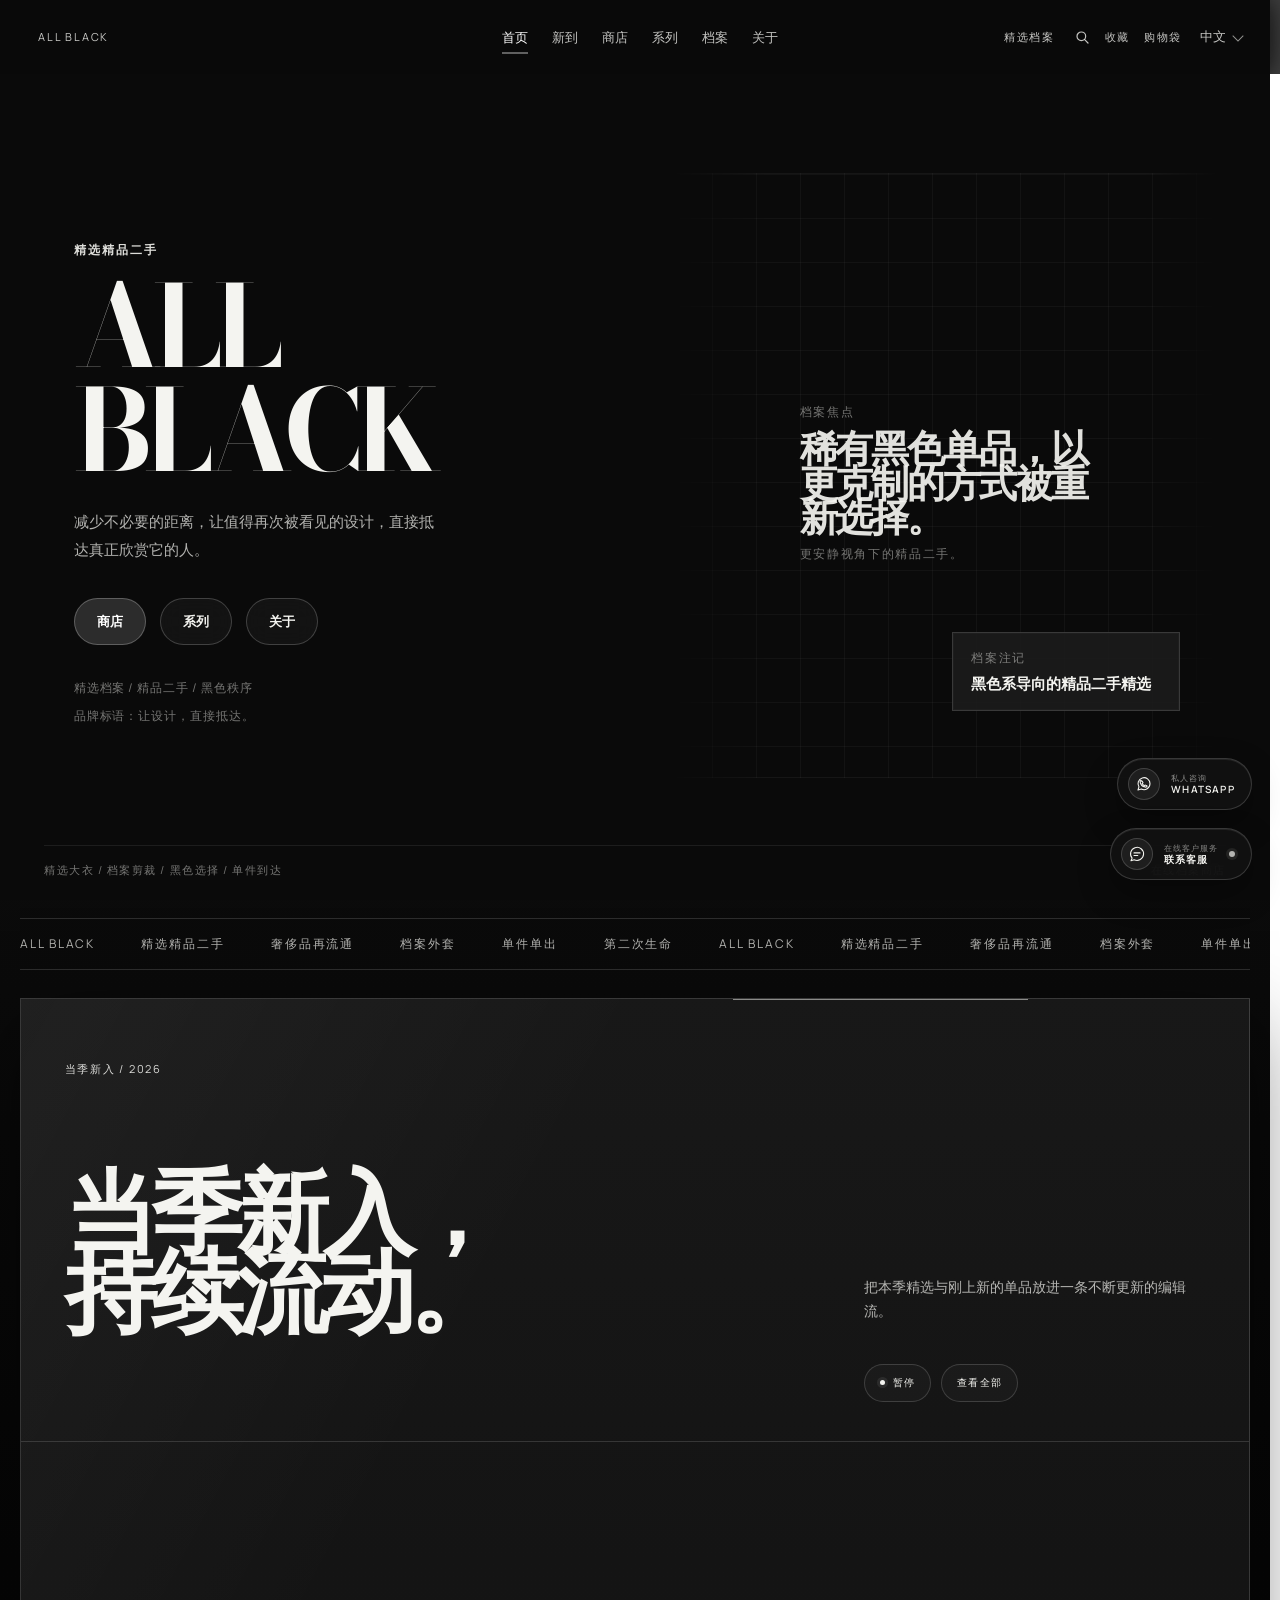
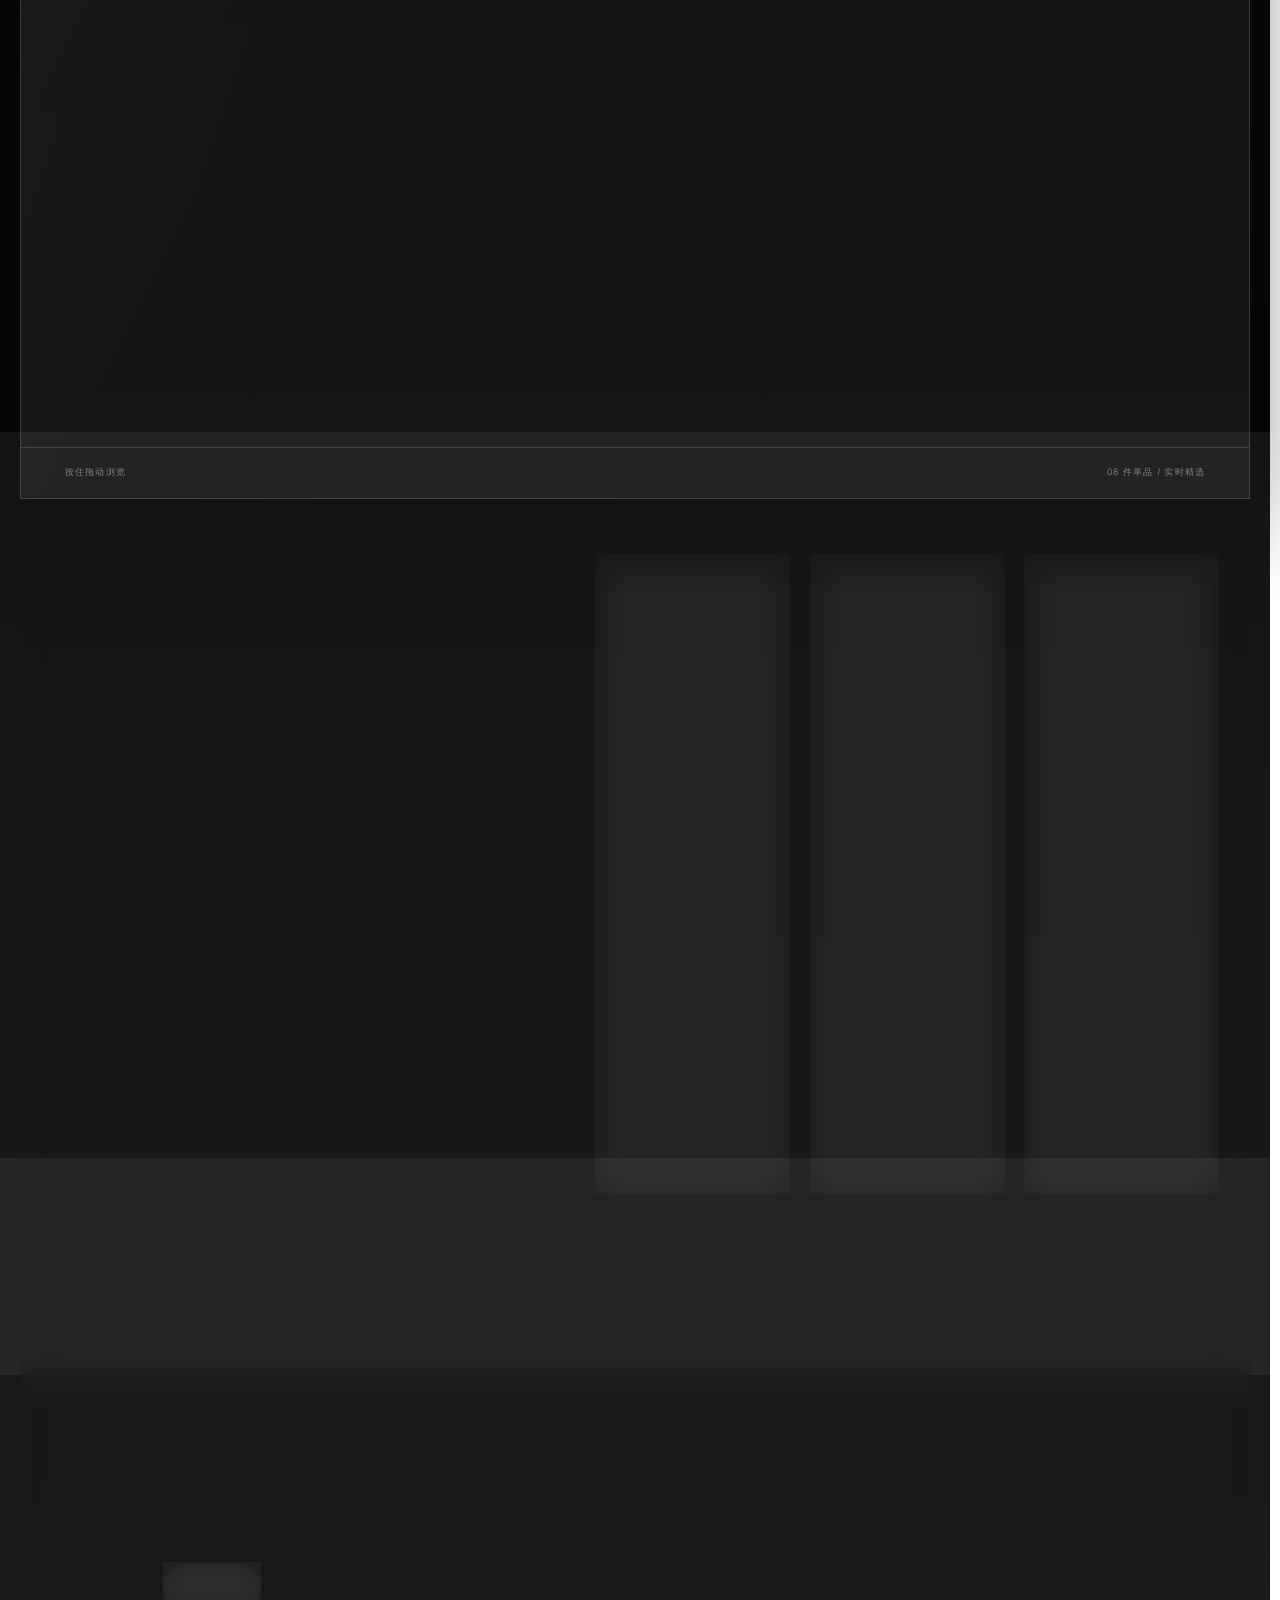
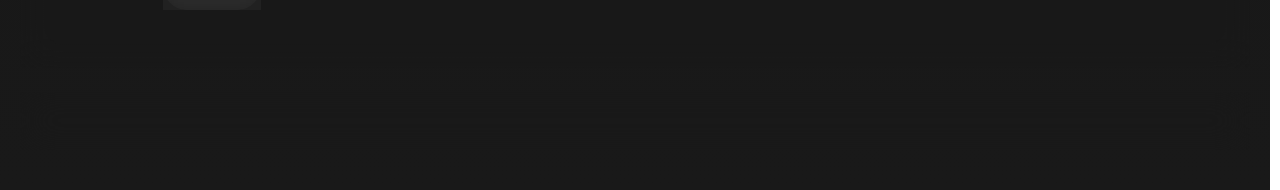
==== index.html @ 2b4e4ae4 "Add product arrivals carousel and customer support" ====
<!DOCTYPE html>
<html lang="zh-CN">
<head>
  <meta charset="UTF-8">
  <meta name="viewport" content="width=device-width, initial-scale=1.0">
  <title>all black</title>
  <script>
    try {
      if (sessionStorage.getItem("home-entry-transition") === "1") {
        document.documentElement.classList.add("home-transition-armed");
      }
    } catch (error) {
      // Ignore storage access issues and load the page normally.
    }
  </script>
  <link rel="preconnect" href="https://fonts.googleapis.com">
  <link rel="preconnect" href="https://fonts.gstatic.com" crossorigin>
  <link href="https://fonts.googleapis.com/css2?family=Bodoni+Moda:opsz,wght@6..96,500;6..96,700;6..96,800&family=Manrope:wght@300;400;500;600;700;800&display=swap" rel="stylesheet">
  <link rel="stylesheet" href="styles.css?v=20260904-arrivals-v23">
</head>
<body data-page="home">
  <div class="page-shell">
    <main>
      <section class="hero" data-motion-hero>
        <header class="topbar hero-topbar" data-mobile-header>
      <a class="brand-mark" href="index.html" aria-label="ALL BLACK home">ALL BLACK</a>
          <div class="mobile-header-actions">
            <button class="header-tool-button search-trigger mobile-search-trigger" type="button" data-search-trigger aria-label="Search">
              <svg viewBox="0 0 24 24" aria-hidden="true">
                <circle cx="11" cy="11" r="6.5"></circle>
                <path d="M16 16L21 21"></path>
              </svg>
            </button>
            <button class="mobile-menu-button" type="button" data-mobile-menu-button aria-expanded="false" aria-label="Open menu">
              <span></span>
              <span></span>
              <span></span>
            </button>
          </div>
          <div class="header-menu-shell" data-mobile-menu-panel>
          <nav class="nav" aria-label="Primary">
            <div class="nav-item">
              <a class="nav-link is-active" href="index.html">Home</a>
            </div>
            <div class="nav-item">
              <a class="nav-link" href="shop.html#new-in">New In</a>
            </div>
            <div class="nav-item nav-dropdown">
              <a class="nav-link" href="shop.html">Shop</a>
              <div class="nav-menu" role="menu" aria-label="Shop categories">
            <a class="nav-link" href="shop.html?category=outerwear" role="menuitem">Outerwear</a>
            <a class="nav-link" href="shop.html?category=set" role="menuitem">Set</a>
            <a class="nav-link" href="shop.html?category=layering" role="menuitem">Layering</a>
            <a class="nav-link" href="shop.html?category=eyewear" role="menuitem">Eyewear</a>
            <a class="nav-link" href="shop.html?category=tshirt" role="menuitem">T-Shirt</a>
            <a class="nav-link" href="shop.html?category=shoes" role="menuitem">Shoes</a>
            <a class="nav-link" href="shop.html?category=jewelry" role="menuitem" data-category-nav="jewelry">Jewelry</a>
            <a class="nav-link" href="shop.html?delivery=ready" role="menuitem">Ready to ship</a>
              </div>
            </div>
            <div class="nav-item">
              <a class="nav-link" href="collection.html">Collection</a>
            </div>
            <div class="nav-item">
              <a class="nav-link" href="archive.html">Archive</a>
            </div>
            <div class="nav-item">
              <a class="nav-link" href="about.html">About</a>
            </div>
          </nav>
          <div class="header-side-right">
            <div class="meta">Curated Archive</div>
            <div class="header-tools" aria-label="Utility">
              <button class="header-tool-button search-trigger" type="button" data-search-trigger aria-label="Search">
                <svg viewBox="0 0 24 24" aria-hidden="true">
                  <circle cx="11" cy="11" r="6.5"></circle>
                  <path d="M16 16L21 21"></path>
                </svg>
              </button>
              <a href="shop.html#saved">Saved</a>
              <a href="shop.html#bag">Bag</a>
            </div>
            <div class="language-picker nav-dropdown" data-language-picker>
              <button class="nav-link language-trigger" type="button" aria-haspopup="true" aria-expanded="false" aria-label="Change language" data-language-trigger>
                <span data-language-current>中文</span>
              </button>
              <div class="nav-menu language-menu" role="menu" aria-label="Language selector">
                <button class="language-option" type="button" data-language-option data-lang="en" data-lang-tag="en" data-lang-label="English" role="menuitemradio" aria-checked="false">English</button>
                <button class="language-option" type="button" data-language-option data-lang="zh" data-lang-tag="zh-CN" data-lang-label="中文" role="menuitemradio" aria-checked="false">中文</button>
                <button class="language-option" type="button" data-language-option data-lang="de" data-lang-tag="de" data-lang-label="Deutsch" role="menuitemradio" aria-checked="false">Deutsch</button>
                <button class="language-option" type="button" data-language-option data-lang="it" data-lang-tag="it" data-lang-label="Italiano" role="menuitemradio" aria-checked="false">Italiano</button>
                <button class="language-option" type="button" data-language-option data-lang="fr" data-lang-tag="fr" data-lang-label="Français" role="menuitemradio" aria-checked="false">Français</button>
                <button class="language-option" type="button" data-language-option data-lang="ja" data-lang-tag="ja" data-lang-label="日本語" role="menuitemradio" aria-checked="false">日本語</button>
                <button class="language-option" type="button" data-language-option data-lang="es" data-lang-tag="es" data-lang-label="Español" role="menuitemradio" aria-checked="false">Español</button>
                <button class="language-option" type="button" data-language-option data-lang="ru" data-lang-tag="ru" data-lang-label="Русский" role="menuitemradio" aria-checked="false">Русский</button>
                <button class="language-option" type="button" data-language-option data-lang="ko" data-lang-tag="ko" data-lang-label="한국어" role="menuitemradio" aria-checked="false">한국어</button>
              </div>
            </div>
          </div>
          </div>
        </header>

        <div class="hero-grid">
          <div class="hero-copy">
            <p class="eyebrow">Curated secondhand selection</p>
            <h1 class="editorial-title">All<br>Black</h1>
            <p class="intro">
              减少不必要的距离，让值得再次被看见的设计，直接抵达真正欣赏它的人。
            </p>
            <div class="hero-actions">
              <a class="button button-primary" href="shop.html">Shop</a>
              <a class="button button-secondary" href="collection.html">Collection</a>
              <a class="button button-secondary" href="about.html">About</a>
            </div>
            <div class="hero-notes">
              <span>Curated archive / secondhand luxury / monochrome order</span>
              <span>品牌标语：让设计，直接抵达。</span>
            </div>
          </div>

          <div class="hero-stage">
            <div class="hero-grid-lines" aria-hidden="true"></div>
            <div class="hero-stage-copy">
              <p>Archive focus</p>
              <h2 class="editorial-title">Rare black pieces, selected with restraint.</h2>
              <span>Luxury secondhand with a quieter point of view.</span>
            </div>
          </div>
        </div>

        <div class="hero-stamp">
          <span>Archive note</span>
          <strong>精品二手黑色系服装 / curated luxury resale</strong>
        </div>

        <div class="hero-footer">
          <span>Curated coats / archive tailoring / monochrome selection / one-off arrivals</span>
          <span>Online archive store</span>
        </div>
      </section>

      <section class="ticker" aria-label="brand statements">
        <div class="ticker-track">
          <span>ALL BLACK</span>
          <span>CURATED SECONDHAND</span>
          <span>LUXURY RESALE</span>
          <span>ARCHIVE OUTERWEAR</span>
          <span>ONE-OFF PIECES</span>
          <span>SELECTED FOR A SECOND LIFE</span>
          <span>ALL BLACK</span>
          <span>CURATED SECONDHAND</span>
          <span>LUXURY RESALE</span>
          <span>ARCHIVE OUTERWEAR</span>
          <span>ONE-OFF PIECES</span>
          <span>SELECTED FOR A SECOND LIFE</span>
        </div>
      </section>

      <section class="arrivals-showcase" id="collection-home" data-arrivals-showcase data-reveal>
        <header class="arrivals-head">
          <div class="arrivals-heading">
            <p class="section-kicker" data-arrivals-kicker>Current arrivals / 2026</p>
            <h2 class="editorial-title" data-arrivals-title>当季新入，持续流动。</h2>
          </div>
          <div class="arrivals-intro">
            <p data-arrivals-copy>把本季精选与刚上新的单品放进一条不断更新的编辑流。</p>
            <div class="arrivals-controls">
              <button type="button" data-arrivals-toggle aria-pressed="false">暂停</button>
              <a href="shop.html#new-in" data-arrivals-view>查看全部</a>
            </div>
          </div>
        </header>

        <div class="arrivals-viewport" data-arrivals-viewport aria-label="当季与新品轮播">
          <div class="arrivals-track" data-arrivals-track></div>
        </div>

        <footer class="arrivals-foot">
          <span data-arrivals-drag>按住拖动浏览</span>
          <span data-arrivals-status>08 件单品 / 实时精选</span>
        </footer>
      </section>

      <section class="lookbook" id="shop" data-reveal>
        <div class="lookbook-copy">
          <p class="section-kicker">Featured products</p>
          <h2>主打单品把展示感转成浏览和购买路径，但仍然保留精品二手网站的克制感。</h2>
          <p>
            这里展示的是当前值得优先浏览的 archive pieces，用户可以直接进入商店或查看单品详情。
          </p>
        </div>

        <div class="product-grid">
          <article class="product-card">
            <img src="assets/editorial-model.jpg" alt="Scarlet Edition trench">
            <div class="product-card-copy">
              <p>Outerwear</p>
              <h3 class="editorial-title">Archive Leather Trench</h3>
              <span class="product-price">EUR 680</span>
              <a class="inline-link" href="product.html">Open product</a>
            </div>
          </article>
          <article class="product-card">
            <img src="assets/poster-reference.jpg" alt="Noir Shift modular coat">
            <div class="product-card-copy">
              <p>Designer coat</p>
              <h3 class="editorial-title">Structured Wool Coat</h3>
              <span class="product-price">EUR 520</span>
              <a class="inline-link" href="shop.html">Open shop</a>
            </div>
          </article>
          <article class="product-card">
            <img src="assets/hero-reference.jpg" alt="Noir Shift sharp studio set">
            <div class="product-card-copy">
              <p>Rare set</p>
              <h3 class="editorial-title">Black Studio Set</h3>
              <span class="product-price">EUR 430</span>
              <a class="inline-link" href="shop.html">See all items</a>
            </div>
          </article>
        </div>
      </section>

      <section class="story-band" id="about-home" data-reveal>
        <div class="story-copy">
          <p class="section-kicker">Brand slogan</p>
          <h2 class="editorial-title">Design, without the distance.</h2>
          <p>
            All Black 始于设计师买手店，也始终坚持同一个选择：减少不必要的中间环节，让好设计更直接地抵达真正欣赏它的人。
            今天，我们的视野从服装延伸至珠宝、配饰与日常物件，但核心从未改变——让作品本身成为价值。
          </p>
          <div class="section-actions">
            <a class="button button-primary" href="about.html">Read About</a>
            <a class="button button-secondary" href="shop.html">Enter Shop</a>
          </div>
        </div>
        <div class="story-stats">
          <div>
            <strong>01</strong>
            <span>首页负责建立精品二手 archive 的视觉氛围</span>
          </div>
          <div>
            <strong>02</strong>
            <span>系列页负责展示策展逻辑和重点风格方向</span>
          </div>
          <div>
            <strong>03</strong>
            <span>Shop 和 Product 页面负责承接浏览与购买</span>
          </div>
        </div>
      </section>
    </main>

    <footer class="footer" id="contact">
      <p>ALL BLACK</p>
      <div>
        <a href="mailto:archive@allblack.store">archive@allblack.store</a>
        <span>Online curated secondhand archive</span>
      </div>
    </footer>
    <div class="search-overlay" data-search-overlay hidden>
      <button class="search-overlay-backdrop" type="button" data-search-close aria-hidden="true" tabindex="-1"></button>
      <div class="search-panel" role="dialog" aria-modal="true" aria-labelledby="search-title">
        <div class="search-panel-head">
          <p class="section-kicker" id="search-title" data-search-title>Search archive</p>
          <button class="search-close" type="button" data-search-close aria-label="Close search">Close</button>
        </div>
        <label class="search-input-wrap">
          <svg viewBox="0 0 24 24" aria-hidden="true">
            <circle cx="11" cy="11" r="6.5"></circle>
            <path d="M16 16L21 21"></path>
          </svg>
          <input class="search-input" type="search" data-search-input autocomplete="off" placeholder="Search by item or category">
        </label>
        <div class="search-tags" data-search-shortcuts></div>
        <div class="search-results" data-search-results></div>
      </div>
    </div>
  </div>
  <script src="products.js?v=20260904-jewelry-v15"></script>
  <script src="translations.js?v=20260904-jewelry-v14"></script>
  <script src="main.js?v=20260904-arrivals-v23"></script>
  <script src="support-chat.js?v=20260904-support-v18"></script>
</body>
</html>
---- styles.css ----
:root {
  --bg: #080808;
  --panel: rgba(255, 255, 255, 0.06);
  --panel-strong: rgba(255, 255, 255, 0.12);
  --line: rgba(255, 255, 255, 0.14);
  --text: #f4f4f0;
  --muted: rgba(244, 244, 240, 0.72);
  --soft: rgba(244, 244, 240, 0.46);
  --accent: #f4f4f0;
  --accent-soft: rgba(255, 255, 255, 0.12);
  --shadow: 0 30px 80px rgba(0, 0, 0, 0.55);
  --header-height: 74px;
  --header-padding-x: clamp(22px, 3vw, 42px);
  --display-serif: "Bodoni Moda", "Bodoni MT", "Didot", serif;
  --editorial-display: "Bodoni Moda", "Bodoni MT", "Didot", serif;
}

* {
  box-sizing: border-box;
}

html {
  scroll-behavior: smooth;
  scrollbar-gutter: stable;
  scrollbar-width: thin;
  scrollbar-color: rgba(255, 255, 255, 0.28) rgba(255, 255, 255, 0.04);
}

body {
  margin: 0;
  min-height: 100vh;
  background:
    linear-gradient(180deg, #111 0%, #060606 46%, #0b0b0b 100%);
  color: var(--text);
  font-family: "Manrope", sans-serif;
  overflow-x: hidden;
}

html::-webkit-scrollbar {
  width: 8px;
}

html::-webkit-scrollbar-track {
  background: rgba(255, 255, 255, 0.04);
}

html::-webkit-scrollbar-thumb {
  background:
    linear-gradient(180deg, rgba(255, 255, 255, 0.22), rgba(255, 255, 255, 0.14));
  border: 1px solid rgba(255, 255, 255, 0.06);
  border-radius: 999px;
}

html::-webkit-scrollbar-thumb:hover {
  background:
    linear-gradient(180deg, rgba(255, 255, 255, 0.34), rgba(255, 255, 255, 0.2));
}

body::before {
  content: "";
  position: fixed;
  inset: 0;
  pointer-events: none;
  background-image:
    linear-gradient(rgba(255, 255, 255, 0.025) 1px, transparent 1px),
    linear-gradient(90deg, rgba(255, 255, 255, 0.02) 1px, transparent 1px);
  background-size: 100% 5px, 5px 100%;
  opacity: 0.18;
  mix-blend-mode: soft-light;
}

body::after {
  content: "";
  position: fixed;
  inset: 0;
  pointer-events: none;
  background: #050505;
  opacity: 0;
  transition: opacity 320ms ease;
  z-index: 120;
}

body.is-transitioning-home {
  overflow: hidden;
}

body.is-search-open {
  overflow: hidden;
}

body.is-mobile-menu-open {
  overflow: hidden;
}

body.is-quick-view-open {
  overflow: hidden;
}

body.is-gallery-zoom-open {
  overflow: hidden;
}

body.is-transitioning-home::after {
  opacity: 1;
}

body.is-mobile-menu-open::after {
  opacity: 0.58;
}

.page-shell {
  width: 100%;
  margin: 0 auto;
  padding: 0 0 40px;
}

.header-menu-shell {
  display: contents;
}

.mobile-header-actions {
  display: none;
}

.topbar,
.subpage-topbar,
.footer {
  display: flex;
  align-items: center;
  justify-content: space-between;
  gap: 24px;
}

.topbar,
.subpage-topbar {
  position: fixed;
  top: 0;
  left: 0;
  right: 0;
  min-height: var(--header-height);
  padding-left: var(--header-padding-x);
  padding-right: var(--header-padding-x);
  box-sizing: border-box;
  border-bottom: 1px solid transparent;
  z-index: 40;
  background: rgba(10, 10, 10, 0.78);
  backdrop-filter: blur(14px);
}

.brand-mark,
.meta,
.section-kicker,
.panel-index,
.ticker-track span {
  letter-spacing: 0.16em;
  text-transform: uppercase;
}

.brand-mark,
.meta {
  font-size: 11px;
  color: rgba(244, 244, 240, 0.82);
  width: 168px;
  flex: 0 0 168px;
}

a.brand-mark {
  text-decoration: none;
  transition: color 180ms ease;
}

a.brand-mark:hover {
  color: rgba(244, 244, 240, 1);
}

a.brand-mark:focus-visible {
  border-radius: 1px;
  outline: 1px solid rgba(244, 244, 240, 0.64);
  outline-offset: 6px;
}

.nav {
  display: flex;
  align-items: center;
  gap: 24px;
  position: absolute;
  top: 50%;
  left: 50%;
  transform: translate(-50%, -50%);
  white-space: nowrap;
}

.nav-item {
  position: relative;
  display: flex;
  align-items: center;
  height: 100%;
}

.nav-item > a {
  display: inline-flex;
  align-items: center;
  height: 100%;
}

.nav-link,
.footer a,
.header-tools a,
.header-tool-button {
  color: var(--text);
  text-decoration: none;
}

.nav-link,
.header-tools a,
.header-tool-button {
  position: relative;
  display: inline-flex;
  align-items: center;
  justify-content: center;
  font-size: 13px;
  color: rgba(244, 244, 240, 0.8);
  transition: color 180ms ease, opacity 180ms ease;
}

.nav-link::after,
.header-tools a::after,
.header-tool-button::after {
  content: "";
  position: absolute;
  left: 0;
  bottom: -7px;
  width: 100%;
  height: 1px;
  background: rgba(255, 255, 255, 0.7);
  transform: scaleX(0);
  transform-origin: center;
  transition: transform 180ms ease;
}

.nav-link:hover,
.footer a:hover,
.header-tools a:hover,
.header-tool-button:hover {
  color: #fff;
}

.nav-link:hover::after,
.nav-link.is-active::after,
.header-tools a:hover::after,
.header-tool-button:hover::after,
.header-tool-button.is-active::after {
  transform: scaleX(1);
}

.nav-link.is-active {
  color: #fff;
}

.meta {
  text-align: right;
}

.header-side-right {
  display: flex;
  align-items: center;
  justify-content: flex-end;
  gap: 18px;
  min-width: 420px;
  flex: 0 0 420px;
}

.header-tools {
  display: flex;
  align-items: center;
  gap: 14px;
}

.header-tools a {
  font-size: 11px;
  letter-spacing: 0.14em;
  text-transform: uppercase;
}

.header-tool-button {
  padding: 0;
  border: 0;
  background: transparent;
  cursor: pointer;
}

.search-trigger {
  width: 18px;
  height: 18px;
}

.mobile-menu-button {
  display: inline-flex;
  position: relative;
  align-items: center;
  justify-content: center;
  width: 28px;
  height: 28px;
  padding: 0;
  border: 0;
  background: transparent;
  color: rgba(244, 244, 240, 0.84);
  cursor: pointer;
}

.mobile-menu-button span {
  position: absolute;
  left: 3px;
  right: 3px;
  display: block;
  height: 1.5px;
  border-radius: 999px;
  background: currentColor;
  transition: transform 180ms ease, opacity 180ms ease;
}

.mobile-menu-button span:nth-child(1) {
  top: 8px;
}

.mobile-menu-button span:nth-child(2) {
  top: 13px;
}

.mobile-menu-button span:nth-child(3) {
  top: 18px;
}

.is-mobile-menu-open .mobile-menu-button span:nth-child(1) {
  transform: translateY(5px) rotate(45deg);
}

.is-mobile-menu-open .mobile-menu-button span:nth-child(2) {
  opacity: 0;
}

.is-mobile-menu-open .mobile-menu-button span:nth-child(3) {
  transform: translateY(-5px) rotate(-45deg);
}

.search-trigger::after {
  bottom: -9px;
}

.search-trigger svg {
  width: 16px;
  height: 16px;
  fill: none;
  stroke: currentColor;
  stroke-width: 1.8;
  stroke-linecap: round;
  stroke-linejoin: round;
}

.language-picker {
  position: relative;
  display: flex;
  align-items: center;
}

.language-trigger {
  border: 0;
  background: transparent;
  padding: 0;
  cursor: pointer;
  font: inherit;
  font-size: 13px;
  letter-spacing: normal;
  text-transform: none;
}

.language-trigger span {
  display: inline-flex;
  align-items: center;
  gap: 8px;
}

.language-trigger span::after {
  content: "";
  width: 7px;
  height: 7px;
  border-right: 1px solid currentColor;
  border-bottom: 1px solid currentColor;
  transform: translateY(-1px) rotate(45deg);
  opacity: 0.72;
  transition: transform 180ms ease, opacity 180ms ease;
}

.language-picker.is-open .language-trigger span::after,
.language-picker:hover .language-trigger span::after {
  transform: translateY(1px) rotate(225deg);
  opacity: 1;
}

.language-menu {
  left: auto;
  right: 0;
  min-width: 172px;
  transform: translate(0, 8px);
}

.language-picker:hover .language-menu,
.language-picker:focus-within .language-menu,
.language-picker.is-open .language-menu {
  opacity: 1;
  pointer-events: auto;
  transform: translate(0, 0);
}

.language-option {
  width: 100%;
  border: 0;
  background: transparent;
  padding: 0;
  color: rgba(244, 244, 240, 0.78);
  font: inherit;
  font-size: 12px;
  letter-spacing: 0.08em;
  line-height: 1.3;
  text-align: left;
  text-transform: uppercase;
  cursor: pointer;
  transition: color 180ms ease, opacity 180ms ease;
}

.language-option:hover,
.language-option:focus-visible,
.language-option.is-active {
  color: #fff;
  outline: none;
}

.search-overlay[hidden] {
  display: none;
}

.search-overlay {
  position: fixed;
  inset: 0;
  z-index: 150;
}

.search-overlay-backdrop {
  position: absolute;
  inset: 0;
  border: 0;
  background: rgba(4, 4, 4, 0.82);
  backdrop-filter: blur(10px);
  cursor: pointer;
}

.search-panel {
  position: relative;
  width: min(760px, calc(100% - 32px));
  margin: max(88px, 12vh) auto 0;
  padding: 26px;
  border: 1px solid rgba(255, 255, 255, 0.1);
  background: rgba(14, 14, 14, 0.96);
  box-shadow: 0 28px 80px rgba(0, 0, 0, 0.45);
}

.search-panel-head {
  display: flex;
  align-items: center;
  justify-content: space-between;
  gap: 20px;
}

.search-panel-head .section-kicker {
  margin: 0;
}

.search-close {
  border: 0;
  background: transparent;
  color: rgba(244, 244, 240, 0.72);
  font-size: 11px;
  letter-spacing: 0.16em;
  text-transform: uppercase;
  cursor: pointer;
  transition: color 180ms ease;
}

.search-close:hover {
  color: #fff;
}

.search-input-wrap {
  display: grid;
  grid-template-columns: 20px 1fr;
  align-items: center;
  gap: 14px;
  margin-top: 18px;
  padding: 16px 18px;
  border: 1px solid rgba(255, 255, 255, 0.12);
  background: rgba(255, 255, 255, 0.03);
}

.search-input-wrap svg {
  width: 18px;
  height: 18px;
  fill: none;
  stroke: rgba(244, 244, 240, 0.72);
  stroke-width: 1.8;
  stroke-linecap: round;
  stroke-linejoin: round;
}

.search-input {
  width: 100%;
  border: 0;
  outline: 0;
  background: transparent;
  color: #f4f4f0;
  font: inherit;
  font-size: 18px;
}

.search-input::placeholder {
  color: rgba(244, 244, 240, 0.42);
}

.search-tags {
  display: flex;
  flex-wrap: wrap;
  gap: 10px;
  margin-top: 18px;
}

.search-tag {
  padding: 8px 12px;
  border: 1px solid rgba(255, 255, 255, 0.1);
  background: rgba(255, 255, 255, 0.03);
  color: rgba(244, 244, 240, 0.78);
  font: inherit;
  font-size: 11px;
  letter-spacing: 0.12em;
  text-transform: uppercase;
  cursor: pointer;
  transition: border-color 180ms ease, color 180ms ease, background 180ms ease;
}

.search-tag:hover {
  color: #fff;
  border-color: rgba(255, 255, 255, 0.22);
  background: rgba(255, 255, 255, 0.07);
}

.search-results {
  display: grid;
  gap: 12px;
  margin-top: 20px;
}

.search-result {
  display: grid;
  gap: 6px;
  padding: 16px 18px;
  border: 1px solid rgba(255, 255, 255, 0.08);
  background: rgba(255, 255, 255, 0.02);
  color: inherit;
  text-decoration: none;
  transition: border-color 180ms ease, background 180ms ease, transform 180ms ease;
}

.search-result:hover {
  border-color: rgba(255, 255, 255, 0.18);
  background: rgba(255, 255, 255, 0.05);
  transform: translateY(-1px);
}

.search-result-type,
.search-empty {
  font-size: 11px;
  letter-spacing: 0.14em;
  text-transform: uppercase;
  color: rgba(244, 244, 240, 0.55);
}

.search-result-title {
  font-size: 22px;
  line-height: 0.95;
}

.search-result-meta {
  color: rgba(244, 244, 240, 0.7);
  font-size: 14px;
  line-height: 1.6;
}

.nav-menu {
  position: absolute;
  top: calc(100% + 6px);
  left: 50%;
  display: grid;
  gap: 10px;
  min-width: 190px;
  padding: 14px 16px;
  border: 1px solid rgba(255, 255, 255, 0.1);
  background: rgba(12, 12, 12, 0.94);
  backdrop-filter: blur(18px);
  box-shadow: 0 24px 48px rgba(0, 0, 0, 0.35);
  opacity: 0;
  pointer-events: none;
  transform: translate(-50%, 8px);
  transition: opacity 180ms ease, transform 180ms ease;
}

.nav-dropdown::after {
  content: "";
  position: absolute;
  top: 100%;
  left: -10px;
  right: -10px;
  height: 16px;
}

.nav-menu a {
  font-size: 12px;
  letter-spacing: 0.08em;
  text-transform: uppercase;
}

.nav-menu a::after {
  bottom: -3px;
}

.nav-dropdown:hover .nav-menu,
.nav-dropdown:focus-within .nav-menu {
  opacity: 1;
  pointer-events: auto;
  transform: translate(-50%, 0);
}

.hero {
  position: relative;
  width: 100%;
  min-height: 100svh;
  margin-left: 0;
  margin-bottom: 18px;
  overflow: hidden;
  background: #0a0a0a;
  --hero-progress: 0;
  --hero-shift: 0px;
}

.hero-grid {
  position: relative;
  z-index: 2;
  display: grid;
  grid-template-columns: minmax(320px, 0.78fr) minmax(380px, 1.22fr);
  align-items: center;
  gap: clamp(32px, 5vw, 84px);
  min-height: 100svh;
  padding: calc(var(--header-height) + 34px) clamp(22px, 4vw, 48px) 42px;
}

.hero-copy {
  position: relative;
  z-index: 4;
  max-width: 460px;
  padding-left: clamp(10px, 2vw, 26px);
  transform: translateY(calc(var(--hero-shift) * -0.22));
}

.eyebrow {
  margin: 0 0 16px;
  color: rgba(244, 244, 240, 0.9);
  font-size: 12px;
  font-weight: 700;
  letter-spacing: 0.18em;
  text-transform: uppercase;
}

.hero h1,
.section-heading h2,
.lookbook-copy h2,
.story-copy h2,
.image-card-copy h3 {
  margin: 0;
  font-family: var(--display-serif);
  font-weight: 400;
  line-height: 0.92;
  letter-spacing: -0.035em;
  text-rendering: optimizeLegibility;
  -webkit-font-smoothing: antialiased;
}

.editorial-title {
  font-family: var(--editorial-display) !important;
  font-weight: 700 !important;
  font-optical-sizing: auto;
  line-height: 0.88;
  letter-spacing: -0.04em;
  text-rendering: optimizeLegibility;
  -webkit-font-smoothing: antialiased;
}

.hero h1 {
  font-size: clamp(4rem, 8.8vw, 8rem);
  letter-spacing: -0.075em;
  text-transform: uppercase;
  text-wrap: balance;
}

.hero h2 {
  margin: 22px 0 0;
  max-width: 280px;
  font-size: 17px;
  font-weight: 500;
  line-height: 1.35;
  color: var(--muted);
}

.intro {
  max-width: 360px;
  margin: 26px 0 0;
  color: var(--muted);
  font-size: 15px;
  line-height: 1.85;
}

.hero-actions {
  display: flex;
  flex-wrap: wrap;
  gap: 14px;
  margin-top: 34px;
}

.hero-notes {
  display: grid;
  gap: 10px;
  margin-top: 34px;
}

.hero-notes span {
  color: var(--soft);
  font-size: 12px;
  letter-spacing: 0.08em;
  text-transform: uppercase;
}

.button {
  display: inline-flex;
  align-items: center;
  justify-content: center;
  padding: 13px 22px;
  border: 1px solid rgba(255, 255, 255, 0.2);
  border-radius: 999px;
  text-decoration: none;
  color: var(--text);
  font-size: 13px;
  font-weight: 600;
  transition: transform 180ms ease, background 180ms ease, border-color 180ms ease, color 180ms ease;
}

.button:hover {
  transform: translateY(-2px);
  border-color: rgba(255, 255, 255, 0.34);
  color: #fff;
}

.button-primary {
  background: rgba(255, 255, 255, 0.14);
  border-color: rgba(255, 255, 255, 0.24);
  color: #fff;
}

.button-primary:hover {
  background: rgba(255, 255, 255, 0.24);
  color: #fff;
}

.button-secondary {
  background: rgba(255, 255, 255, 0.04);
  backdrop-filter: blur(12px);
}

.hero-stage {
  position: relative;
  min-height: min(82vh, 920px);
  display: flex;
  align-items: center;
  justify-content: center;
  transform: translateY(calc(var(--hero-shift) * 0.08));
}

.hero-grid-lines,
.hero-footer {
  position: absolute;
}

.hero-grid-lines {
  inset: 8% 0 10% 18%;
  pointer-events: none;
  border: 1px solid rgba(255, 255, 255, 0.1);
  background:
    linear-gradient(rgba(255, 255, 255, 0.075) 1px, transparent 1px),
    linear-gradient(90deg, rgba(255, 255, 255, 0.075) 1px, transparent 1px);
  background-size: 100% 44px, 44px 100%;
  opacity: 0.5;
  mask-image: linear-gradient(90deg, transparent 0%, black 18%, black 86%, transparent 100%);
}

.hero-stage-copy {
  position: absolute;
  right: clamp(48px, 8vw, 108px);
  top: 50%;
  z-index: 3;
  display: grid;
  gap: 10px;
  max-width: 320px;
  transform: translateY(-50%);
  text-align: left;
}

.hero-stage-copy p,
.hero-stage-copy span {
  margin: 0;
  color: var(--soft);
  font-size: 12px;
  letter-spacing: 0.14em;
  text-transform: uppercase;
}

.hero-stage-copy h2 {
  margin: 0;
  max-width: 320px;
  font-family: var(--display-serif);
  font-size: clamp(1.9rem, 3vw, 3.2rem);
  font-weight: 400;
  line-height: 0.98;
  color: rgba(244, 244, 240, 0.92);
  letter-spacing: -0.03em;
  text-rendering: optimizeLegibility;
  -webkit-font-smoothing: antialiased;
}

.hero-stage-copy .editorial-title {
  line-height: 0.9;
  letter-spacing: -0.055em;
}

.hero-stamp {
  position: absolute;
  left: auto;
  right: clamp(72px, 7vw, 110px);
  bottom: clamp(164px, 21vh, 220px);
  z-index: 6;
  display: grid;
  gap: 8px;
  min-width: 228px;
  padding: 16px 18px;
  border: 1px solid rgba(255, 255, 255, 0.14);
  background: rgba(28, 28, 28, 0.88);
  box-shadow: inset 0 0 0 1px rgba(255, 255, 255, 0.02);
  transform: translateY(calc(var(--hero-shift) * -0.08));
}

.hero-stamp span {
  color: var(--soft);
  font-size: 12px;
  letter-spacing: 0.14em;
  text-transform: uppercase;
}

.hero-stamp strong {
  font-size: 15px;
  font-weight: 700;
  line-height: 1.25;
}

.hero-footer {
  right: clamp(22px, 4vw, 44px);
  bottom: 22px;
  left: clamp(22px, 4vw, 44px);
  z-index: 4;
  display: flex;
  justify-content: space-between;
  gap: 20px;
  padding-top: 16px;
  border-top: 1px solid rgba(255, 255, 255, 0.08);
  transform: translateY(calc(var(--hero-shift) * -0.1));
}

.hero-footer span {
  color: var(--soft);
  font-size: 11px;
  letter-spacing: 0.14em;
  text-transform: uppercase;
}

html.home-transition-armed body[data-page="home"] .hero-copy,
html.home-transition-armed body[data-page="home"] .hero-stage,
html.home-transition-armed body[data-page="home"] .hero-stamp,
html.home-transition-armed body[data-page="home"] .hero-footer {
  opacity: 0;
  will-change: opacity, transform;
  transition:
    opacity 820ms cubic-bezier(0.2, 0.7, 0.16, 1),
    transform 820ms cubic-bezier(0.2, 0.7, 0.16, 1);
}

html.home-transition-armed body[data-page="home"] .hero-copy {
  transform: translateY(12px);
  transition-delay: 30ms;
}

html.home-transition-armed body[data-page="home"] .hero-stage {
  transform: translateY(20px);
  transition-delay: 220ms;
}

html.home-transition-armed body[data-page="home"] .hero-stamp {
  transform: translateY(18px);
  transition-delay: 320ms;
}

html.home-transition-armed body[data-page="home"] .hero-footer {
  transform: translateY(18px);
  transition-delay: 390ms;
}

html.home-transition-armed body[data-page="home"].is-home-entered .hero-copy,
html.home-transition-armed body[data-page="home"].is-home-entered .hero-stage,
html.home-transition-armed body[data-page="home"].is-home-entered .hero-stamp,
html.home-transition-armed body[data-page="home"].is-home-entered .hero-footer {
  opacity: 1;
  transform: translateY(0);
}

html.home-transition-armed body[data-page="home"] .hero-copy > .eyebrow,
html.home-transition-armed body[data-page="home"] .hero-copy > .intro,
html.home-transition-armed body[data-page="home"] .hero-copy > .hero-actions,
html.home-transition-armed body[data-page="home"] .hero-copy > .hero-notes {
  opacity: 0;
  transform: translateY(16px);
  will-change: opacity, transform;
  transition:
    opacity 700ms cubic-bezier(0.2, 0.7, 0.16, 1),
    transform 700ms cubic-bezier(0.2, 0.7, 0.16, 1);
}

html.home-transition-armed body[data-page="home"] .hero-copy > h1 {
  opacity: 0;
  transform: translateY(30px);
  filter: blur(10px);
  will-change: opacity, transform, filter;
  transition:
    opacity 980ms cubic-bezier(0.16, 0.84, 0.2, 1),
    transform 980ms cubic-bezier(0.16, 0.84, 0.2, 1),
    filter 980ms cubic-bezier(0.16, 0.84, 0.2, 1);
  transition-delay: 340ms;
}

html.home-transition-armed body[data-page="home"] .hero-copy > .eyebrow {
  transition-delay: 80ms;
}

html.home-transition-armed body[data-page="home"] .hero-copy > .intro {
  transition-delay: 150ms;
}

html.home-transition-armed body[data-page="home"] .hero-copy > .hero-actions {
  transition-delay: 220ms;
}

html.home-transition-armed body[data-page="home"] .hero-copy > .hero-notes {
  transition-delay: 280ms;
}

html.home-transition-armed body[data-page="home"].is-home-entered .hero-copy > .eyebrow,
html.home-transition-armed body[data-page="home"].is-home-entered .hero-copy > .intro,
html.home-transition-armed body[data-page="home"].is-home-entered .hero-copy > .hero-actions,
html.home-transition-armed body[data-page="home"].is-home-entered .hero-copy > .hero-notes,
html.home-transition-armed body[data-page="home"].is-home-entered .hero-copy > h1 {
  opacity: 1;
  transform: translateY(0);
  filter: blur(0);
}

.ticker {
  overflow: hidden;
  width: min(1440px, calc(100% - 40px));
  margin: 18px auto 0;
  border-top: 1px solid var(--line);
  border-bottom: 1px solid var(--line);
}

.ticker-track {
  display: flex;
  gap: 46px;
  width: max-content;
  padding: 16px 0;
  animation: ticker 24s linear infinite;
}

.ticker-track span {
  font-size: 12px;
  color: var(--muted);
}

.feature-card,
.lookbook,
.story-band,
.footer {
  border: 1px solid var(--line);
  background: var(--panel);
  backdrop-filter: blur(18px);
  box-shadow: var(--shadow);
}

[data-reveal] {
  opacity: 0;
  transform: translateY(28px);
  transition: opacity 520ms ease, transform 520ms ease;
}

[data-reveal].is-visible {
  opacity: 1;
  transform: translateY(0);
}

.section-grid {
  display: grid;
  grid-template-columns: 1.15fr 0.85fr;
  gap: 24px;
  width: min(1440px, calc(100% - 40px));
  margin: 28px auto 0;
}

.arrivals-showcase {
  position: relative;
  isolation: isolate;
  overflow: hidden;
  width: min(1440px, calc(100% - 40px));
  margin: 28px auto 0;
  border: 1px solid var(--line);
  background:
    linear-gradient(118deg, rgba(255, 255, 255, 0.035), transparent 35%),
    var(--panel);
  box-shadow: var(--shadow);
}

.arrivals-showcase::before {
  content: "";
  position: absolute;
  z-index: -1;
  top: 0;
  right: 18%;
  width: 24%;
  height: 1px;
  background: rgba(244, 244, 240, 0.52);
}

.arrivals-head {
  display: grid;
  grid-template-columns: minmax(0, 1.35fr) minmax(300px, 0.65fr);
  gap: clamp(38px, 7vw, 110px);
  align-items: end;
  padding: clamp(28px, 4vw, 54px) clamp(22px, 3.4vw, 48px) 34px;
  border-bottom: 1px solid var(--line);
}

.arrivals-heading .section-kicker {
  margin-bottom: 18px;
}

.arrivals-heading h2 {
  max-width: 820px;
  font-size: clamp(3.5rem, 7.2vw, 7.7rem);
  line-height: 0.86;
  letter-spacing: -0.065em;
  text-wrap: balance;
}

.arrivals-intro {
  display: grid;
  gap: 26px;
  padding-bottom: 5px;
}

.arrivals-intro > p {
  max-width: 430px;
  color: var(--muted);
  font-size: 14px;
  line-height: 1.75;
}

.arrivals-controls {
  display: flex;
  flex-wrap: wrap;
  gap: 10px;
}

.arrivals-controls button,
.arrivals-controls a {
  display: inline-flex;
  align-items: center;
  justify-content: center;
  min-height: 38px;
  padding: 9px 15px;
  border: 1px solid rgba(255, 255, 255, 0.16);
  border-radius: 999px;
  background: rgba(255, 255, 255, 0.025);
  color: var(--text);
  font: inherit;
  font-size: 10px;
  letter-spacing: 0.12em;
  text-decoration: none;
  text-transform: uppercase;
  cursor: pointer;
  transition: border-color 180ms ease, background-color 180ms ease;
}

.arrivals-controls button::before {
  content: "";
  width: 5px;
  height: 5px;
  margin-right: 8px;
  border-radius: 50%;
  background: var(--text);
  box-shadow: 0 0 0 3px rgba(255, 255, 255, 0.08);
  animation: arrivals-pulse 1.8s ease-in-out infinite;
}

.arrivals-showcase.is-paused .arrivals-controls button::before {
  opacity: 0.42;
  animation: none;
}

.arrivals-controls button:hover,
.arrivals-controls a:hover,
.arrivals-controls button:focus-visible,
.arrivals-controls a:focus-visible {
  border-color: rgba(255, 255, 255, 0.42);
  background: rgba(255, 255, 255, 0.07);
}

.arrivals-viewport {
  overflow-x: auto;
  overflow-y: hidden;
  width: 100%;
  cursor: grab;
  scrollbar-width: none;
  overscroll-behavior-inline: contain;
  touch-action: pan-y;
  -webkit-mask-image: linear-gradient(90deg, transparent, #000 14px, #000 calc(100% - 14px), transparent);
  mask-image: linear-gradient(90deg, transparent, #000 14px, #000 calc(100% - 14px), transparent);
}

.arrivals-viewport::-webkit-scrollbar {
  display: none;
}

.arrivals-viewport.is-dragging {
  cursor: grabbing;
}

.arrivals-track {
  display: flex;
  width: max-content;
  padding: 26px 0 30px;
}

.arrivals-sequence {
  display: flex;
  flex: none;
  gap: 14px;
  align-items: flex-start;
  padding-left: 14px;
}

.arrival-card {
  display: block;
  flex: none;
  width: clamp(300px, 24vw, 370px);
  color: var(--text);
  text-decoration: none;
  -webkit-user-drag: none;
}

.arrival-card-media {
  position: relative;
  overflow: hidden;
  margin: 0;
  aspect-ratio: 4 / 5;
  border: 1px solid rgba(255, 255, 255, 0.11);
  background: #d8d8d5;
}

.arrival-card-media::after {
  content: "";
  position: absolute;
  inset: 0;
  border: 1px solid transparent;
  box-shadow: inset 0 0 0 1px rgba(0, 0, 0, 0.14);
  pointer-events: none;
  transition: border-color 220ms ease;
}

.arrival-card img {
  display: block;
  width: 100%;
  height: 100%;
  object-fit: cover;
  filter: grayscale(1) contrast(1.04) brightness(0.9);
  transform: scale(1.002);
  transition: filter 520ms ease, transform 720ms cubic-bezier(0.2, 0.7, 0.2, 1);
  user-select: none;
}

.arrival-card-index {
  position: absolute;
  top: 13px;
  left: 13px;
  padding: 6px 8px;
  border: 1px solid rgba(255, 255, 255, 0.22);
  background: rgba(7, 7, 7, 0.7);
  color: rgba(255, 255, 255, 0.86);
  font-size: 9px;
  letter-spacing: 0.16em;
  backdrop-filter: blur(10px);
}

.arrival-card-copy {
  display: grid;
  grid-template-columns: minmax(0, 1fr) auto;
  gap: 8px 18px;
  align-items: end;
  padding: 16px 2px 0;
}

.arrival-card-copy p {
  grid-column: 1 / -1;
  color: var(--soft);
  font-size: 9px;
  letter-spacing: 0.14em;
  text-transform: uppercase;
}

.arrival-card-copy h3 {
  display: -webkit-box;
  overflow: hidden;
  min-height: 1.96em;
  font-size: clamp(1.45rem, 2.15vw, 2.15rem);
  line-height: 0.98;
  -webkit-box-orient: vertical;
  -webkit-line-clamp: 2;
}

.arrival-card-copy > span {
  color: rgba(244, 244, 240, 0.66);
  font-size: 10px;
  letter-spacing: 0.08em;
  white-space: nowrap;
}

.arrival-card:hover img,
.arrival-card:focus-visible img {
  filter: grayscale(0.35) contrast(1.02) brightness(0.98);
  transform: scale(1.035);
}

.arrival-card:hover .arrival-card-media::after,
.arrival-card:focus-visible .arrival-card-media::after {
  border-color: rgba(255, 255, 255, 0.34);
}

.arrival-card:focus-visible {
  outline: 1px solid rgba(255, 255, 255, 0.5);
  outline-offset: 5px;
}

.arrivals-foot {
  display: flex;
  justify-content: space-between;
  gap: 24px;
  padding: 17px clamp(22px, 3.4vw, 48px) 19px;
  border-top: 1px solid var(--line);
  color: var(--soft);
  font-size: 9px;
  letter-spacing: 0.14em;
  text-transform: uppercase;
}

@keyframes arrivals-pulse {
  0%,
  100% {
    opacity: 0.42;
  }
  50% {
    opacity: 1;
  }
}

.section-actions {
  display: flex;
  flex-wrap: wrap;
  gap: 14px;
  margin-top: 30px;
}

.feature-card {
  padding: 30px;
}

.large-card {
  display: flex;
  flex-direction: column;
  justify-content: space-between;
  min-height: 420px;
}

.section-kicker {
  display: inline-block;
  margin-bottom: 12px;
  color: rgba(244, 244, 240, 0.88);
  font-size: 11px;
}

.section-heading h2,
.lookbook-copy h2,
.story-copy h2 {
  max-width: 700px;
  font-size: clamp(2rem, 4vw, 4rem);
}

.section-copy,
.lookbook-copy p,
.story-copy p,
.feature-list li,
.mini-panel p {
  color: var(--muted);
  font-size: 16px;
  line-height: 1.8;
}

.feature-list {
  display: grid;
  gap: 12px;
  margin: 26px 0 0;
  padding-left: 20px;
}

.image-card {
  display: grid;
  grid-template-rows: minmax(280px, 1fr) auto;
  padding: 0;
}

.image-card img {
  display: block;
  width: 100%;
  min-height: 100%;
  object-fit: cover;
  filter: grayscale(1) contrast(1.05) brightness(0.93);
}

.image-card-copy {
  padding: 24px 26px 28px;
  border-top: 1px solid var(--line);
}

.image-card-copy p {
  margin: 0 0 12px;
  color: var(--soft);
  font-size: 12px;
  letter-spacing: 0.14em;
  text-transform: uppercase;
}

.image-card-copy h3 {
  font-size: clamp(1.4rem, 2.4vw, 2.4rem);
}

.inline-link {
  display: inline-flex;
  align-items: center;
  gap: 8px;
  margin-top: 18px;
  color: var(--text);
  text-decoration: none;
  font-size: 13px;
  letter-spacing: 0.08em;
  text-transform: uppercase;
  opacity: 0.85;
  transition: opacity 180ms ease, transform 180ms ease;
}

.inline-link:hover {
  opacity: 1;
  transform: translateX(3px);
}

.lookbook,
.story-band {
  display: grid;
  gap: 24px;
  width: min(1440px, calc(100% - 40px));
  margin: 24px auto 0;
  padding: 30px;
}

.lookbook {
  grid-template-columns: 1fr 1.2fr;
}

.lookbook-layout {
  display: grid;
  grid-template-columns: repeat(3, 1fr);
  gap: 18px;
}

.product-grid,
.shop-grid {
  display: grid;
  gap: 20px;
}

.product-grid {
  grid-template-columns: repeat(3, 1fr);
}

.shop-grid {
  grid-template-columns: repeat(4, 1fr);
}

.product-card {
  overflow: hidden;
  border: 1px solid var(--line);
  background: var(--panel);
  backdrop-filter: blur(18px);
  box-shadow: var(--shadow);
  transition: transform 180ms ease, border-color 180ms ease;
}

.product-card.is-clickable {
  cursor: pointer;
}

.product-card[hidden] {
  display: none;
}

.product-card:hover {
  transform: translateY(-4px);
  border-color: rgba(255, 255, 255, 0.22);
}

.product-card:focus-visible {
  outline: 1px solid rgba(255, 255, 255, 0.36);
  outline-offset: 2px;
  transform: translateY(-4px);
  border-color: rgba(255, 255, 255, 0.22);
}

.product-card img {
  display: block;
  width: 100%;
  height: 420px;
  object-fit: cover;
  filter: grayscale(1) contrast(1.04) brightness(0.94);
}

.product-card-copy {
  display: grid;
  gap: 10px;
  padding: 20px 22px 24px;
  border-top: 1px solid var(--line);
}

.product-card-actions {
  display: flex;
  flex-wrap: wrap;
  gap: 18px;
  align-items: center;
}

.inline-link-button {
  padding: 0;
  border: 0;
  background: transparent;
  font: inherit;
  cursor: pointer;
}

.product-card-copy p,
.product-card-copy .product-price {
  margin: 0;
  color: var(--soft);
  font-size: 12px;
  letter-spacing: 0.14em;
  text-transform: uppercase;
}

.product-card-copy h3 {
  margin: 0;
  font-family: var(--display-serif);
  font-size: clamp(1.5rem, 2vw, 2rem);
  line-height: 0.98;
  font-weight: 400;
  letter-spacing: -0.028em;
  text-rendering: optimizeLegibility;
  -webkit-font-smoothing: antialiased;
}

.product-card-copy .editorial-title {
  line-height: 0.92;
  letter-spacing: -0.05em;
}

.product-caption {
  color: var(--muted);
  font-size: 14px;
  line-height: 1.6;
}

.mini-panel {
  min-height: 240px;
  padding: 22px;
  border: 1px solid rgba(255, 255, 255, 0.1);
  background:
    linear-gradient(180deg, rgba(255, 255, 255, 0.08), transparent),
    rgba(255, 255, 255, 0.04);
}

.mini-panel.bright {
  background:
    radial-gradient(circle at top, rgba(255, 255, 255, 0.18), transparent 38%),
    rgba(255, 255, 255, 0.08);
}

.panel-index {
  display: inline-block;
  margin-bottom: 56px;
  color: var(--soft);
  font-size: 11px;
}

.mini-panel h3 {
  margin: 0 0 10px;
  font-family: var(--display-serif);
  font-size: 22px;
  font-weight: 400;
  letter-spacing: -0.024em;
  text-transform: uppercase;
}

.story-band {
  grid-template-columns: 1.1fr 0.9fr;
  align-items: start;
}

.story-stats {
  display: grid;
  gap: 14px;
}

.story-stats div {
  display: grid;
  gap: 8px;
  padding: 20px;
  border: 1px solid rgba(255, 255, 255, 0.08);
  background: rgba(255, 255, 255, 0.04);
}

.story-stats strong {
  font-family: var(--display-serif);
  font-size: 24px;
  font-weight: 400;
  color: #fff;
  letter-spacing: -0.025em;
}

.footer {
  width: min(1440px, calc(100% - 40px));
  margin: 24px auto 0;
  padding: 18px 22px;
  font-size: 14px;
}

.footer p,
.footer span {
  margin: 0;
  color: var(--muted);
}

.footer div {
  display: flex;
  align-items: center;
  gap: 20px;
  flex-wrap: wrap;
}

.subpage-main {
  width: min(1440px, calc(100% - 40px));
  margin-left: auto;
  margin-right: auto;
}

.subpage-topbar {
  width: 100%;
  margin-left: 0;
  border-bottom-color: var(--line);
}

.subpage-main {
  display: grid;
  gap: 24px;
  padding-top: 28px;
}

.page-hero,
.collection-card,
.product-layout,
.info-grid > .feature-card {
  border: 1px solid var(--line);
  background: var(--panel);
  backdrop-filter: blur(18px);
  box-shadow: var(--shadow);
}

.page-hero {
  padding: clamp(28px, 4vw, 52px);
}

.page-hero h1 {
  margin: 0;
  font-family: var(--display-serif);
  font-size: clamp(3rem, 6vw, 5.6rem);
  line-height: 0.92;
  font-weight: 400;
  letter-spacing: -0.04em;
  text-rendering: optimizeLegibility;
  -webkit-font-smoothing: antialiased;
}

.page-hero .editorial-title,
.product-copy .editorial-title {
  line-height: 0.86;
  letter-spacing: -0.072em;
}

.page-hero p:last-child {
  max-width: 660px;
  margin: 20px 0 0;
  color: var(--muted);
  font-size: 16px;
  line-height: 1.8;
}

.collection-grid-page {
  display: grid;
  grid-template-columns: 1.1fr 0.9fr 0.9fr;
  gap: 24px;
}

.collection-card {
  overflow: hidden;
}

.collection-card img {
  display: block;
  width: 100%;
  height: 100%;
  min-height: 420px;
  object-fit: cover;
}

.collection-card-large img {
  min-height: 620px;
  object-fit: contain;
  background: linear-gradient(180deg, #141414, #080808);
}

.collection-card-copy {
  padding: 22px;
}

.collection-card-copy p,
.product-price {
  margin: 0 0 10px;
  color: var(--soft);
  font-size: 12px;
  letter-spacing: 0.14em;
  text-transform: uppercase;
}

.collection-card-copy h2 {
  margin: 0;
  font-family: var(--display-serif);
  font-size: clamp(1.6rem, 2.6vw, 2.4rem);
  line-height: 0.98;
  font-weight: 400;
  letter-spacing: -0.03em;
  text-rendering: optimizeLegibility;
  -webkit-font-smoothing: antialiased;
}

.collection-card-copy .editorial-title {
  line-height: 0.9;
  letter-spacing: -0.055em;
}

.info-grid {
  display: grid;
  grid-template-columns: repeat(2, 1fr);
  gap: 24px;
}

.shop-controls {
  display: flex;
  align-items: flex-start;
  justify-content: space-between;
  gap: 20px;
  width: min(1440px, calc(100% - 40px));
  margin: 0 auto;
  padding: 4px 0 2px;
}

.filter-group {
  display: flex;
  align-items: center;
  flex-wrap: wrap;
  gap: 10px;
}

.filter-group-right {
  justify-content: flex-end;
}

.filter-label,
.meta-label {
  color: var(--soft);
  font-size: 11px;
  letter-spacing: 0.16em;
  text-transform: uppercase;
}

.filter-chip {
  display: inline-flex;
  align-items: center;
  justify-content: center;
  padding: 10px 14px;
  border: 1px solid rgba(255, 255, 255, 0.12);
  background: rgba(255, 255, 255, 0.03);
  color: var(--text);
  font: inherit;
  font-size: 12px;
  letter-spacing: 0.06em;
  text-transform: uppercase;
  cursor: pointer;
  transition: background 180ms ease, border-color 180ms ease, color 180ms ease;
}

.filter-chip.active,
.filter-chip:hover {
  background: rgba(255, 255, 255, 0.12);
  border-color: rgba(255, 255, 255, 0.24);
}

.button.active,
.filter-chip.active {
  color: #fff;
}

.product-layout {
  display: grid;
  grid-template-columns: minmax(360px, 0.9fr) minmax(320px, 0.7fr);
  gap: 24px;
  padding: 24px;
}

.product-gallery {
  border: 1px solid rgba(255, 255, 255, 0.08);
  background:
    radial-gradient(circle at top, rgba(255, 255, 255, 0.05), transparent 32%),
    linear-gradient(180deg, #141414, #080808);
  display: grid;
  gap: 16px;
  min-height: 720px;
  padding: 18px;
  box-shadow:
    inset 0 1px 0 rgba(255, 255, 255, 0.03),
    0 24px 54px rgba(0, 0, 0, 0.28);
}

.product-gallery-stage {
  position: relative;
  display: grid;
  place-items: center;
  height: clamp(460px, 58vw, 680px);
  border: 1px solid rgba(255, 255, 255, 0.06);
  background:
    radial-gradient(circle at 50% 12%, rgba(255, 255, 255, 0.06), transparent 34%),
    linear-gradient(180deg, rgba(255, 255, 255, 0.025), rgba(255, 255, 255, 0.01));
  overflow: hidden;
}

.gallery-stage-meta {
  position: absolute;
  top: 18px;
  left: 18px;
  right: 18px;
  display: flex;
  align-items: center;
  justify-content: space-between;
  gap: 16px;
  z-index: 2;
  pointer-events: none;
}

.gallery-stage-kicker,
.gallery-stage-counter {
  color: rgba(255, 255, 255, 0.58);
  font-size: 11px;
  letter-spacing: 0.16em;
  text-transform: uppercase;
}

.gallery-image-shell {
  position: relative;
  width: min(100%, 680px);
  height: calc(100% - 120px);
  min-height: 0;
  overflow: hidden;
  cursor: zoom-in;
}

.gallery-image {
  position: absolute;
  inset: 0;
  width: 100%;
  height: 100%;
  object-fit: contain;
  transition:
    opacity 360ms ease,
    transform 520ms cubic-bezier(0.22, 0.7, 0.16, 1);
  will-change: opacity, transform;
  backface-visibility: hidden;
}

.gallery-image-shell .is-current {
  opacity: 1;
  transform: translate3d(0, 0, 0) scale(1);
}

.gallery-image-shell .is-next {
  opacity: 0;
  transform: translate3d(3.5%, 0, 0) scale(1.008);
}

.gallery-image-shell[data-direction="prev"] .is-next {
  transform: translate3d(-3.5%, 0, 0) scale(1.008);
}

.gallery-image-shell.is-transitioning .is-current {
  opacity: 0;
  transform: translate3d(-2.5%, 0, 0) scale(0.995);
}

.gallery-image-shell[data-direction="prev"].is-transitioning .is-current {
  transform: translate3d(2.5%, 0, 0) scale(0.995);
}

.gallery-image-shell.is-transitioning .is-next {
  opacity: 1;
  transform: translate3d(0, 0, 0) scale(1);
}

.gallery-image-shell.is-resetting .gallery-image {
  transition: none;
}

.gallery-nav {
  position: absolute;
  top: 50%;
  transform: translateY(-50%);
  width: 56px;
  height: 56px;
  border-radius: 999px;
  border: 1px solid rgba(255, 255, 255, 0.12);
  background:
    linear-gradient(180deg, rgba(255, 255, 255, 0.07), transparent),
    rgba(8, 8, 8, 0.72);
  color: var(--text);
  font-size: 32px;
  line-height: 1;
  cursor: pointer;
  transition:
    background 180ms ease,
    border-color 180ms ease,
    opacity 180ms ease,
    transform 180ms ease;
  z-index: 2;
}

.gallery-nav:hover,
.gallery-nav:focus-visible {
  background: rgba(18, 18, 18, 0.92);
  border-color: rgba(255, 255, 255, 0.26);
  transform: translateY(-50%) scale(1.03);
}

.gallery-nav span {
  display: inline-block;
  transform: translateY(-1px);
}

.gallery-nav-prev {
  left: 18px;
}

.gallery-nav-next {
  right: 18px;
}

.gallery-lightbox[hidden] {
  display: none;
}

.gallery-lightbox {
  position: fixed;
  inset: 0;
  z-index: 170;
}

.gallery-lightbox-backdrop {
  position: absolute;
  inset: 0;
  border: 0;
  background: rgba(3, 3, 3, 0.9);
  backdrop-filter: blur(14px);
  cursor: pointer;
}

.gallery-lightbox-panel {
  position: relative;
  width: min(1200px, calc(100% - 48px));
  margin: 4vh auto;
  padding: 18px;
}

.gallery-lightbox-head {
  display: grid;
  grid-template-columns: 1fr auto auto;
  align-items: center;
  gap: 16px;
  margin-bottom: 12px;
}

.gallery-lightbox-head .section-kicker,
.gallery-lightbox-head .gallery-stage-counter {
  margin: 0;
}

.gallery-lightbox-stage {
  position: relative;
  display: grid;
  place-items: center;
  min-height: calc(100dvh - 140px);
}

.gallery-lightbox-foot {
  display: grid;
  gap: 14px;
  margin-top: 14px;
}

.gallery-lightbox-hint {
  margin: 0;
  color: rgba(255, 255, 255, 0.62);
  font-size: 12px;
  letter-spacing: 0.06em;
  line-height: 1.6;
}

.gallery-lightbox-viewport {
  position: relative;
  display: grid;
  place-items: center;
  width: 100%;
  min-height: calc(100dvh - 180px);
  overflow: hidden;
  cursor: zoom-in;
  touch-action: manipulation;
}

.gallery-lightbox-viewport.is-zoomed {
  cursor: grab;
  touch-action: none;
}

.gallery-lightbox-viewport.is-panning {
  cursor: grabbing;
}

.gallery-lightbox-image {
  max-width: 100%;
  max-height: calc(100dvh - 180px);
  width: auto;
  height: auto;
  display: block;
  object-fit: contain;
  transform-origin: center center;
  transition: transform 160ms ease;
  will-change: transform;
  backface-visibility: hidden;
  user-select: none;
  -webkit-user-drag: none;
  pointer-events: none;
}

.gallery-lightbox-viewport.is-panning .gallery-lightbox-image {
  transition: none;
}

.gallery-lightbox-thumbs {
  display: grid;
  grid-template-columns: repeat(6, minmax(0, 1fr));
  gap: 10px;
}

.gallery-thumb-lightbox {
  opacity: 0.52;
}

.gallery-thumb-lightbox.is-active {
  opacity: 1;
}

.product-gallery-thumbs {
  display: grid;
  grid-template-columns: repeat(3, minmax(0, 1fr));
  gap: 12px;
  padding-top: 2px;
}

.gallery-thumb {
  padding: 0;
  border: 1px solid rgba(255, 255, 255, 0.1);
  background:
    linear-gradient(180deg, rgba(255, 255, 255, 0.035), transparent),
    rgba(255, 255, 255, 0.02);
  cursor: pointer;
  opacity: 0.66;
  transition:
    transform 180ms ease,
    border-color 180ms ease,
    opacity 180ms ease,
    box-shadow 180ms ease;
}

.gallery-thumb:hover,
.gallery-thumb:focus-visible,
.gallery-thumb.is-active {
  border-color: rgba(255, 255, 255, 0.26);
  transform: translateY(-2px);
  opacity: 1;
  box-shadow: 0 12px 20px rgba(0, 0, 0, 0.22);
}

.gallery-thumb img {
  width: 100%;
  height: 132px;
  object-fit: cover;
  filter: grayscale(1) contrast(1.04) brightness(0.94);
}

.product-copy {
  padding: 18px 8px;
}

.product-copy h1 {
  margin: 0;
  font-family: var(--display-serif);
  font-size: clamp(2.6rem, 4.5vw, 4.8rem);
  line-height: 0.94;
  font-weight: 400;
  letter-spacing: -0.04em;
  text-rendering: optimizeLegibility;
  -webkit-font-smoothing: antialiased;
}

.product-meta,
.product-details {
  display: grid;
  gap: 16px;
  margin-top: 26px;
}

.product-meta {
  grid-template-columns: repeat(3, 1fr);
}

.product-meta div,
.product-details div {
  display: grid;
  gap: 8px;
}

.product-meta strong {
  font-size: 15px;
  font-weight: 600;
}

.size-selector {
  display: grid;
  gap: 12px;
  margin-top: 26px;
}

.size-chips {
  display: flex;
  flex-wrap: wrap;
  gap: 10px;
}

.product-actions {
  display: flex;
  flex-wrap: wrap;
  gap: 14px;
  margin-top: 30px;
}

.product-feedback {
  min-height: 24px;
  margin: 18px 0 0;
  color: var(--soft);
  font-size: 13px;
  letter-spacing: 0.04em;
}

.product-details p {
  margin: 0;
  color: var(--muted);
  font-size: 15px;
  line-height: 1.75;
}

.product-specifications {
  margin-top: 28px;
  padding-top: 24px;
  border-top: 1px solid var(--line);
}

.specification-list {
  display: grid;
  grid-template-columns: repeat(2, minmax(0, 1fr));
  margin: 4px 0 0;
  border-top: 1px solid var(--line);
}

.specification-list div {
  display: grid;
  grid-template-columns: minmax(92px, 0.75fr) 1fr;
  gap: 14px;
  padding: 14px 0;
  border-bottom: 1px solid var(--line);
}

.specification-list div:nth-child(odd) {
  padding-right: 20px;
}

.specification-list div:nth-child(even) {
  padding-left: 20px;
  border-left: 1px solid var(--line);
}

.specification-list dt,
.specification-list dd {
  margin: 0;
  font-size: 12px;
  line-height: 1.45;
}

.specification-list dt {
  color: var(--muted);
  letter-spacing: 0.08em;
  text-transform: uppercase;
}

.specification-list dd {
  color: var(--text);
  text-align: right;
}

.service-entry-link {
  margin-top: 22px;
}

.about-origin {
  display: grid;
  grid-template-columns: minmax(150px, 0.38fr) minmax(260px, 0.72fr) minmax(0, 1fr);
  gap: clamp(24px, 5vw, 76px);
  align-items: start;
  padding: clamp(28px, 4vw, 52px);
  border-top: 1px solid var(--line);
  border-bottom: 1px solid var(--line);
}

.about-origin > * {
  margin: 0;
}

.about-origin h2 {
  max-width: 470px;
  font-size: clamp(2.5rem, 4.7vw, 5rem);
  line-height: 0.88;
}

.about-origin > p:last-child {
  max-width: 720px;
  color: var(--muted);
  font-size: 16px;
  line-height: 1.85;
}

@media (min-width: 721px) {
  html[lang="de"] .about-origin,
  html[lang="ru"] .about-origin {
    grid-template-columns: minmax(120px, 0.3fr) minmax(300px, 0.76fr) minmax(420px, 1.2fr);
    gap: clamp(22px, 3.8vw, 58px);
  }

  html[lang="de"] .about-origin h2 {
    font-size: clamp(2.1rem, 3.25vw, 3.9rem);
    line-height: 0.95;
    letter-spacing: -0.05em;
  }

  html[lang="ru"] .about-origin h2 {
    font-size: clamp(2.25rem, 3.65vw, 4.35rem);
    line-height: 0.94;
    letter-spacing: -0.052em;
  }
}

.service-main {
  gap: 28px;
}

.service-assurance {
  display: grid;
  grid-template-columns: minmax(160px, 0.42fr) minmax(0, 1.18fr);
  gap: clamp(28px, 7vw, 110px);
  align-items: start;
  padding: 24px clamp(28px, 4vw, 52px);
  border-top: 1px solid var(--line);
  border-bottom: 1px solid var(--line);
}

.service-assurance p {
  margin: 0;
}

.service-assurance > p:last-child {
  max-width: 820px;
  color: rgba(244, 244, 240, 0.78);
  font-size: clamp(1.05rem, 1.7vw, 1.45rem);
  line-height: 1.65;
}

.service-hero {
  display: grid;
  grid-template-columns: minmax(160px, 0.42fr) minmax(0, 1.18fr);
  column-gap: clamp(28px, 7vw, 110px);
  align-items: end;
}

.service-hero .section-kicker {
  align-self: start;
}

.service-hero h1,
.service-hero p:last-child {
  grid-column: 2;
}

.service-layout {
  display: grid;
  grid-template-columns: minmax(250px, 0.72fr) minmax(0, 1.35fr);
  min-height: 620px;
  border: 1px solid var(--line);
  background: rgba(16, 16, 16, 0.62);
}

.service-rail {
  align-self: start;
  position: sticky;
  top: calc(var(--header-height) + 28px);
  padding: clamp(28px, 4vw, 52px);
}

.service-rail h2 {
  max-width: 520px;
  margin: 0;
  font-size: clamp(2.4rem, 4.6vw, 5rem);
  line-height: 0.88;
}

.service-rail > p:not(.section-kicker) {
  max-width: 470px;
  margin: 26px 0;
  color: var(--muted);
  font-size: 15px;
  line-height: 1.8;
}

.service-policies {
  border-left: 1px solid var(--line);
}

.service-policy {
  display: grid;
  grid-template-columns: 42px minmax(0, 1fr);
  gap: 22px;
  padding: clamp(26px, 4vw, 48px);
  border-bottom: 1px solid var(--line);
}

.service-policy:last-child {
  border-bottom: 0;
}

.service-policy-index {
  color: rgba(244, 244, 240, 0.42);
  font-size: 10px;
  letter-spacing: 0.12em;
}

.service-policy h3,
.service-disclosure summary {
  margin: 0;
  color: var(--text);
  font-family: var(--display-serif);
  font-size: clamp(1.8rem, 3vw, 3rem);
  font-weight: 500;
  line-height: 0.95;
  letter-spacing: -0.045em;
}

.service-policy p {
  max-width: 720px;
  margin: 18px 0 0;
  color: var(--muted);
  font-size: 15px;
  line-height: 1.8;
}

.service-disclosure {
  display: block;
  padding: 0;
}

.service-disclosure summary {
  display: grid;
  grid-template-columns: 42px minmax(0, 1fr) 22px;
  gap: 22px;
  align-items: center;
  padding: clamp(26px, 4vw, 48px);
  cursor: pointer;
  list-style: none;
  transition: background 260ms ease, color 260ms ease;
}

.service-disclosure summary::-webkit-details-marker {
  display: none;
}

.service-disclosure summary::after {
  content: "+";
  justify-self: end;
  font-family: Manrope, sans-serif;
  font-size: 22px;
  font-weight: 300;
  transition: transform 320ms cubic-bezier(0.16, 1, 0.3, 1);
}

.service-disclosure summary:hover,
.service-disclosure summary:focus-visible {
  background: rgba(255, 255, 255, 0.025);
}

.service-disclosure summary:focus-visible {
  outline: 1px solid rgba(255, 255, 255, 0.42);
  outline-offset: -5px;
}

.service-disclosure[open] summary::after {
  transform: rotate(45deg);
}

.service-policy-body {
  padding: 0 clamp(26px, 4vw, 48px) clamp(30px, 4vw, 48px) calc(clamp(26px, 4vw, 48px) + 64px);
  animation: service-answer-in 420ms cubic-bezier(0.16, 1, 0.3, 1) both;
}

.service-policy-body p:first-child {
  margin-top: 0;
}

.service-contact {
  display: grid;
  grid-template-columns: minmax(0, 1fr) auto;
  gap: 32px;
  align-items: end;
  padding: clamp(30px, 5vw, 68px);
  border: 1px solid var(--line);
  background: var(--panel);
}

.service-contact h2 {
  max-width: 760px;
  margin: 0;
  font-size: clamp(3rem, 6vw, 6.8rem);
  line-height: 0.85;
}

.service-contact p:last-child {
  margin: 22px 0 0;
  color: var(--muted);
}

@keyframes service-answer-in {
  from {
    opacity: 0;
    transform: translateY(-8px);
  }
  to {
    opacity: 1;
    transform: translateY(0);
  }
}

.product-switcher {
  display: grid;
  gap: 12px;
  margin-top: 28px;
  padding-top: 22px;
  border-top: 1px solid var(--line);
}

.switcher-link {
  color: var(--text);
  text-decoration: none;
  font-size: 13px;
  letter-spacing: 0.08em;
  text-transform: uppercase;
  opacity: 0.72;
  transition: opacity 180ms ease, transform 180ms ease;
}

.switcher-link:hover,
.switcher-link:focus-visible {
  opacity: 1;
  transform: translateX(4px);
}

.quick-view-overlay[hidden] {
  display: none;
}

.quick-view-overlay {
  position: fixed;
  inset: 0;
  z-index: 165;
}

.quick-view-backdrop {
  position: absolute;
  inset: 0;
  border: 0;
  background: rgba(4, 4, 4, 0.78);
  backdrop-filter: blur(8px);
  cursor: pointer;
}

.quick-view-panel {
  position: relative;
  width: min(980px, calc(100% - 48px));
  margin: 6vh auto;
  padding: 24px;
  border: 1px solid var(--line);
  background: rgba(10, 10, 10, 0.92);
  box-shadow: var(--shadow);
}

.quick-view-head {
  display: flex;
  align-items: center;
  justify-content: space-between;
  gap: 16px;
}

.quick-view-body {
  display: grid;
  grid-template-columns: minmax(280px, 0.92fr) minmax(280px, 0.88fr);
  gap: 24px;
  margin-top: 20px;
}

.quick-view-media img {
  display: block;
  width: 100%;
  height: 100%;
  min-height: 440px;
  object-fit: cover;
  filter: grayscale(1) contrast(1.04) brightness(0.94);
}

.quick-view-copy {
  display: grid;
  align-content: start;
  gap: 14px;
}

.quick-view-copy .product-price,
.quick-view-copy .section-copy,
.quick-view-copy .section-kicker,
.quick-view-copy .editorial-title {
  margin: 0;
}

.quick-view-actions {
  display: flex;
  flex-wrap: wrap;
  gap: 12px;
  margin-top: 8px;
}

.whatsapp-contact {
  position: fixed;
  right: clamp(16px, 2.2vw, 32px);
  bottom: calc(clamp(88px, 7vw, 112px) + env(safe-area-inset-bottom));
  z-index: 115;
  display: inline-flex;
  align-items: center;
  gap: 11px;
  min-height: 52px;
  padding: 9px 16px 9px 10px;
  border: 1px solid rgba(255, 255, 255, 0.17);
  border-radius: 999px;
  background: rgba(18, 18, 18, 0.86);
  color: var(--text);
  box-shadow:
    inset 0 1px 0 rgba(255, 255, 255, 0.08),
    0 14px 34px rgba(0, 0, 0, 0.3);
  backdrop-filter: blur(18px);
  -webkit-backdrop-filter: blur(18px);
  text-decoration: none;
  opacity: 0;
  transform: translateY(10px);
  animation: whatsapp-contact-enter 700ms cubic-bezier(0.16, 1, 0.3, 1) 700ms forwards;
  transition:
    transform 320ms cubic-bezier(0.16, 1, 0.3, 1),
    opacity 240ms ease,
    border-color 240ms ease,
    background 240ms ease;
}

.whatsapp-contact:hover,
.whatsapp-contact:focus-visible {
  border-color: rgba(255, 255, 255, 0.32);
  background: rgba(28, 28, 28, 0.94);
  color: #fff;
  transform: translateY(-3px);
}

.whatsapp-contact:focus-visible {
  outline: 1px solid rgba(255, 255, 255, 0.72);
  outline-offset: 4px;
}

.whatsapp-contact:active {
  transform: translateY(0) scale(0.98);
}

.whatsapp-contact-icon {
  display: grid;
  place-items: center;
  width: 32px;
  height: 32px;
  border: 1px solid rgba(255, 255, 255, 0.16);
  border-radius: 50%;
  background: rgba(255, 255, 255, 0.06);
}

.whatsapp-contact-icon svg {
  width: 18px;
  height: 18px;
  stroke: currentColor;
  stroke-width: 1.45;
  stroke-linecap: round;
  stroke-linejoin: round;
}

.whatsapp-contact-copy {
  display: grid;
  gap: 2px;
}

.whatsapp-contact-copy small,
.whatsapp-contact-copy strong {
  line-height: 1;
  text-transform: uppercase;
}

.whatsapp-contact-copy small {
  color: rgba(244, 244, 240, 0.55);
  font-size: 8px;
  font-weight: 500;
  letter-spacing: 0.13em;
}

.whatsapp-contact-copy strong {
  font-size: 10px;
  font-weight: 600;
  letter-spacing: 0.12em;
}

body.is-mobile-menu-open .whatsapp-contact,
body.is-search-open .whatsapp-contact,
body.is-quick-view-open .whatsapp-contact,
body.is-gallery-zoom-open .whatsapp-contact,
body.is-site-chat-open .whatsapp-contact {
  pointer-events: none;
  opacity: 0;
  transform: translateY(10px);
}

@keyframes whatsapp-contact-enter {
  to {
    opacity: 1;
    transform: translateY(0);
  }
}

.site-chat {
  position: fixed;
  inset: 0;
  z-index: 140;
  pointer-events: none;
}

.site-chat-trigger {
  position: absolute;
  right: clamp(16px, 2.2vw, 32px);
  bottom: calc(20px + env(safe-area-inset-bottom));
  display: inline-grid;
  grid-template-columns: 32px auto 6px;
  align-items: center;
  gap: 11px;
  min-height: 52px;
  padding: 9px 16px 9px 10px;
  border: 1px solid rgba(255, 255, 255, 0.17);
  border-radius: 999px;
  background: rgba(18, 18, 18, 0.86);
  box-shadow: inset 0 1px 0 rgba(255, 255, 255, 0.08), 0 14px 34px rgba(0, 0, 0, 0.3);
  backdrop-filter: blur(18px);
  -webkit-backdrop-filter: blur(18px);
  color: var(--text);
  font: inherit;
  cursor: pointer;
  pointer-events: auto;
  opacity: 0;
  transform: translateY(12px);
  animation: site-chat-enter 700ms cubic-bezier(0.16, 1, 0.3, 1) 860ms forwards;
  transition: border-color 220ms ease, background 220ms ease, transform 320ms cubic-bezier(0.16, 1, 0.3, 1), opacity 220ms ease;
}

.site-chat-trigger:hover,
.site-chat-trigger:focus-visible {
  border-color: rgba(255, 255, 255, 0.32);
  background: rgba(28, 28, 28, 0.94);
  color: #fff;
  transform: translateY(-3px);
}

.site-chat-trigger:focus-visible {
  outline: 1px solid rgba(255, 255, 255, 0.74);
  outline-offset: 4px;
}

.site-chat-trigger:active {
  transform: translateY(0) scale(0.98);
}

.site-chat.is-open .site-chat-trigger {
  pointer-events: none;
  opacity: 0;
  transform: translateY(10px) scale(0.97);
}

.site-chat-trigger-icon {
  display: grid;
  place-items: center;
  width: 32px;
  height: 32px;
  border: 1px solid rgba(255, 255, 255, 0.16);
  border-radius: 50%;
  background: rgba(255, 255, 255, 0.06);
}

.site-chat-trigger-icon svg {
  width: 18px;
  height: 18px;
  stroke: currentColor;
  stroke-width: 1.45;
  stroke-linecap: round;
  stroke-linejoin: round;
}

.site-chat-trigger-copy {
  display: grid;
  gap: 2px;
  text-align: left;
  text-transform: uppercase;
}

.site-chat-trigger-copy small {
  color: rgba(244, 244, 240, 0.5);
  font-size: 8px;
  font-weight: 500;
  letter-spacing: 0.13em;
  line-height: 1;
}

.site-chat-trigger-copy strong {
  font-size: 10px;
  font-weight: 600;
  letter-spacing: 0.12em;
  line-height: 1;
}

.site-chat-presence {
  width: 6px;
  height: 6px;
  border-radius: 50%;
  background: rgba(244, 244, 240, 0.72);
  box-shadow: 0 0 0 3px rgba(244, 244, 240, 0.08);
}

.site-chat-panel {
  position: absolute;
  right: clamp(16px, 2.2vw, 32px);
  bottom: calc(20px + env(safe-area-inset-bottom));
  display: grid;
  grid-template-rows: auto minmax(150px, 1fr) auto auto;
  width: min(430px, calc(100vw - 40px));
  height: min(680px, calc(100dvh - 48px));
  overflow: hidden;
  border: 1px solid rgba(255, 255, 255, 0.16);
  border-radius: 3px;
  background: rgba(10, 10, 10, 0.965);
  box-shadow: inset 0 1px 0 rgba(255, 255, 255, 0.06), 0 28px 90px rgba(0, 0, 0, 0.58);
  backdrop-filter: blur(24px) saturate(0.7);
  pointer-events: none;
  opacity: 0;
  transform: translate3d(0, 20px, 0) scale(0.975);
  transform-origin: right bottom;
  transition: opacity 240ms ease, transform 480ms cubic-bezier(0.16, 1, 0.3, 1);
}

.site-chat.is-open .site-chat-panel {
  pointer-events: auto;
  opacity: 1;
  transform: translate3d(0, 0, 0) scale(1);
}

.site-chat-head {
  display: grid;
  grid-template-columns: minmax(0, 1fr) 38px;
  align-items: start;
  gap: 20px;
  padding: 24px;
  border-bottom: 1px solid rgba(255, 255, 255, 0.11);
  background: linear-gradient(180deg, rgba(255, 255, 255, 0.035), transparent);
}

.site-chat-overline {
  display: block;
  margin-bottom: 12px;
  color: rgba(244, 244, 240, 0.44);
  font-size: 8px;
  font-weight: 600;
  letter-spacing: 0.16em;
}

.site-chat-head h2 {
  margin: 0;
  color: rgba(244, 244, 240, 0.98);
  font-size: 20px;
  font-weight: 500;
  letter-spacing: -0.025em;
}

.site-chat-head p {
  display: flex;
  align-items: center;
  gap: 7px;
  margin: 8px 0 0;
  color: rgba(244, 244, 240, 0.54);
  font-size: 10px;
  letter-spacing: 0.04em;
}

.site-chat-head p span {
  width: 5px;
  height: 5px;
  border-radius: 50%;
  background: #a9b7a0;
}

.site-chat-close {
  position: relative;
  width: 38px;
  height: 38px;
  border: 1px solid rgba(255, 255, 255, 0.13);
  border-radius: 50%;
  background: rgba(255, 255, 255, 0.035);
  color: var(--text);
  cursor: pointer;
  transition: border-color 180ms ease, background 180ms ease, transform 180ms ease;
}

.site-chat-close:hover,
.site-chat-close:focus-visible {
  border-color: rgba(255, 255, 255, 0.3);
  background: rgba(255, 255, 255, 0.08);
  transform: rotate(4deg);
}

.site-chat-close span {
  position: absolute;
  top: 18px;
  left: 11px;
  width: 15px;
  height: 1px;
  background: currentColor;
  transform: rotate(45deg);
}

.site-chat-close span:last-child {
  transform: rotate(-45deg);
}

.site-chat-thread,
.support-desk-messages {
  min-height: 0;
  overflow-y: auto;
  scrollbar-width: thin;
  scrollbar-color: rgba(255, 255, 255, 0.2) transparent;
}

.site-chat-thread {
  display: flex;
  flex-direction: column;
  gap: 16px;
  padding: 24px;
}

.site-chat-welcome {
  display: grid;
  grid-template-columns: 34px minmax(0, 1fr);
  align-items: start;
  gap: 12px;
  max-width: 310px;
  margin: auto 0;
}

.site-chat-welcome > span {
  display: grid;
  place-items: center;
  width: 34px;
  height: 34px;
  border: 1px solid rgba(255, 255, 255, 0.14);
  border-radius: 50%;
  color: rgba(244, 244, 240, 0.76);
  font-size: 8px;
  letter-spacing: 0.08em;
}

.site-chat-welcome p {
  margin: 1px 0 0;
  color: rgba(244, 244, 240, 0.64);
  font-size: 12px;
  line-height: 1.65;
}

.support-message {
  display: flex;
  flex-direction: column;
  align-items: flex-start;
  gap: 6px;
  max-width: 88%;
}

.support-message.is-customer {
  align-self: flex-end;
  align-items: flex-end;
}

.support-message-body {
  display: grid;
  gap: 12px;
  padding: 11px 13px;
  border: 1px solid rgba(255, 255, 255, 0.11);
  background: rgba(255, 255, 255, 0.035);
}

.support-message.is-customer .support-message-body {
  background: rgba(255, 255, 255, 0.105);
}

.support-message-body > p {
  margin: 0;
  color: rgba(244, 244, 240, 0.88);
  font-size: 12px;
  line-height: 1.6;
  white-space: pre-wrap;
  overflow-wrap: anywhere;
}

.support-message time {
  color: rgba(244, 244, 240, 0.34);
  font-size: 8px;
  letter-spacing: 0.08em;
}

.site-chat-reference {
  display: grid;
  gap: 8px;
  padding: 12px 18px;
  border-top: 1px solid rgba(255, 255, 255, 0.1);
  background: rgba(255, 255, 255, 0.018);
}

.site-chat-reference.is-empty {
  display: none;
}

.site-chat-reference > p {
  margin: 0;
  color: rgba(244, 244, 240, 0.43);
  font-size: 8px;
  font-weight: 600;
  letter-spacing: 0.13em;
  text-transform: uppercase;
}

.support-product-card {
  display: grid;
  grid-template-columns: 58px minmax(0, 1fr) auto;
  align-items: center;
  gap: 12px;
  min-width: 0;
  color: inherit;
  text-decoration: none;
}

.support-product-card.is-compact {
  grid-template-columns: 48px minmax(0, 1fr);
  width: min(270px, 100%);
  padding-top: 10px;
  border-top: 1px solid rgba(255, 255, 255, 0.1);
}

.support-product-card img {
  width: 58px;
  height: 66px;
  object-fit: cover;
  filter: grayscale(1) contrast(1.04);
}

.support-product-card.is-compact img {
  width: 48px;
  height: 54px;
}

.support-product-card > div {
  display: grid;
  min-width: 0;
  gap: 4px;
}

.support-product-label,
.support-product-meta {
  color: rgba(244, 244, 240, 0.42);
  font-size: 8px;
  letter-spacing: 0.09em;
  text-transform: uppercase;
}

.support-product-card strong {
  overflow: hidden;
  color: rgba(244, 244, 240, 0.9);
  font-size: 11px;
  font-weight: 600;
  line-height: 1.25;
  text-overflow: ellipsis;
  white-space: nowrap;
}

.support-product-remove {
  align-self: start;
  padding: 0;
  border: 0;
  border-bottom: 1px solid rgba(255, 255, 255, 0.2);
  background: transparent;
  color: rgba(244, 244, 240, 0.48);
  font: inherit;
  font-size: 8px;
  line-height: 1.5;
  cursor: pointer;
}

.support-product-attach {
  justify-self: start;
  padding: 2px 0;
  border: 0;
  border-bottom: 1px solid rgba(255, 255, 255, 0.18);
  background: transparent;
  color: rgba(244, 244, 240, 0.56);
  font: inherit;
  font-size: 9px;
  font-weight: 600;
  letter-spacing: 0.08em;
  text-transform: uppercase;
  cursor: pointer;
  transition: color 180ms ease, border-color 180ms ease;
}

.support-product-attach:hover,
.support-product-attach:focus-visible {
  border-color: rgba(255, 255, 255, 0.5);
  color: rgba(244, 244, 240, 0.9);
}

.site-chat-composer {
  display: grid;
  gap: 8px;
  padding: 16px 18px 18px;
  border-top: 1px solid rgba(255, 255, 255, 0.11);
  background: rgba(6, 6, 6, 0.94);
}

.site-chat-composer > label {
  color: rgba(244, 244, 240, 0.39);
  font-size: 8px;
  font-weight: 600;
  letter-spacing: 0.11em;
  text-transform: uppercase;
}

.site-chat-composer > div {
  display: grid;
  grid-template-columns: minmax(0, 1fr) auto;
  align-items: end;
  gap: 10px;
}

.site-chat-composer textarea {
  width: 100%;
  min-height: 50px;
  max-height: 120px;
  resize: vertical;
  border: 0;
  outline: 0;
  background: transparent;
  color: rgba(244, 244, 240, 0.92);
  font: inherit;
  font-size: 12px;
  line-height: 1.55;
}

.site-chat-composer textarea::placeholder {
  color: rgba(244, 244, 240, 0.28);
}

.site-chat-composer button[type="submit"] {
  display: inline-flex;
  align-items: center;
  gap: 8px;
  min-height: 38px;
  padding: 0 14px;
  border: 1px solid rgba(255, 255, 255, 0.2);
  border-radius: 999px;
  background: rgba(244, 244, 240, 0.92);
  color: #101010;
  font: inherit;
  font-size: 9px;
  font-weight: 700;
  letter-spacing: 0.08em;
  text-transform: uppercase;
  cursor: pointer;
  transition: background 180ms ease, transform 180ms ease;
}

.site-chat-composer button[type="submit"]:hover,
.site-chat-composer button[type="submit"]:focus-visible {
  background: #fff;
  transform: translateY(-1px);
}

.site-chat-composer button[type="submit"]:active {
  transform: translateY(0) scale(0.98);
}

.site-chat-composer button svg {
  width: 14px;
  height: 14px;
  fill: none;
  stroke: currentColor;
  stroke-width: 1.5;
  stroke-linecap: round;
  stroke-linejoin: round;
}

body.is-mobile-menu-open .site-chat,
body.is-search-open .site-chat,
body.is-quick-view-open .site-chat,
body.is-gallery-zoom-open .site-chat {
  pointer-events: none;
  opacity: 0;
}

@keyframes site-chat-enter {
  to {
    opacity: 1;
    transform: translateY(0);
  }
}

.support-desk-body {
  min-width: 1040px;
  overflow: hidden;
  background: #080808;
}

.support-desk-shell {
  display: grid;
  grid-template-rows: 64px minmax(0, 1fr);
  min-height: 100dvh;
}

.support-desk-topbar {
  display: grid;
  grid-template-columns: 1fr auto 1fr;
  align-items: center;
  gap: 24px;
  padding: 0 28px;
  border-bottom: 1px solid rgba(255, 255, 255, 0.11);
  background: rgba(9, 9, 9, 0.96);
}

.support-desk-brand,
.support-desk-mode,
.support-desk-return {
  color: rgba(244, 244, 240, 0.72);
  font-size: 9px;
  font-weight: 600;
  letter-spacing: 0.15em;
  text-decoration: none;
  text-transform: uppercase;
}

.support-desk-mode {
  color: rgba(244, 244, 240, 0.4);
}

.support-desk-return {
  justify-self: end;
  padding-bottom: 4px;
  border-bottom: 1px solid rgba(255, 255, 255, 0.2);
}

.support-desk-layout {
  display: grid;
  grid-template-columns: 360px minmax(0, 1fr);
  min-height: calc(100dvh - 64px);
}

.support-desk-sidebar {
  display: grid;
  grid-template-rows: auto minmax(0, 1fr);
  border-right: 1px solid rgba(255, 255, 255, 0.11);
  background: rgba(255, 255, 255, 0.012);
}

.support-desk-sidebar-head {
  padding: 32px 26px 26px;
  border-bottom: 1px solid rgba(255, 255, 255, 0.1);
}

.support-desk-sidebar-head p,
.support-desk-detail-head p,
.support-desk-empty p {
  margin: 0;
  color: rgba(244, 244, 240, 0.4);
  font-size: 9px;
  letter-spacing: 0.13em;
  text-transform: uppercase;
}

.support-desk-sidebar-head h1 {
  margin: 12px 0 0;
  color: rgba(244, 244, 240, 0.94);
  font-size: 24px;
  font-weight: 500;
  letter-spacing: -0.035em;
}

.support-conversation-list {
  min-height: 0;
  overflow-y: auto;
}

.support-conversation-item {
  position: relative;
  display: grid;
  grid-template-columns: 25px minmax(0, 1fr) 6px;
  align-items: start;
  gap: 12px;
  width: 100%;
  padding: 19px 20px;
  border: 0;
  border-bottom: 1px solid rgba(255, 255, 255, 0.08);
  background: transparent;
  color: inherit;
  font: inherit;
  text-align: left;
  cursor: pointer;
  transition: background 200ms ease;
}

.support-conversation-item:hover,
.support-conversation-item.is-active {
  background: rgba(255, 255, 255, 0.045);
}

.support-conversation-item.is-active::before {
  content: "";
  position: absolute;
  inset: 0 auto 0 0;
  width: 2px;
  background: rgba(244, 244, 240, 0.76);
}

.support-conversation-item > span {
  color: rgba(244, 244, 240, 0.28);
  font-size: 9px;
  letter-spacing: 0.08em;
}

.support-conversation-item > div {
  display: grid;
  min-width: 0;
  gap: 5px;
}

.support-conversation-item strong,
.support-conversation-item p,
.support-conversation-item small {
  overflow: hidden;
  margin: 0;
  text-overflow: ellipsis;
  white-space: nowrap;
}

.support-conversation-item strong {
  color: rgba(244, 244, 240, 0.86);
  font-size: 11px;
  font-weight: 600;
}

.support-conversation-item p {
  color: rgba(244, 244, 240, 0.48);
  font-size: 10px;
}

.support-conversation-item small {
  color: rgba(244, 244, 240, 0.28);
  font-size: 8px;
  letter-spacing: 0.05em;
}

.support-conversation-item > i {
  width: 6px;
  height: 6px;
  margin-top: 3px;
  border-radius: 50%;
  background: #a9b7a0;
}

.support-conversation-item > i.is-resolved {
  background: rgba(244, 244, 240, 0.2);
}

.support-desk-workspace {
  position: relative;
  min-width: 0;
}

.support-desk-empty {
  position: absolute;
  inset: 0;
  display: grid;
  place-content: center;
  justify-items: center;
  gap: 14px;
  background-image: linear-gradient(rgba(255,255,255,0.025) 1px, transparent 1px), linear-gradient(90deg, rgba(255,255,255,0.025) 1px, transparent 1px);
  background-size: 42px 42px;
}

.support-desk-empty[hidden],
.support-desk-detail[hidden] {
  display: none;
}

.support-desk-empty span {
  display: grid;
  place-items: center;
  width: 56px;
  height: 56px;
  border: 1px solid rgba(255, 255, 255, 0.13);
  border-radius: 50%;
  color: rgba(244, 244, 240, 0.5);
  font-family: var(--display-font);
  font-size: 18px;
}

.support-desk-detail {
  display: grid;
  grid-template-rows: 88px minmax(0, 1fr) auto;
  height: calc(100dvh - 64px);
}

.support-desk-detail-head {
  display: grid;
  grid-template-columns: minmax(0, 1fr) auto;
  align-items: center;
  gap: 24px;
  padding: 0 34px;
  border-bottom: 1px solid rgba(255, 255, 255, 0.1);
}

.support-desk-detail-head h2 {
  margin: 8px 0 0;
  color: rgba(244, 244, 240, 0.94);
  font-size: 18px;
  font-weight: 500;
}

.support-desk-status {
  min-width: 90px;
  min-height: 34px;
  border: 1px solid rgba(255, 255, 255, 0.16);
  border-radius: 999px;
  background: rgba(255, 255, 255, 0.04);
  color: rgba(244, 244, 240, 0.66);
  font: inherit;
  font-size: 8px;
  font-weight: 600;
  letter-spacing: 0.1em;
  text-transform: uppercase;
  cursor: pointer;
}

.support-desk-messages {
  display: flex;
  flex-direction: column;
  gap: 20px;
  padding: 36px max(36px, 8vw);
  background: radial-gradient(circle at 70% 20%, rgba(255,255,255,0.025), transparent 34%);
}

.support-desk-messages .support-message {
  width: min(560px, 76%);
}

.support-desk-messages .support-message-body > p {
  font-size: 13px;
}

.support-desk-reply {
  display: grid;
  grid-template-columns: minmax(0, 1fr) auto;
  align-items: end;
  gap: 16px;
  margin: 0 34px 28px;
  padding: 16px 16px 16px 20px;
  border: 1px solid rgba(255, 255, 255, 0.14);
  background: rgba(255, 255, 255, 0.025);
}

.support-desk-reply label {
  display: grid;
  gap: 8px;
  color: rgba(244, 244, 240, 0.38);
  font-size: 8px;
  font-weight: 600;
  letter-spacing: 0.12em;
  text-transform: uppercase;
}

.support-desk-reply textarea {
  width: 100%;
  min-height: 44px;
  max-height: 110px;
  resize: vertical;
  border: 0;
  outline: 0;
  background: transparent;
  color: rgba(244, 244, 240, 0.9);
  font: inherit;
  font-size: 13px;
  line-height: 1.55;
}

.support-desk-reply button {
  min-width: 92px;
  min-height: 40px;
  border: 1px solid rgba(244, 244, 240, 0.86);
  border-radius: 999px;
  background: rgba(244, 244, 240, 0.92);
  color: #101010;
  font: inherit;
  font-size: 9px;
  font-weight: 700;
  letter-spacing: 0.08em;
  text-transform: uppercase;
  cursor: pointer;
}

@media (max-width: 720px) {
  .site-chat {
    display: none;
  }
}

@keyframes ticker {
  from {
    transform: translateX(0);
  }
  to {
    transform: translateX(-50%);
  }
}

@media (max-width: 1120px) {
  .hero-grid,
  .section-grid,
  .lookbook,
  .story-band,
  .collection-grid-page,
  .product-grid,
  .shop-grid,
  .shop-controls,
  .info-grid,
  .product-layout {
    grid-template-columns: 1fr;
  }

  .hero-grid {
    gap: 18px;
    padding-top: 88px;
    padding-bottom: 120px;
  }

  .hero-copy {
    max-width: 560px;
  }

  .hero-stage {
    min-height: 72vh;
  }

  .hero-grid-lines {
    inset: 14% 0 12% 8%;
  }

  .hero-stage-copy {
    right: auto;
    left: 10%;
    top: auto;
    bottom: 18%;
    transform: none;
  }

  .product-gallery {
    min-height: 560px;
  }

  .product-gallery-stage {
    height: clamp(360px, 62vw, 500px);
  }

  .shop-controls,
  .product-meta {
    grid-template-columns: 1fr;
  }

  .shop-controls {
    display: flex;
    flex-direction: column;
    justify-content: flex-start;
  }

  .filter-group-right {
    justify-content: flex-start;
  }
}

@media (max-width: 720px) {
  .hero {
    min-height: auto;
  }

  .hero-topbar,
  .subpage-topbar {
    position: fixed;
    top: 0;
    left: 0;
    right: 0;
    display: grid;
    grid-template-columns: 1fr auto;
    justify-content: stretch;
    align-items: center;
    gap: 12px;
    min-height: 64px;
    padding-top: 14px;
    padding-bottom: 14px;
    z-index: 130;
  }

  .brand-mark {
    width: auto;
    flex: none;
  }

  .mobile-header-actions {
    display: inline-flex;
    align-items: center;
    justify-content: flex-end;
    gap: 16px;
    align-self: center;
  }

  .mobile-header-actions .search-trigger {
    width: 18px;
    height: 18px;
  }

  .is-mobile-menu-open.hero-topbar,
  .is-mobile-menu-open.subpage-topbar {
    z-index: 130;
  }

  .mobile-search-trigger::after,
  .mobile-menu-button::after {
    display: none;
  }

  .header-menu-shell {
    position: fixed;
    top: 64px;
    left: 10px;
    right: 10px;
    z-index: 135;
    display: grid;
    gap: 18px;
    padding: 18px 14px 20px;
    border: 1px solid rgba(255, 255, 255, 0.08);
    background: rgba(10, 10, 10, 0.92);
    backdrop-filter: blur(18px);
    box-shadow: 0 18px 46px rgba(0, 0, 0, 0.42);
    max-height: calc(100dvh - 84px);
    opacity: 0;
    overflow: hidden;
    pointer-events: none;
    visibility: hidden;
    transform: translateY(-12px);
    transition:
      opacity 220ms ease,
      transform 240ms ease,
      visibility 0s linear 240ms;
  }

  .is-mobile-menu-open .header-menu-shell {
    opacity: 1;
    overflow-y: auto;
    pointer-events: auto;
    visibility: visible;
    transform: translateY(0);
    transition:
      opacity 220ms ease,
      transform 240ms ease,
      visibility 0s linear 0s;
  }

  .subpage-main {
    width: calc(100% - 20px);
    padding-top: 92px;
  }

  .nav {
    position: static;
    left: auto;
    top: auto;
    transform: none;
    display: grid;
    grid-template-columns: repeat(2, minmax(0, 1fr));
    align-items: start;
    gap: 10px 18px;
    width: 100%;
    white-space: normal;
  }

  .nav-item {
    min-width: 0;
  }

  .nav-item > .nav-link {
    justify-content: flex-start;
    min-height: 34px;
  }

  .nav-item.nav-dropdown {
    grid-column: 1 / -1;
    display: grid;
    gap: 10px;
  }

  .nav-link,
  .header-tools a,
  .header-tool-button,
  .language-trigger {
    font-size: 12px;
  }

  .header-side-right {
    min-width: 0;
    flex: none;
    width: 100%;
    display: grid;
    grid-template-columns: 1fr;
    justify-content: stretch;
    flex-wrap: wrap;
    gap: 14px;
  }

  .meta {
    width: auto;
    flex: none;
    text-align: left;
    order: 3;
  }

  .header-tools {
    gap: 12px;
    flex-wrap: wrap;
    order: 1;
  }

  .header-tools a {
    font-size: 10px;
    letter-spacing: 0.12em;
  }

  .header-side-right > .header-tools .search-trigger {
    display: none;
  }

  .language-picker {
    align-self: flex-start;
    order: 2;
  }

  .nav-menu {
    position: static;
    min-width: 0;
    padding: 0 0 0 8px;
    border: 0;
    background: transparent;
    box-shadow: none;
    opacity: 0;
    pointer-events: none;
    max-height: 0;
    overflow: hidden;
    transform: translateY(-4px);
    backdrop-filter: none;
    display: none;
    transition:
      max-height 220ms ease,
      opacity 180ms ease,
      transform 180ms ease;
  }

  .nav-dropdown.is-open .nav-menu {
    display: grid;
    max-height: 240px;
    opacity: 1;
    overflow: visible;
    pointer-events: auto;
    transform: translateY(0);
  }

  .language-menu {
    min-width: 0;
    padding-left: 0;
  }

  .hero-grid {
    gap: 22px;
    min-height: auto;
    padding: 96px 16px 126px;
  }

  .hero-copy {
    padding-left: 0;
    max-width: none;
  }

  .hero h1 {
    font-size: clamp(3.2rem, 19vw, 5.2rem);
    line-height: 0.9;
  }

  .hero h2,
  .intro {
    max-width: 100%;
  }

  .intro {
    font-size: 14px;
    line-height: 1.75;
  }

  .hero-stage {
    min-height: 44vh;
    align-items: stretch;
  }

  .hero-grid-lines {
    inset: 10% -4% 12% -2%;
    background-size: 100% 28px, 28px 100%;
    opacity: 0.5;
  }

  .hero-stage-copy {
    left: 18px;
    right: 18px;
    bottom: 18%;
    max-width: 220px;
    gap: 8px;
  }

  .hero-stamp {
    right: 16px;
    left: 16px;
    bottom: 86px;
    min-width: 0;
    width: auto;
    padding: 14px 16px;
  }

  .hero-footer {
    right: 16px;
    bottom: 16px;
    left: 16px;
    flex-direction: column;
    align-items: flex-start;
    padding-top: 12px;
  }

  .ticker,
  .section-grid,
  .arrivals-showcase,
  .lookbook,
  .story-band,
  .footer,
  .subpage-main {
    width: calc(100% - 20px);
  }

  .arrivals-head {
    grid-template-columns: 1fr;
    gap: 24px;
    padding: 26px 20px 24px;
  }

  .arrivals-heading h2 {
    max-width: 540px;
    font-size: clamp(2.8rem, 14vw, 4.4rem);
    line-height: 0.9;
  }

  .arrivals-intro {
    gap: 18px;
  }

  .arrivals-intro > p {
    font-size: 13px;
  }

  .arrivals-viewport {
    -webkit-mask-image: none;
    mask-image: none;
  }

  .arrivals-track {
    padding-top: 18px;
    padding-bottom: 22px;
  }

  .arrivals-sequence {
    gap: 10px;
    padding-left: 10px;
  }

  .arrival-card {
    width: min(78vw, 330px);
  }

  .arrival-card-copy {
    padding-top: 13px;
  }

  .arrival-card-copy h3 {
    font-size: 1.55rem;
  }

  .arrivals-foot {
    padding: 15px 20px 17px;
  }

  .whatsapp-contact {
    right: 14px;
    bottom: calc(14px + env(safe-area-inset-bottom));
    justify-content: center;
    width: 48px;
    min-height: 48px;
    padding: 7px;
  }

  .whatsapp-contact-icon {
    width: 32px;
    height: 32px;
  }

  .whatsapp-contact-copy {
    display: none;
  }

  .subpage-topbar {
    width: 100%;
    margin-left: 0;
  }

  .search-panel {
    width: calc(100% - 20px);
    margin-top: 72px;
    padding: 18px;
    max-height: calc(100dvh - 92px);
    overflow-y: auto;
  }

  .search-panel-head {
    align-items: flex-start;
  }

  .search-input-wrap {
    grid-template-columns: 18px 1fr;
    gap: 10px;
    padding: 14px 14px;
  }

  .search-input {
    font-size: 16px;
  }

  .search-result {
    padding: 14px;
  }

  .search-result-title {
    font-size: 18px;
  }

  .page-hero {
    padding: 22px 18px;
  }

  .page-hero h1 {
    font-size: clamp(2.2rem, 12vw, 3.6rem);
  }

  .info-grid,
  .collection-grid-page,
  .lookbook-layout,
  .product-grid,
  .shop-grid,
  .story-band,
  .lookbook,
  .section-grid {
    grid-template-columns: 1fr;
  }

  .feature-card,
  .lookbook,
  .story-band {
    padding: 20px;
  }

  .image-card-copy,
  .collection-card-copy,
  .product-card-copy {
    padding: 18px;
  }

  .shop-controls {
    width: calc(100% - 20px);
    gap: 14px;
    padding: 0;
  }

  .filter-group {
    gap: 8px;
  }

  .filter-label,
  .meta-label {
    width: 100%;
  }

  .filter-chip {
    min-height: 40px;
    padding: 10px 12px;
    font-size: 11px;
  }

  .product-card img {
    height: 320px;
  }

  .product-layout {
    gap: 18px;
    padding: 18px;
  }

  .product-gallery {
    min-height: 360px;
  }

  .product-gallery-stage {
    height: 300px;
  }

  .gallery-nav {
    width: 42px;
    height: 42px;
    font-size: 24px;
  }

  .gallery-nav-prev {
    left: 10px;
  }

  .gallery-nav-next {
    right: 10px;
  }

  .gallery-lightbox-panel {
    width: calc(100% - 20px);
    margin: 6vh auto;
    padding: 12px;
  }

  .gallery-lightbox-head {
    grid-template-columns: 1fr auto;
    align-items: start;
  }

  .gallery-lightbox-stage {
    min-height: calc(100dvh - 120px);
  }

  .gallery-lightbox-viewport {
    min-height: calc(100dvh - 150px);
  }

  .gallery-lightbox-image {
    max-height: calc(100dvh - 150px);
  }

  .gallery-lightbox-thumbs {
    grid-template-columns: repeat(3, minmax(0, 1fr));
    gap: 8px;
  }

  .gallery-lightbox-hint {
    font-size: 11px;
    letter-spacing: 0.04em;
  }

  .product-gallery-thumbs {
    gap: 10px;
  }

  .gallery-thumb img {
    height: 88px;
  }

  .gallery-stage-meta {
    top: 12px;
    left: 12px;
    right: 12px;
  }

  .product-copy {
    padding: 0;
  }

  .product-copy h1 {
    font-size: clamp(2.2rem, 13vw, 3.8rem);
  }

  .product-meta {
    grid-template-columns: 1fr;
    gap: 14px;
  }

  .product-actions,
  .product-copy .hero-actions,
  .section-actions,
  .hero-actions {
    gap: 10px;
  }

  .product-actions .button,
  .product-copy .hero-actions .button {
    width: 100%;
    min-height: 46px;
  }

  .quick-view-panel {
    width: calc(100% - 20px);
    margin: 10vh auto;
    padding: 18px;
  }

  .quick-view-body {
    grid-template-columns: 1fr;
    gap: 16px;
  }

  .quick-view-media img {
    min-height: 320px;
  }

  .quick-view-actions .button {
    width: 100%;
  }

  .product-card-actions {
    gap: 12px;
  }

  .footer {
    display: flex;
    flex-direction: column;
    align-items: flex-start;
  }
}

@media (max-width: 560px) {
  :root {
    --header-height: 70px;
  }

  .topbar,
  .subpage-topbar {
    min-height: 60px;
    padding-left: 14px;
    padding-right: 14px;
  }

  .header-menu-shell {
    top: 60px;
    left: 8px;
    right: 8px;
    max-height: calc(100dvh - 76px);
  }

  .nav {
    gap: 8px 14px;
  }

  .hero-grid {
    padding: 90px 14px 122px;
  }

  .hero h1 {
    font-size: clamp(3rem, 21vw, 4.8rem);
  }

  .hero-stage-copy {
    max-width: 190px;
  }

  .hero-stage-copy h2 {
    font-size: clamp(1.6rem, 8vw, 2.2rem);
  }

  .hero-stamp strong {
    font-size: 13px;
    line-height: 1.35;
  }

  .ticker-track {
    gap: 28px;
    padding: 14px 0;
  }

  .section-copy,
  .lookbook-copy p,
  .story-copy p,
  .feature-list li,
  .mini-panel p,
  .page-hero p:last-child,
  .product-details p {
    font-size: 14px;
    line-height: 1.7;
  }

  .search-panel {
    width: calc(100% - 12px);
    margin-top: 66px;
    padding: 16px;
  }
}

@media (prefers-reduced-motion: reduce) {
  body::after {
    transition: none;
  }

  [data-reveal] {
    opacity: 1 !important;
    transform: none !important;
    transition: none !important;
  }

  .hero-grid-lines,
  .hero-stamp,
  .hero-stage,
  .hero-copy,
  .hero-footer {
    transform: none !important;
  }

  html.home-transition-armed body[data-page="home"] .hero-copy,
  html.home-transition-armed body[data-page="home"] .hero-stage,
  html.home-transition-armed body[data-page="home"] .hero-stamp,
  html.home-transition-armed body[data-page="home"] .hero-footer {
    opacity: 1;
    transition: none;
  }

  html.home-transition-armed body[data-page="home"] .hero-copy > .eyebrow,
  html.home-transition-armed body[data-page="home"] .hero-copy > .intro,
  html.home-transition-armed body[data-page="home"] .hero-copy > .hero-actions,
  html.home-transition-armed body[data-page="home"] .hero-copy > .hero-notes,
  html.home-transition-armed body[data-page="home"] .hero-copy > h1 {
    opacity: 1;
    transform: none;
    filter: none;
    transition: none;
  }

  .site-chat-trigger,
  .site-chat-panel {
    animation: none;
    transition: none;
  }

  .site-chat-trigger {
    opacity: 1;
    transform: none;
  }

  .whatsapp-contact {
    opacity: 1;
    transform: none;
    animation: none;
    transition: none;
  }

  .service-policy-body {
    animation: none;
  }

  .arrivals-controls button::before,
  .arrival-card img {
    animation: none;
    transition: none;
  }

}

@media (max-width: 720px) {
  .about-origin {
    grid-template-columns: minmax(0, 1fr);
    gap: 18px;
    padding: 28px 18px;
  }

  .about-origin h2 {
    font-size: clamp(2.7rem, 14vw, 4.5rem);
  }

  html[lang="de"] .about-origin h2 {
    font-size: clamp(2.25rem, 11.5vw, 3.25rem);
    line-height: 0.96;
    letter-spacing: -0.048em;
  }

  html[lang="ru"] .about-origin h2 {
    font-size: clamp(2.2rem, 10.8vw, 3.1rem);
    line-height: 0.96;
    letter-spacing: -0.045em;
  }

  .about-origin > p:last-child {
    font-size: 14px;
    line-height: 1.75;
  }

  .service-assurance {
    grid-template-columns: 1fr;
    gap: 8px;
    padding: 22px 18px;
  }

  .service-assurance > p:last-child {
    font-size: 15px;
    line-height: 1.75;
  }

  .service-hero {
    display: block;
  }

  .service-hero h1,
  .service-hero p:last-child {
    grid-column: auto;
  }

  .service-layout {
    grid-template-columns: 1fr;
    min-height: 0;
  }

  .service-rail {
    position: static;
    padding: 26px 20px 30px;
  }

  .service-rail h2 {
    font-size: clamp(2.6rem, 14vw, 4.2rem);
  }

  .service-policies {
    border-top: 1px solid var(--line);
    border-left: 0;
  }

  .service-policy {
    grid-template-columns: 30px minmax(0, 1fr);
    gap: 12px;
    padding: 24px 18px;
  }

  .service-disclosure {
    display: block;
    padding: 0;
  }

  .service-disclosure summary {
    grid-template-columns: 30px minmax(0, 1fr) 18px;
    gap: 12px;
    padding: 24px 18px;
    font-size: clamp(1.7rem, 8vw, 2.4rem);
  }

  .service-policy-body {
    padding: 0 18px 28px 60px;
  }

  .service-contact {
    grid-template-columns: 1fr;
    align-items: start;
    padding: 28px 20px;
  }

  .service-contact h2 {
    font-size: clamp(2.7rem, 14vw, 4.5rem);
  }

  .service-contact .button {
    justify-self: start;
  }

  .specification-list {
    grid-template-columns: 1fr;
  }

  .specification-list div:nth-child(odd),
  .specification-list div:nth-child(even) {
    padding: 13px 0;
    border-left: 0;
  }
}
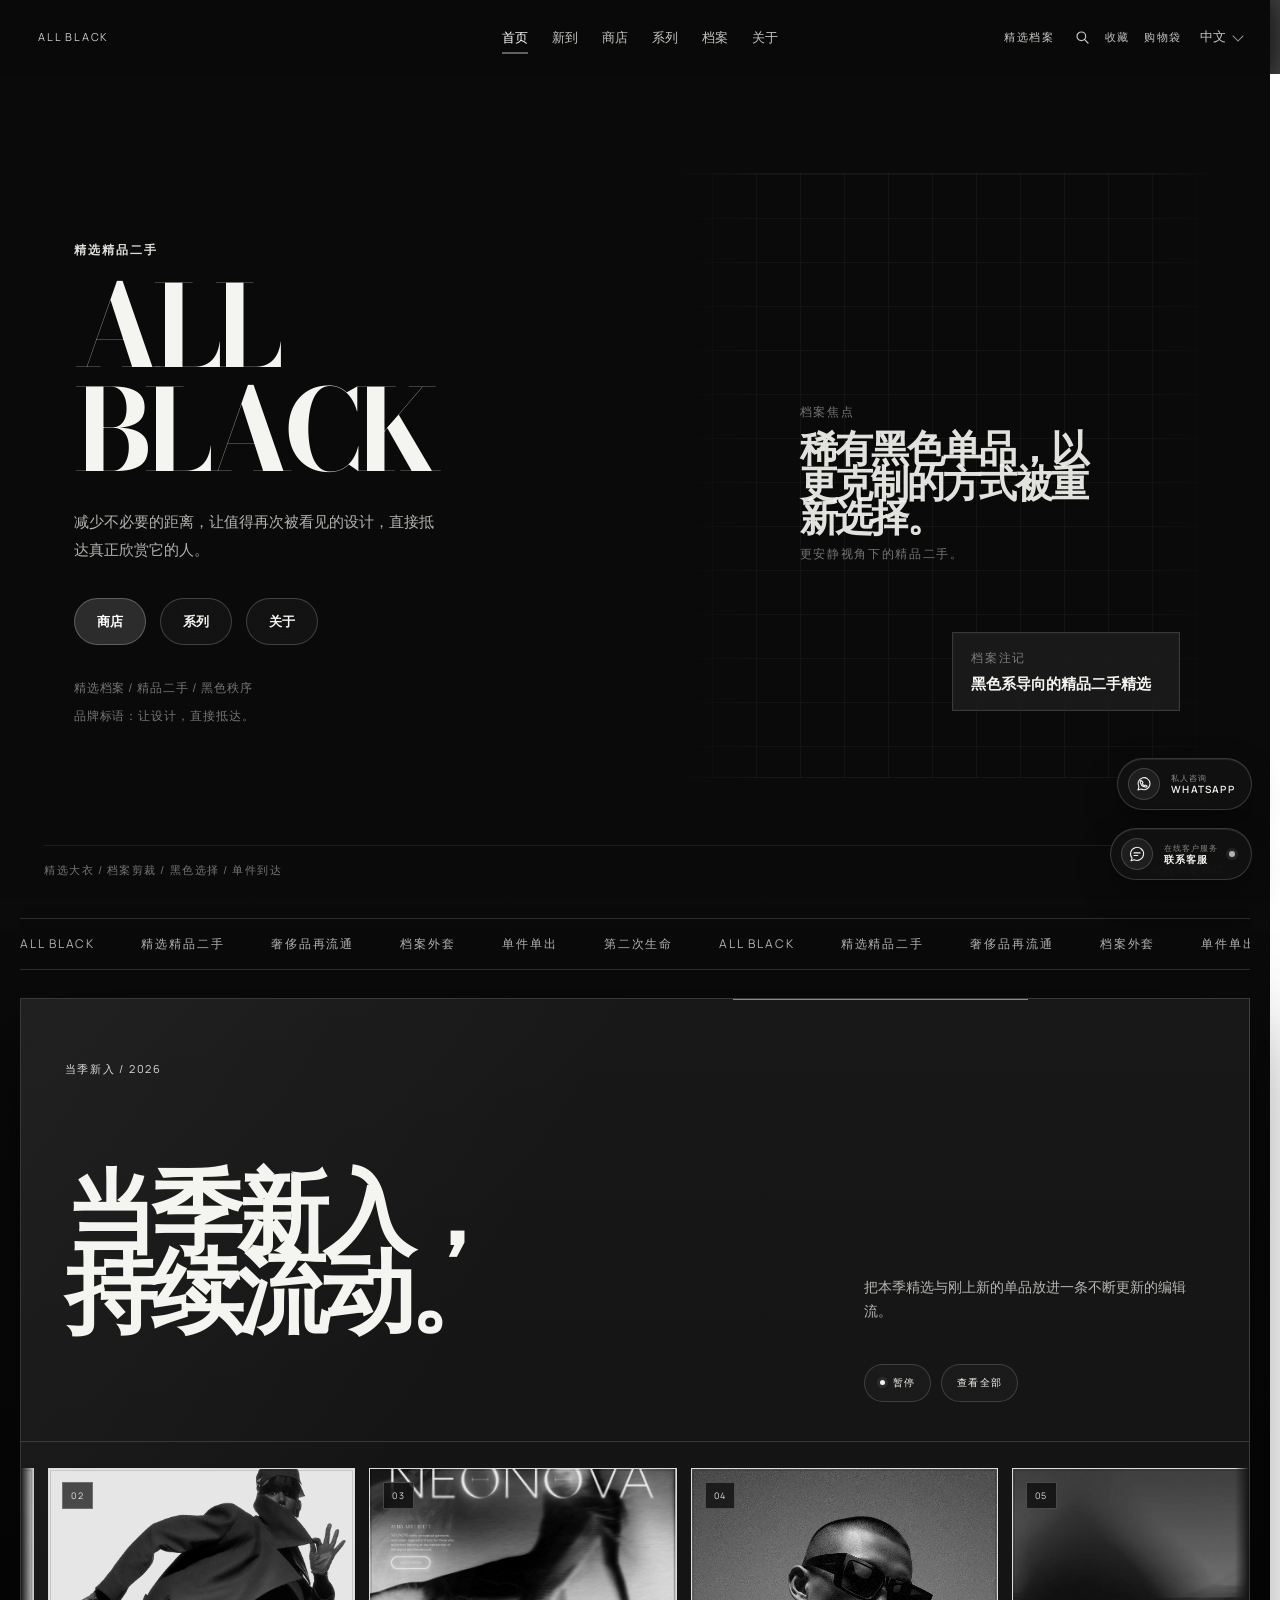
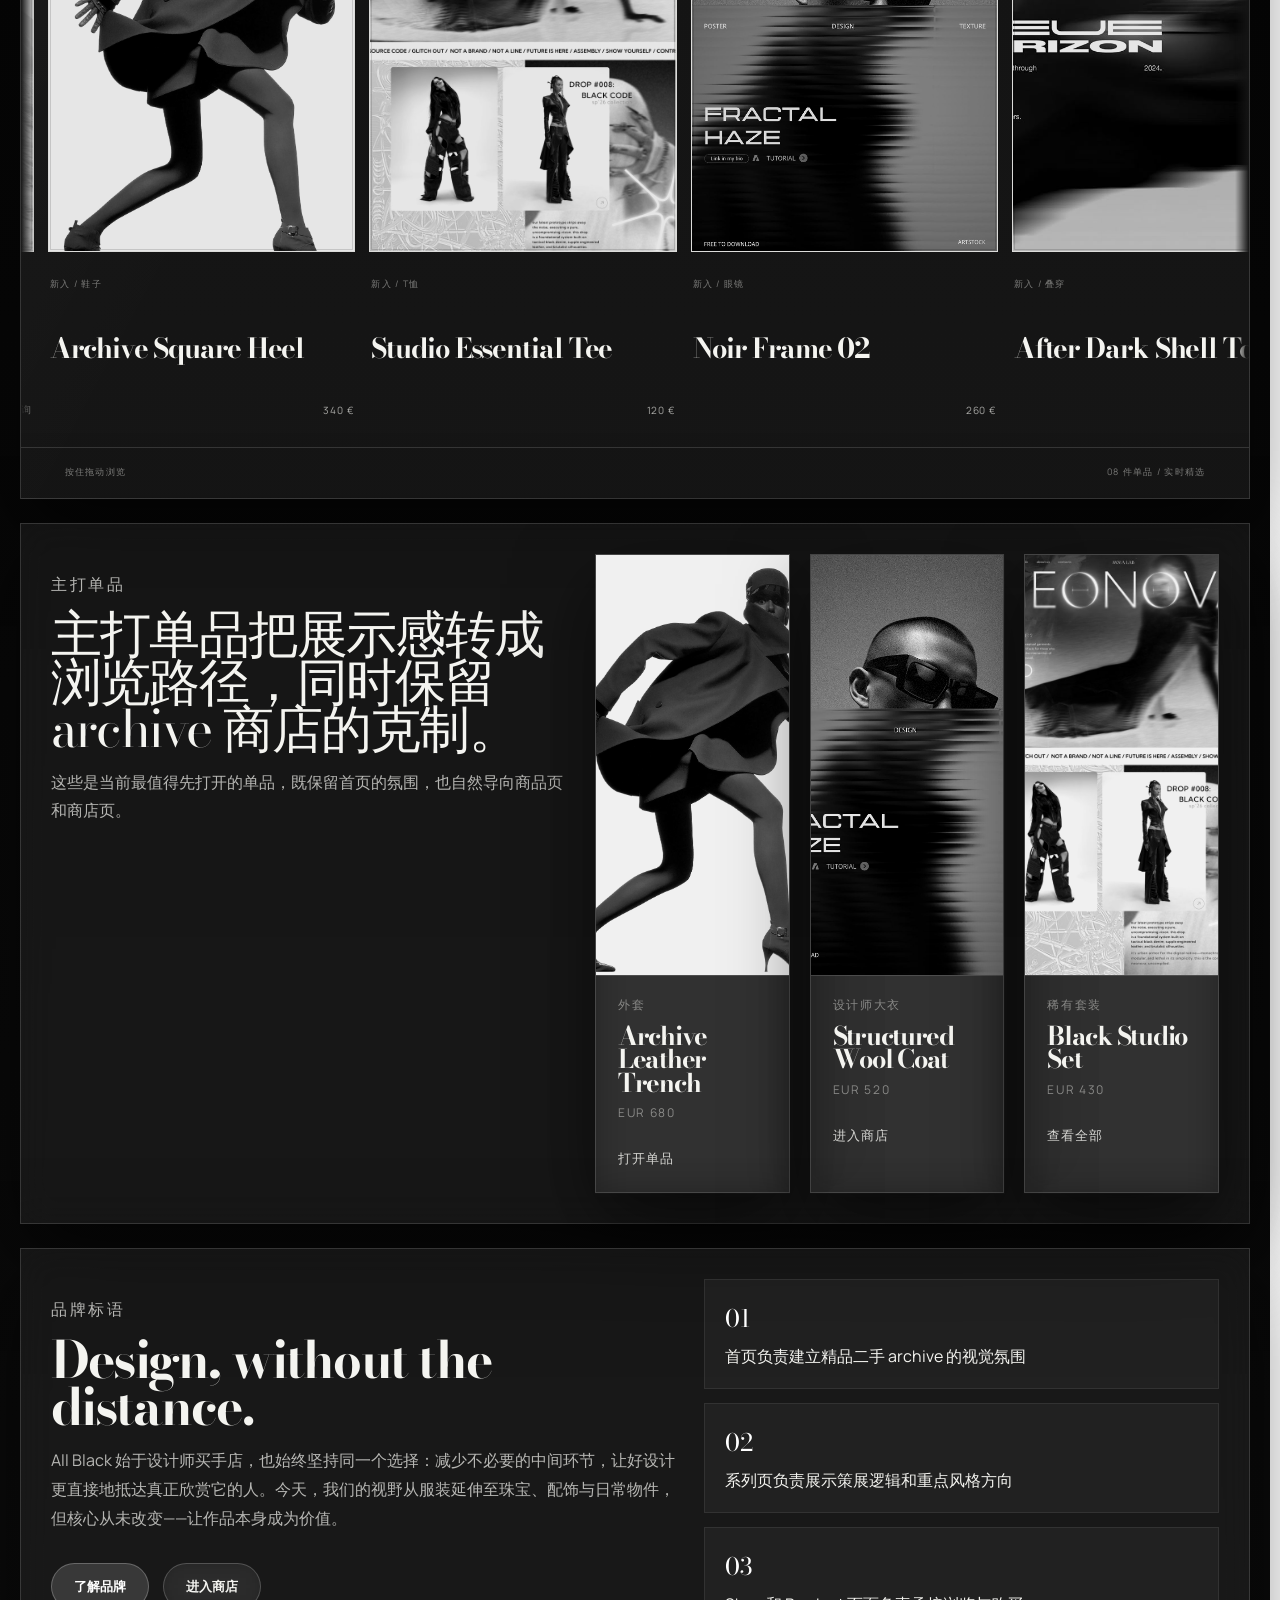
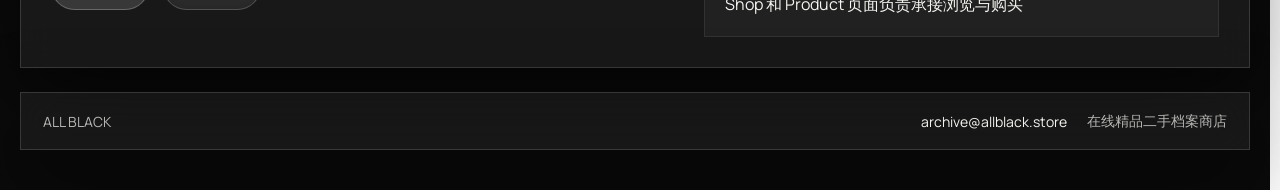
==== commit 168f0034: "Increase homepage arrivals carousel speed" ====
--- a/index.html
+++ b/index.html
@@ -279,7 +279,7 @@
   </div>
   <script src="products.js?v=20260904-jewelry-v15"></script>
   <script src="translations.js?v=20260904-jewelry-v14"></script>
-  <script src="main.js?v=20260904-arrivals-v23"></script>
+  <script src="main.js?v=20260904-arrivals-v24"></script>
   <script src="support-chat.js?v=20260904-support-v18"></script>
 </body>
 </html>
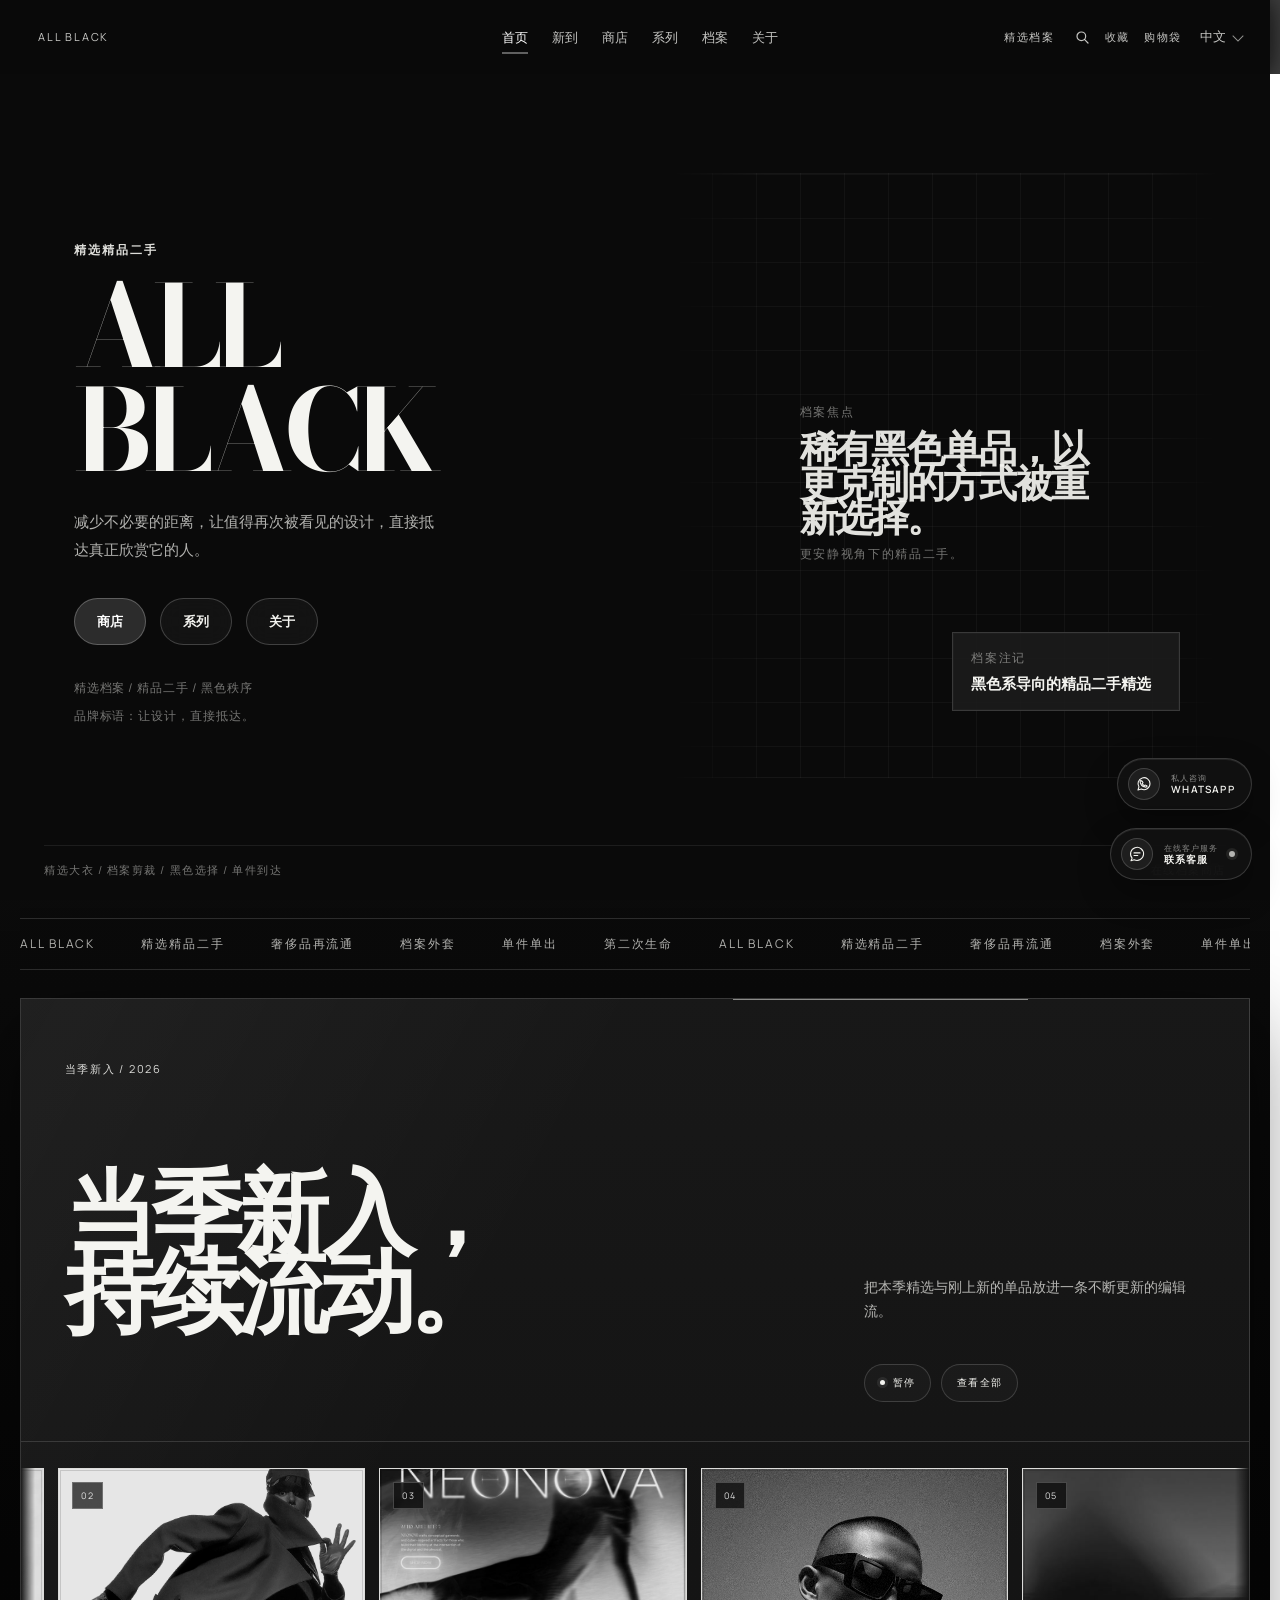
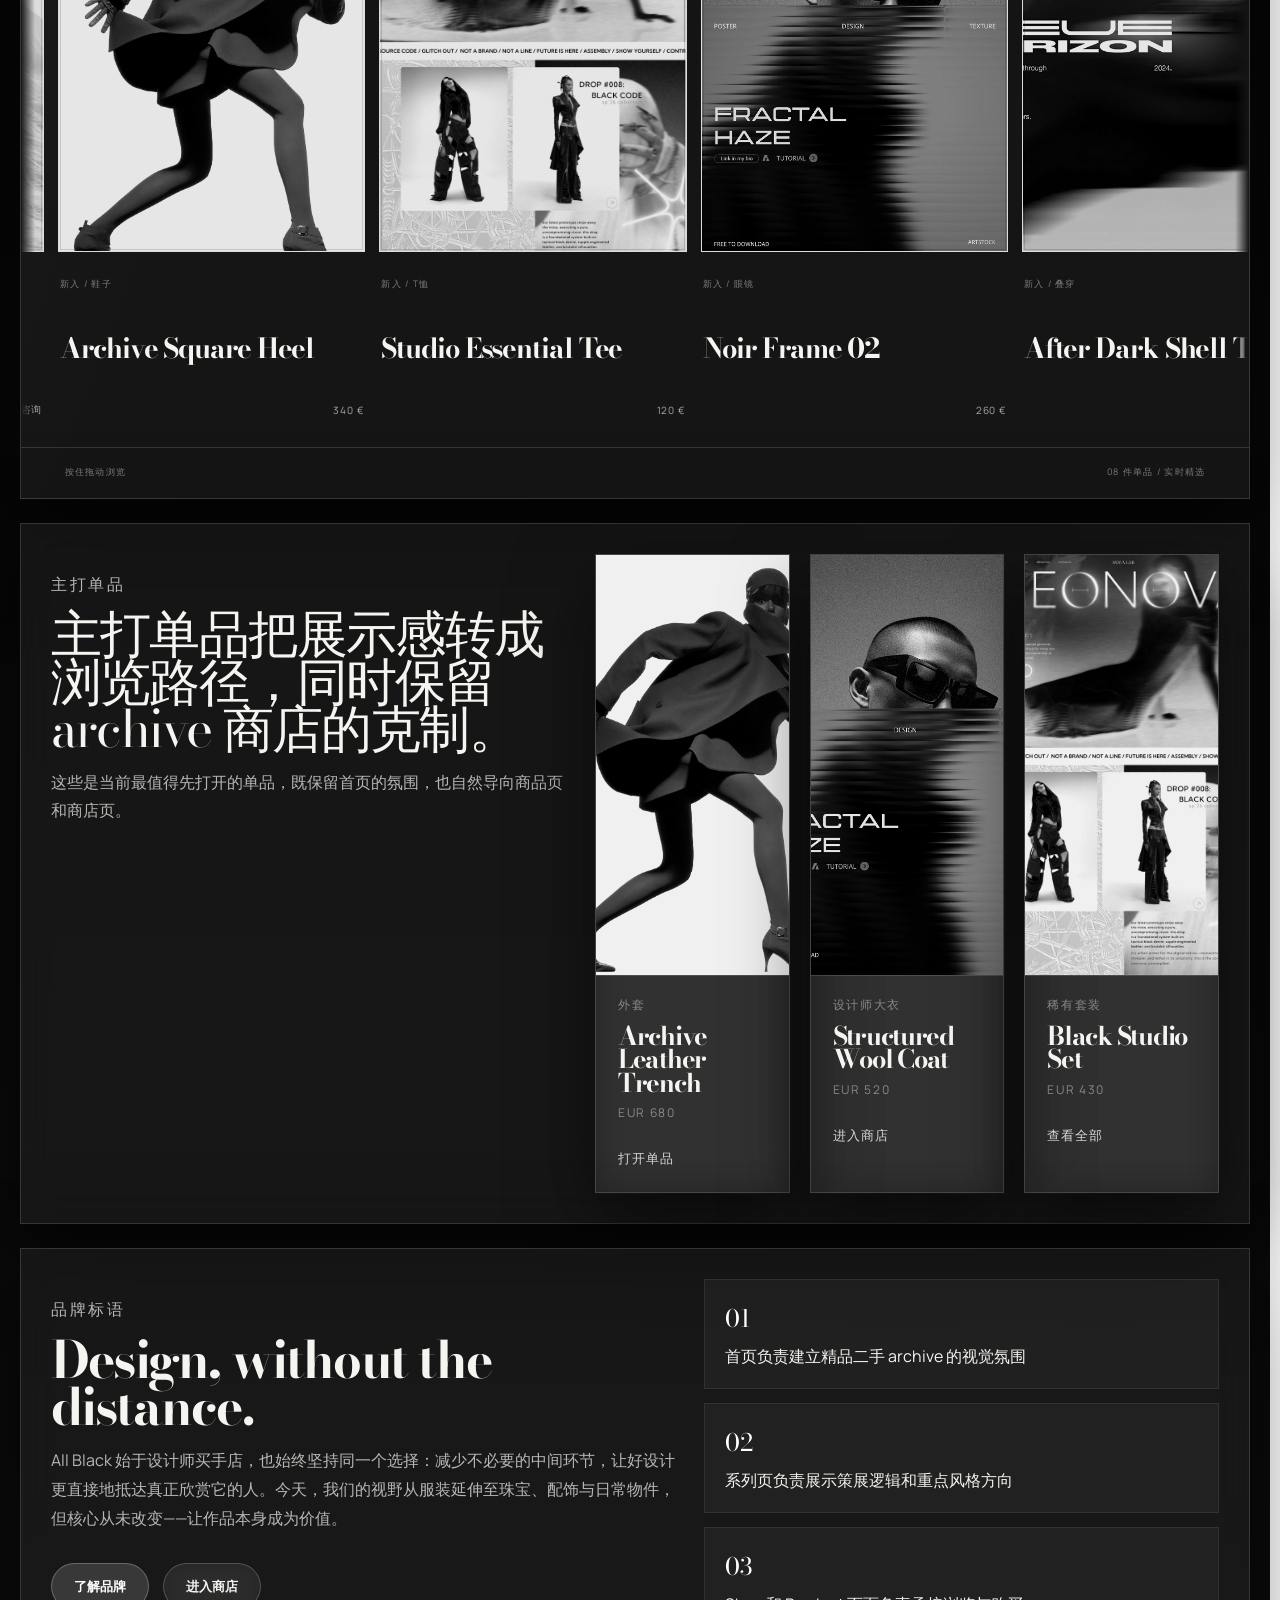
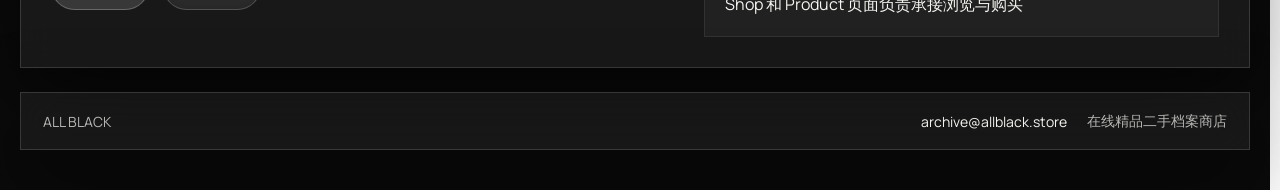
==== commit 368d88ae: "Refine homepage carousel pacing" ====
--- a/index.html
+++ b/index.html
@@ -279,7 +279,7 @@
   </div>
   <script src="products.js?v=20260904-jewelry-v15"></script>
   <script src="translations.js?v=20260904-jewelry-v14"></script>
-  <script src="main.js?v=20260904-arrivals-v24"></script>
+  <script src="main.js?v=20260904-arrivals-v25"></script>
   <script src="support-chat.js?v=20260904-support-v18"></script>
 </body>
 </html>
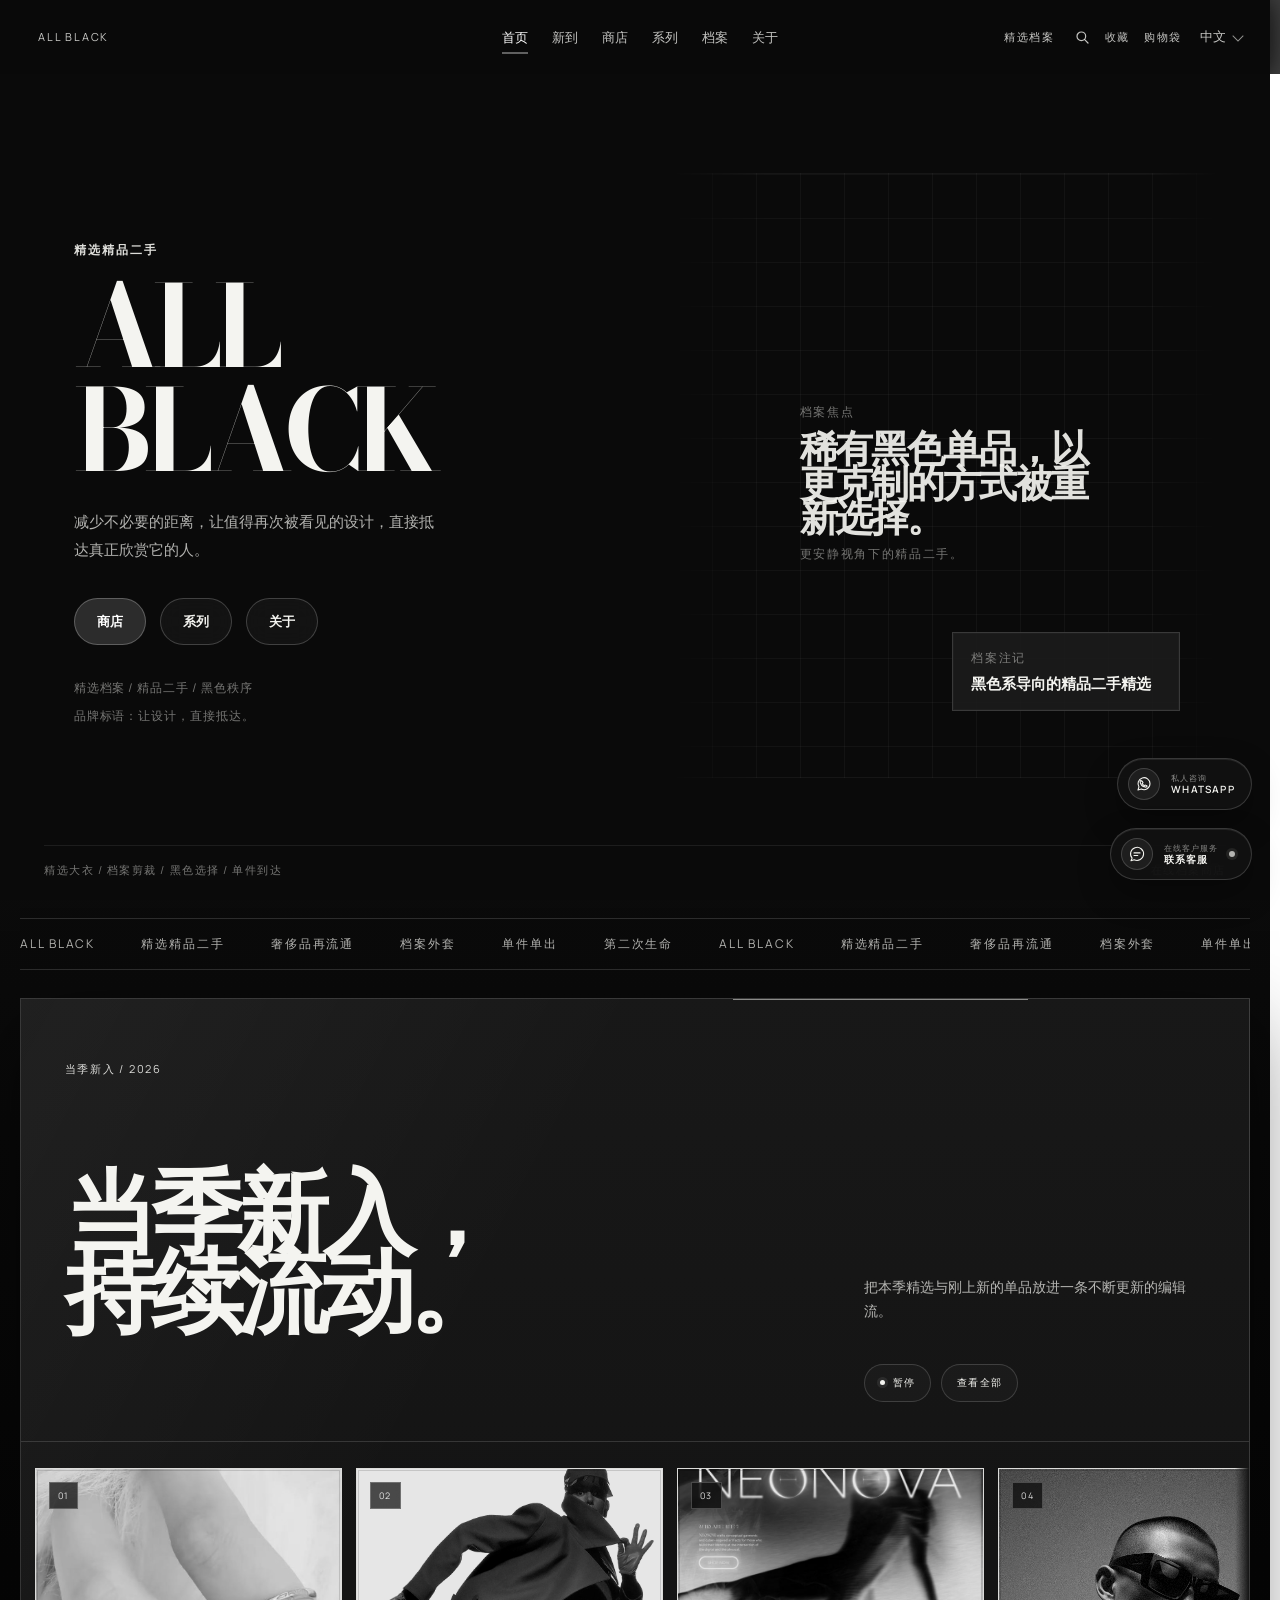
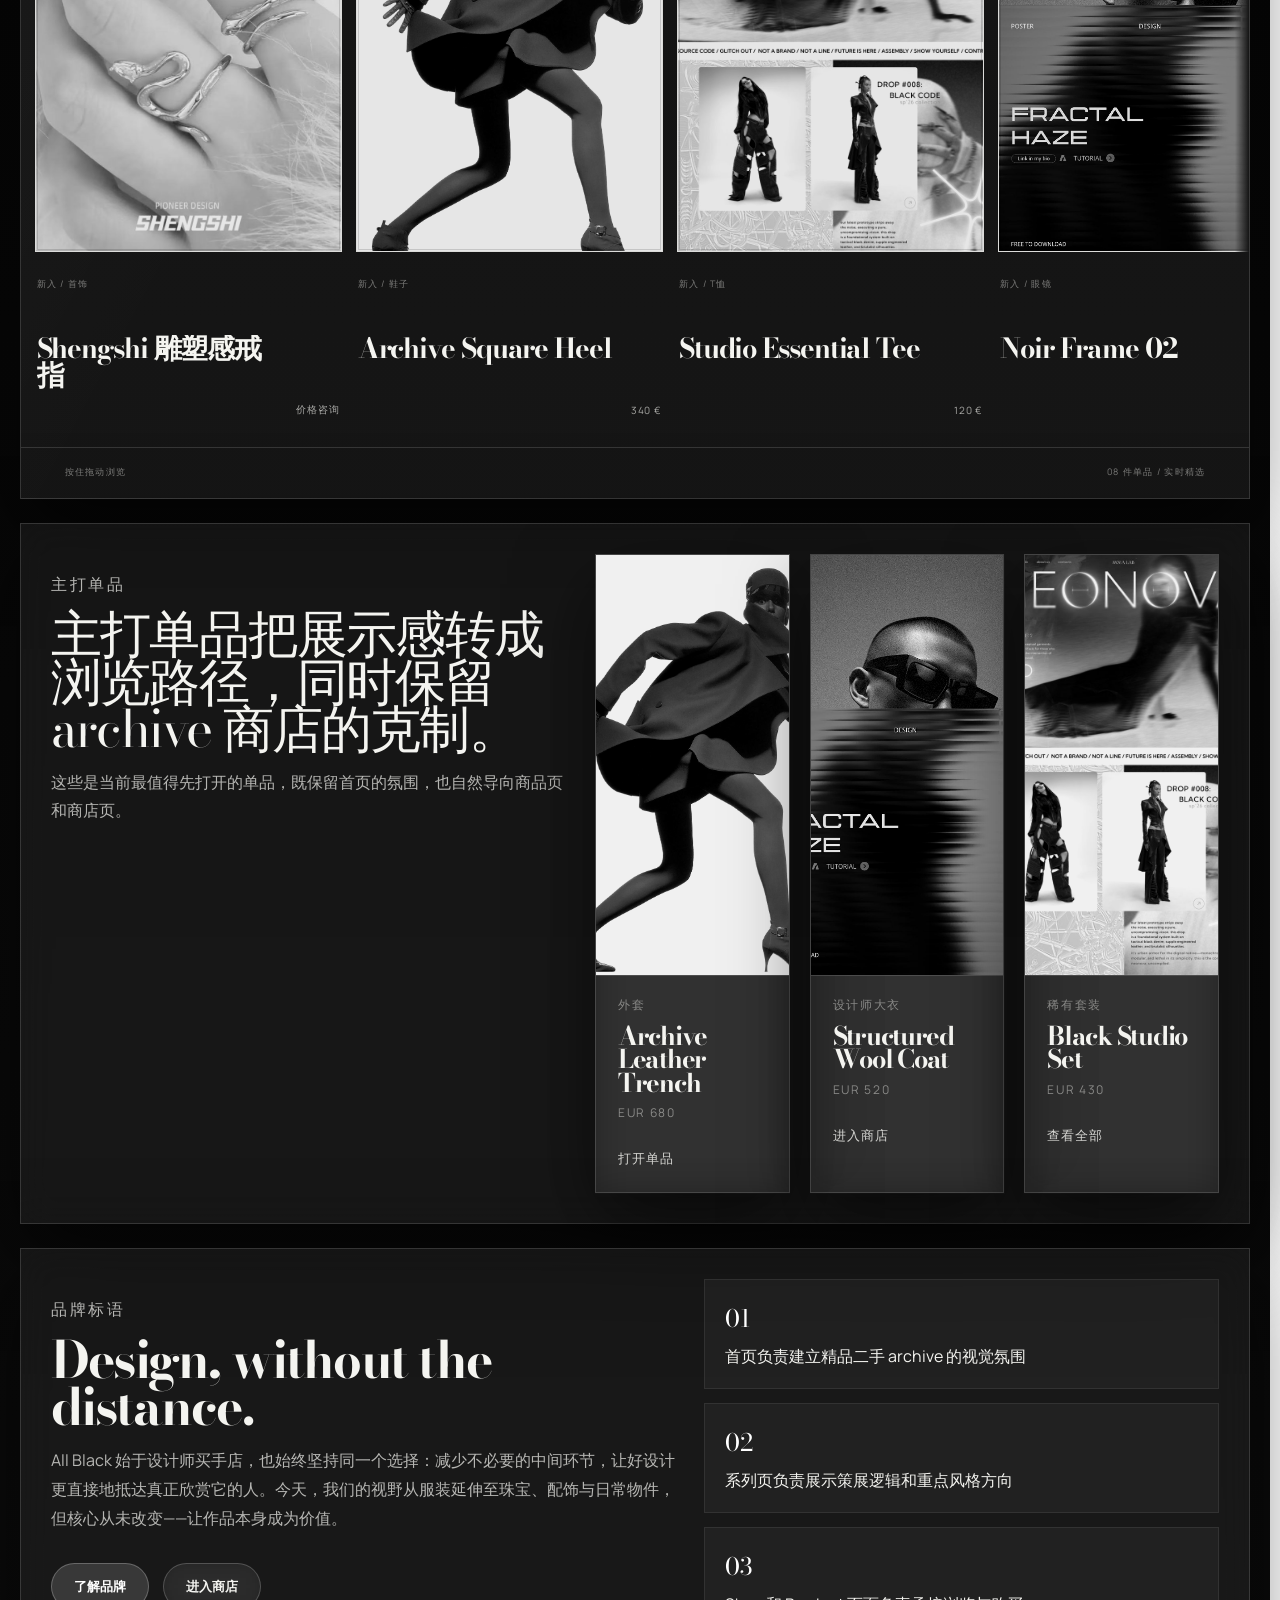
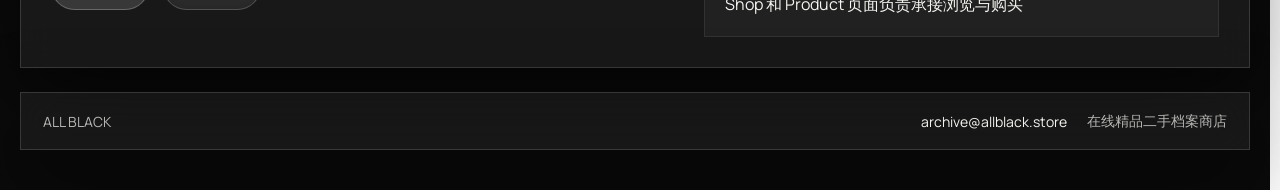
==== commit 2f114a03: "Synchronize product carousel with brand ticker" ====
--- a/index.html
+++ b/index.html
@@ -279,7 +279,7 @@
   </div>
   <script src="products.js?v=20260904-jewelry-v15"></script>
   <script src="translations.js?v=20260904-jewelry-v14"></script>
-  <script src="main.js?v=20260904-arrivals-v25"></script>
+  <script src="main.js?v=20260904-arrivals-v28"></script>
   <script src="support-chat.js?v=20260904-support-v18"></script>
 </body>
 </html>
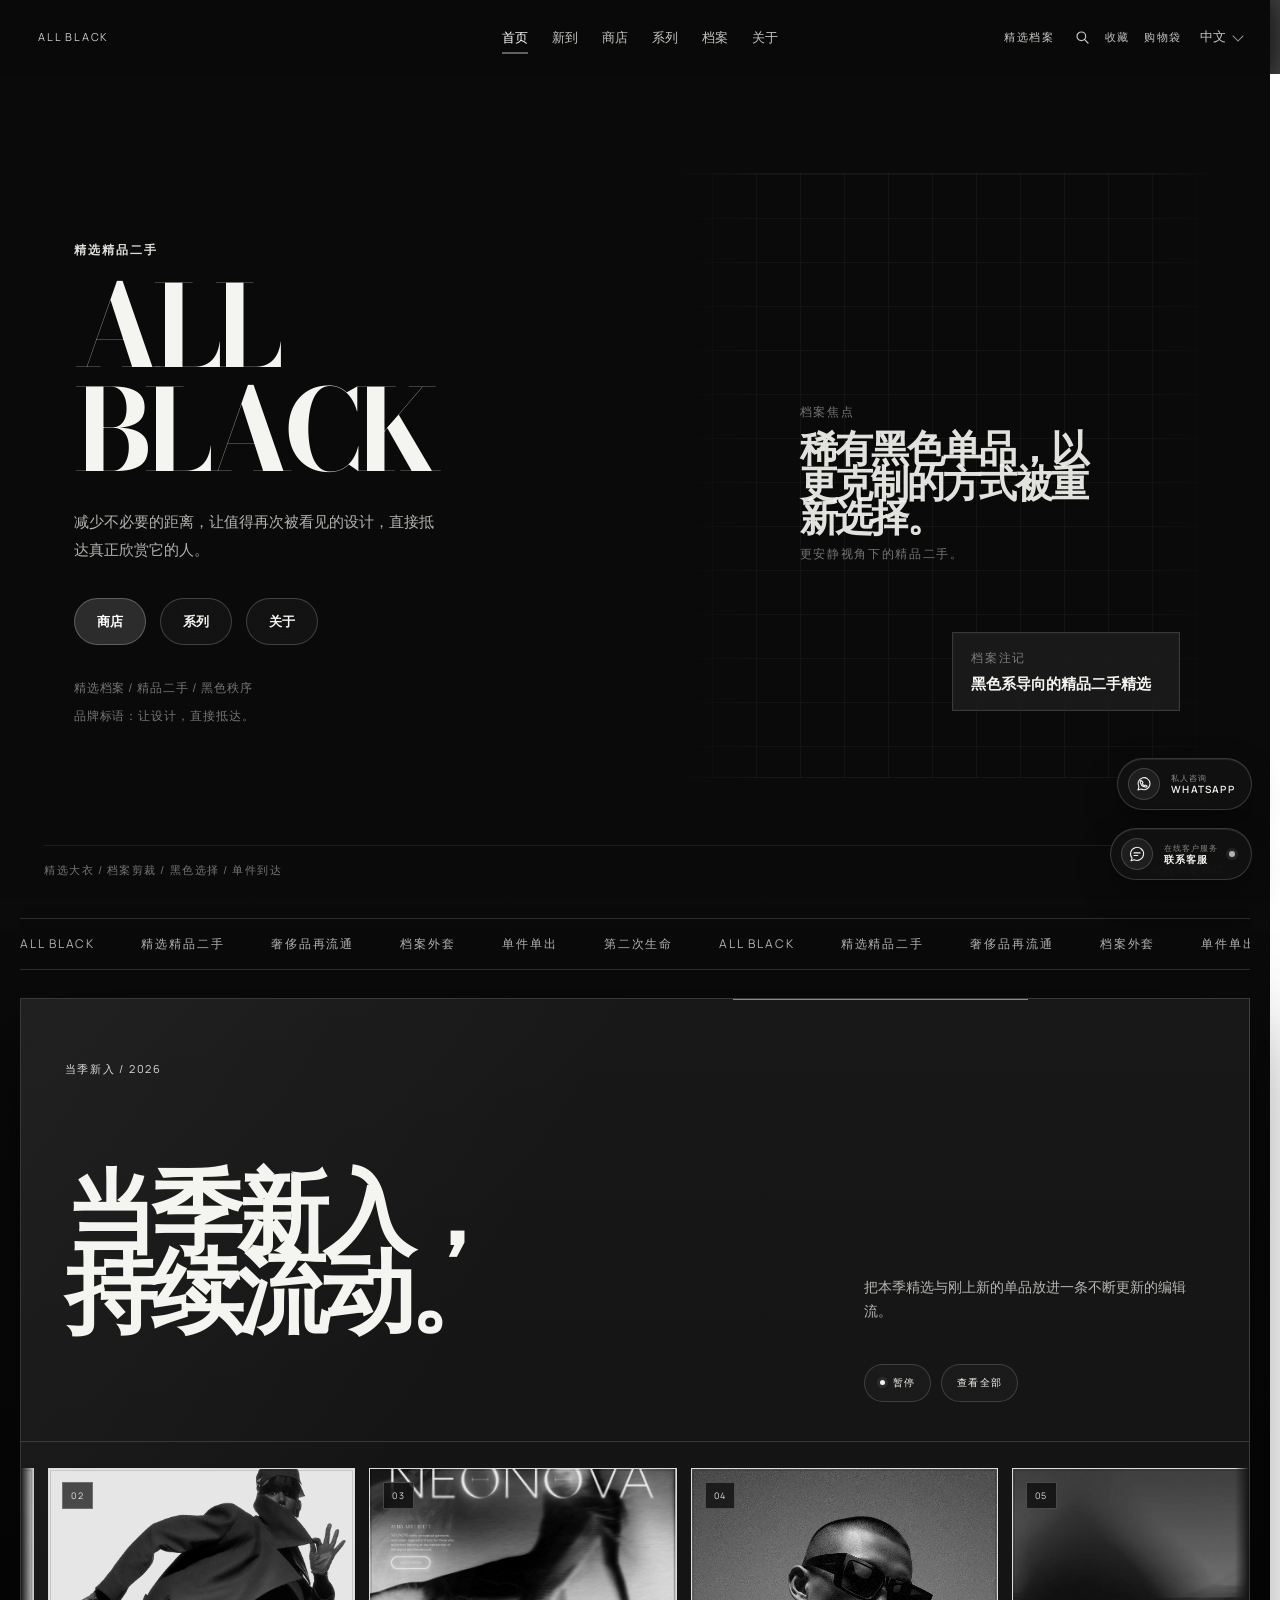
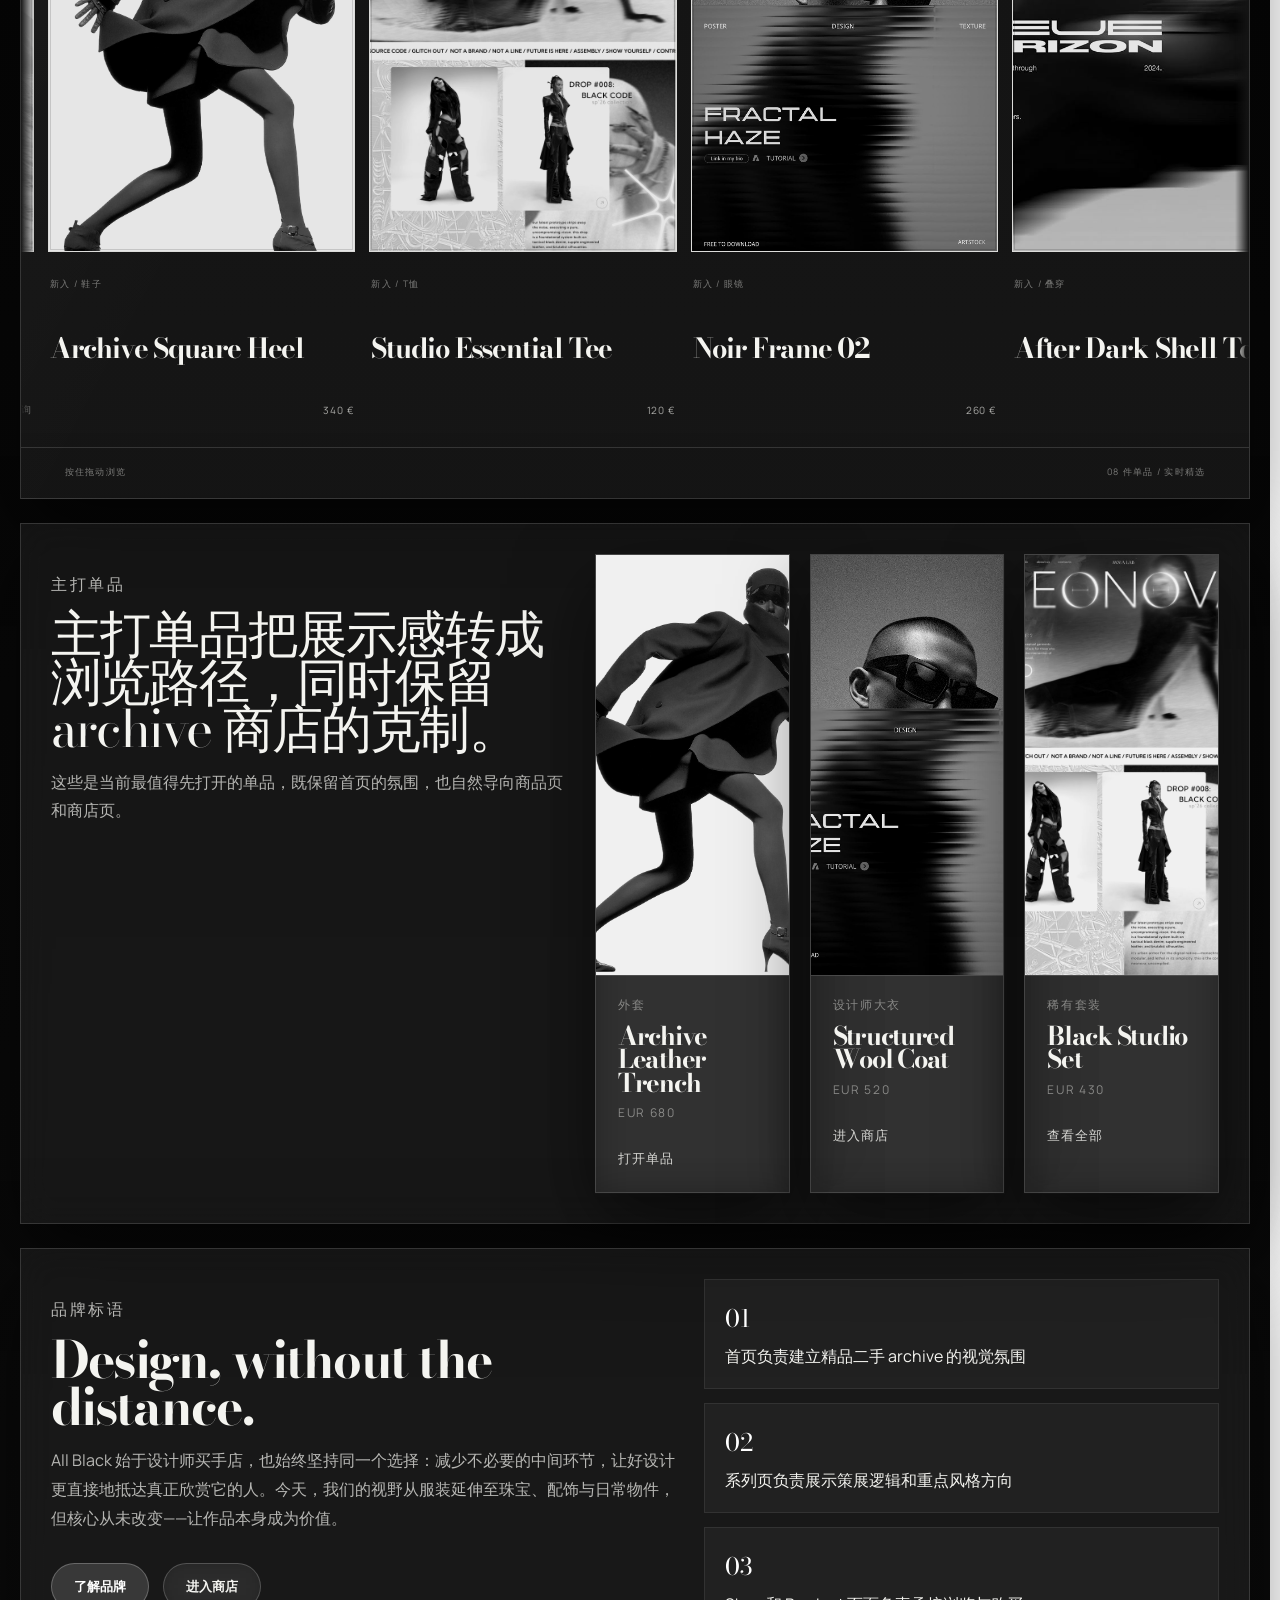
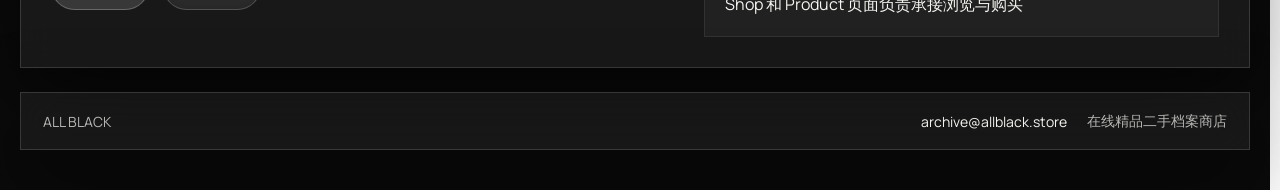
==== commit 19155596: "Fix carousel product card navigation" ====
--- a/index.html
+++ b/index.html
@@ -279,7 +279,7 @@
   </div>
   <script src="products.js?v=20260904-jewelry-v15"></script>
   <script src="translations.js?v=20260904-jewelry-v14"></script>
-  <script src="main.js?v=20260904-arrivals-v28"></script>
+  <script src="main.js?v=20260904-arrivals-v29"></script>
   <script src="support-chat.js?v=20260904-support-v18"></script>
 </body>
 </html>
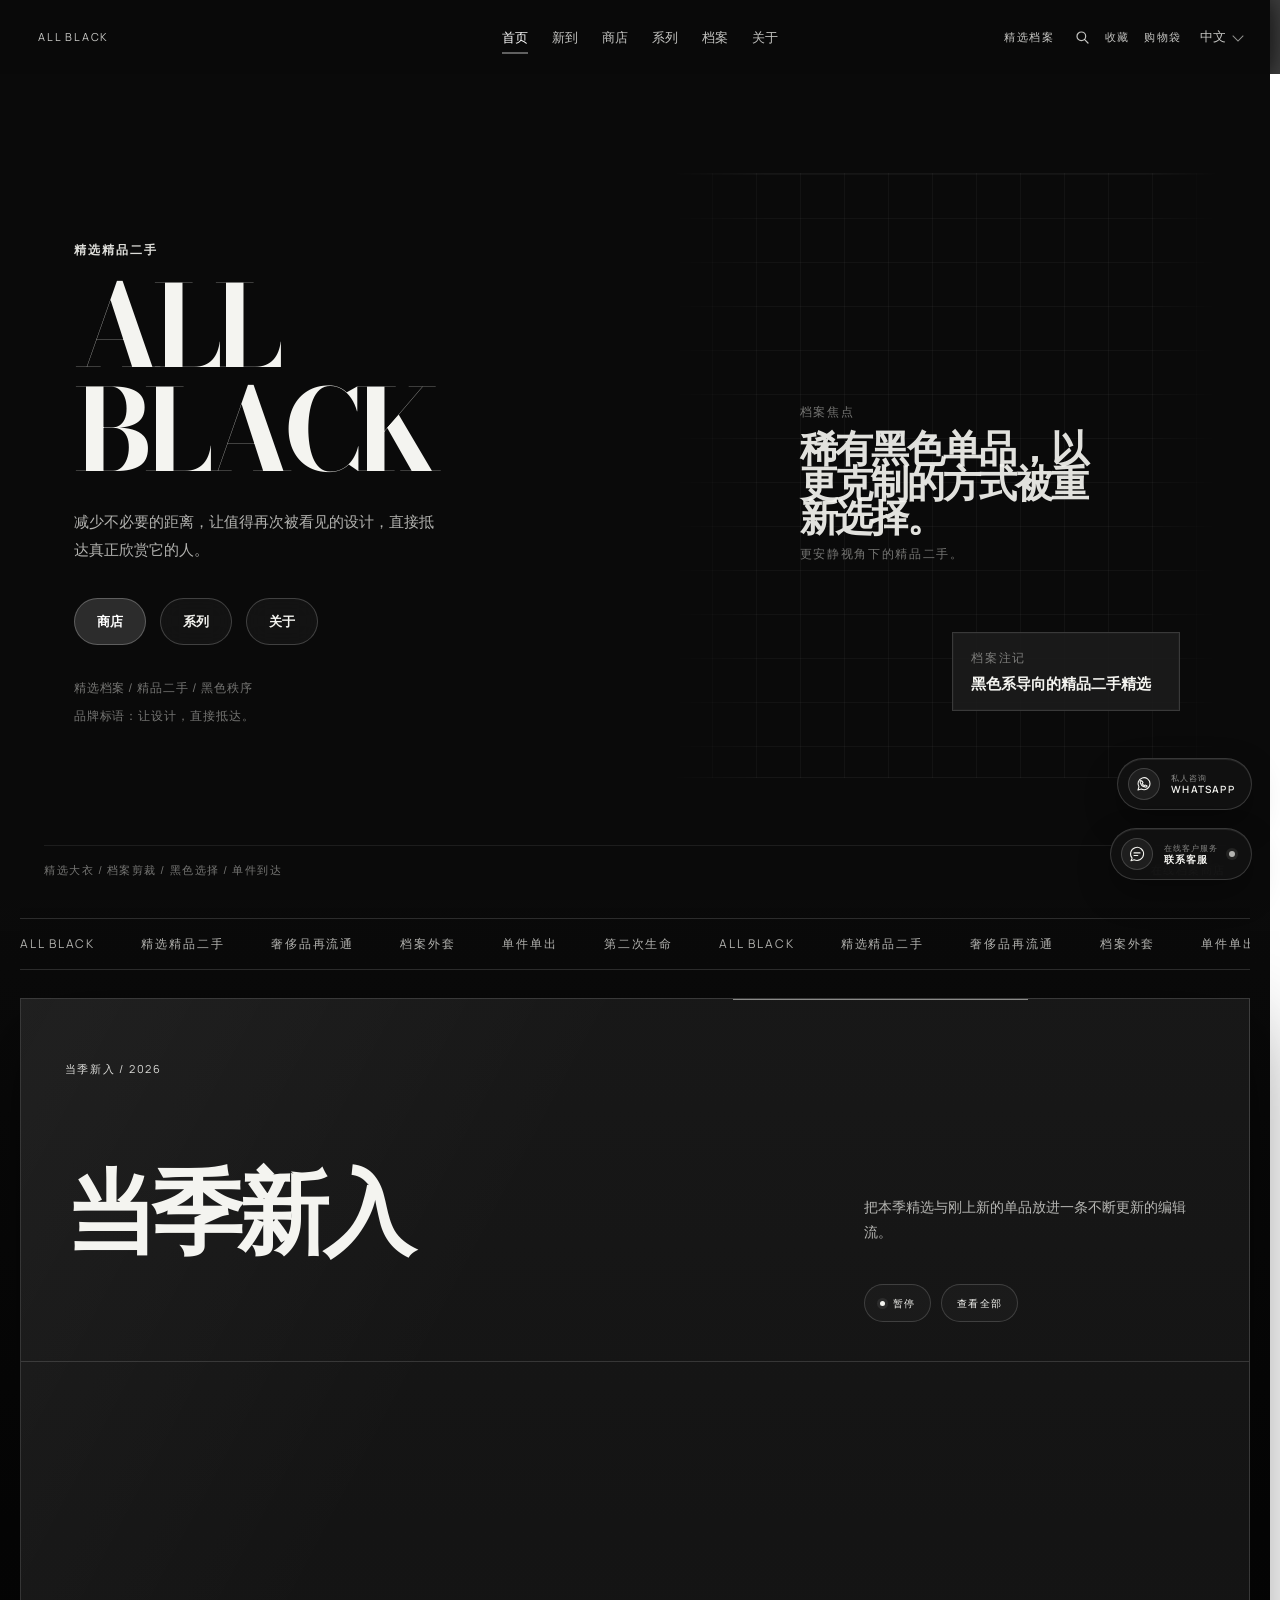
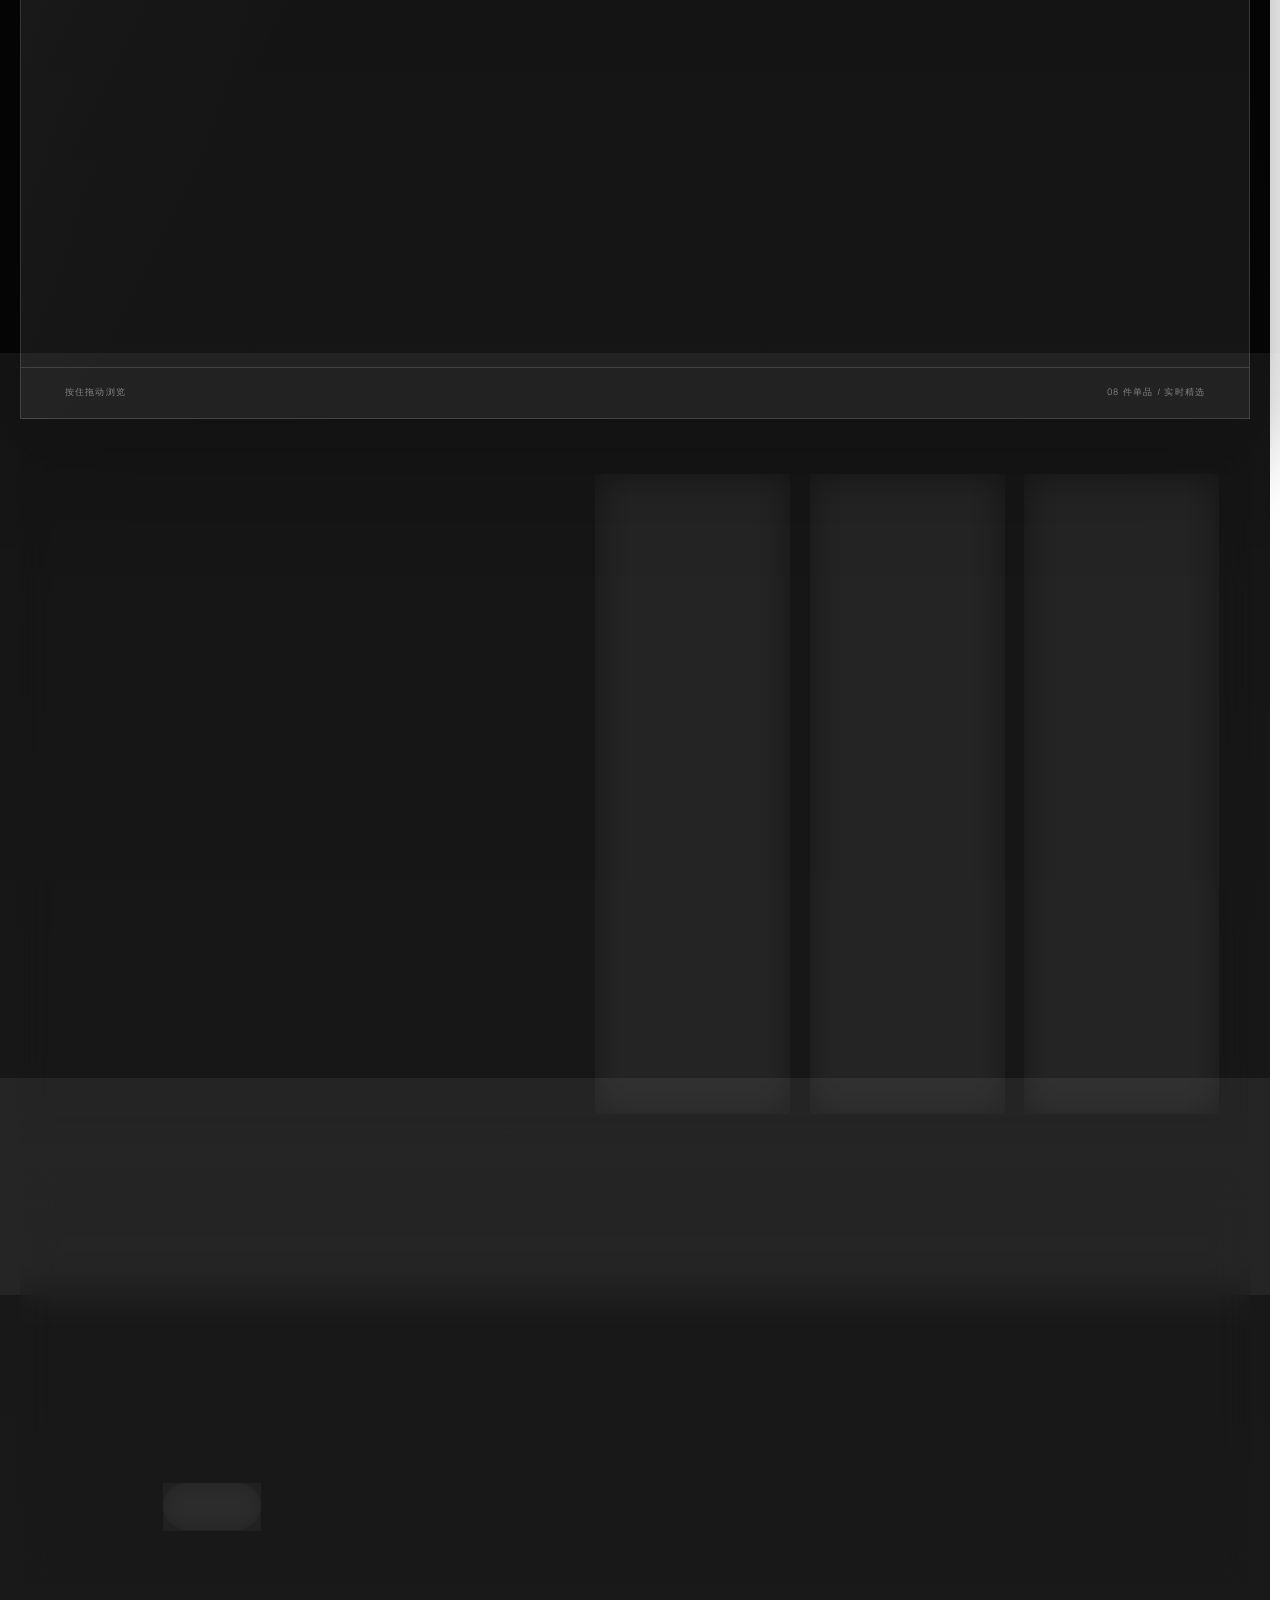
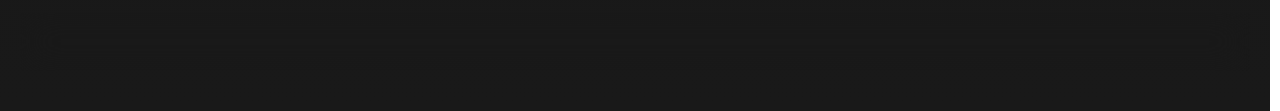
==== commit 7fb89ae5: "Simplify arrivals section title" ====
--- a/index.html
+++ b/index.html
@@ -160,7 +160,7 @@
         <header class="arrivals-head">
           <div class="arrivals-heading">
             <p class="section-kicker" data-arrivals-kicker>Current arrivals / 2026</p>
-            <h2 class="editorial-title" data-arrivals-title>当季新入，持续流动。</h2>
+            <h2 class="editorial-title" data-arrivals-title>当季新入</h2>
           </div>
           <div class="arrivals-intro">
             <p data-arrivals-copy>把本季精选与刚上新的单品放进一条不断更新的编辑流。</p>
@@ -279,7 +279,7 @@
   </div>
   <script src="products.js?v=20260904-jewelry-v15"></script>
   <script src="translations.js?v=20260904-jewelry-v14"></script>
-  <script src="main.js?v=20260904-arrivals-v29"></script>
+  <script src="main.js?v=20260904-arrivals-v30"></script>
   <script src="support-chat.js?v=20260904-support-v18"></script>
 </body>
 </html>
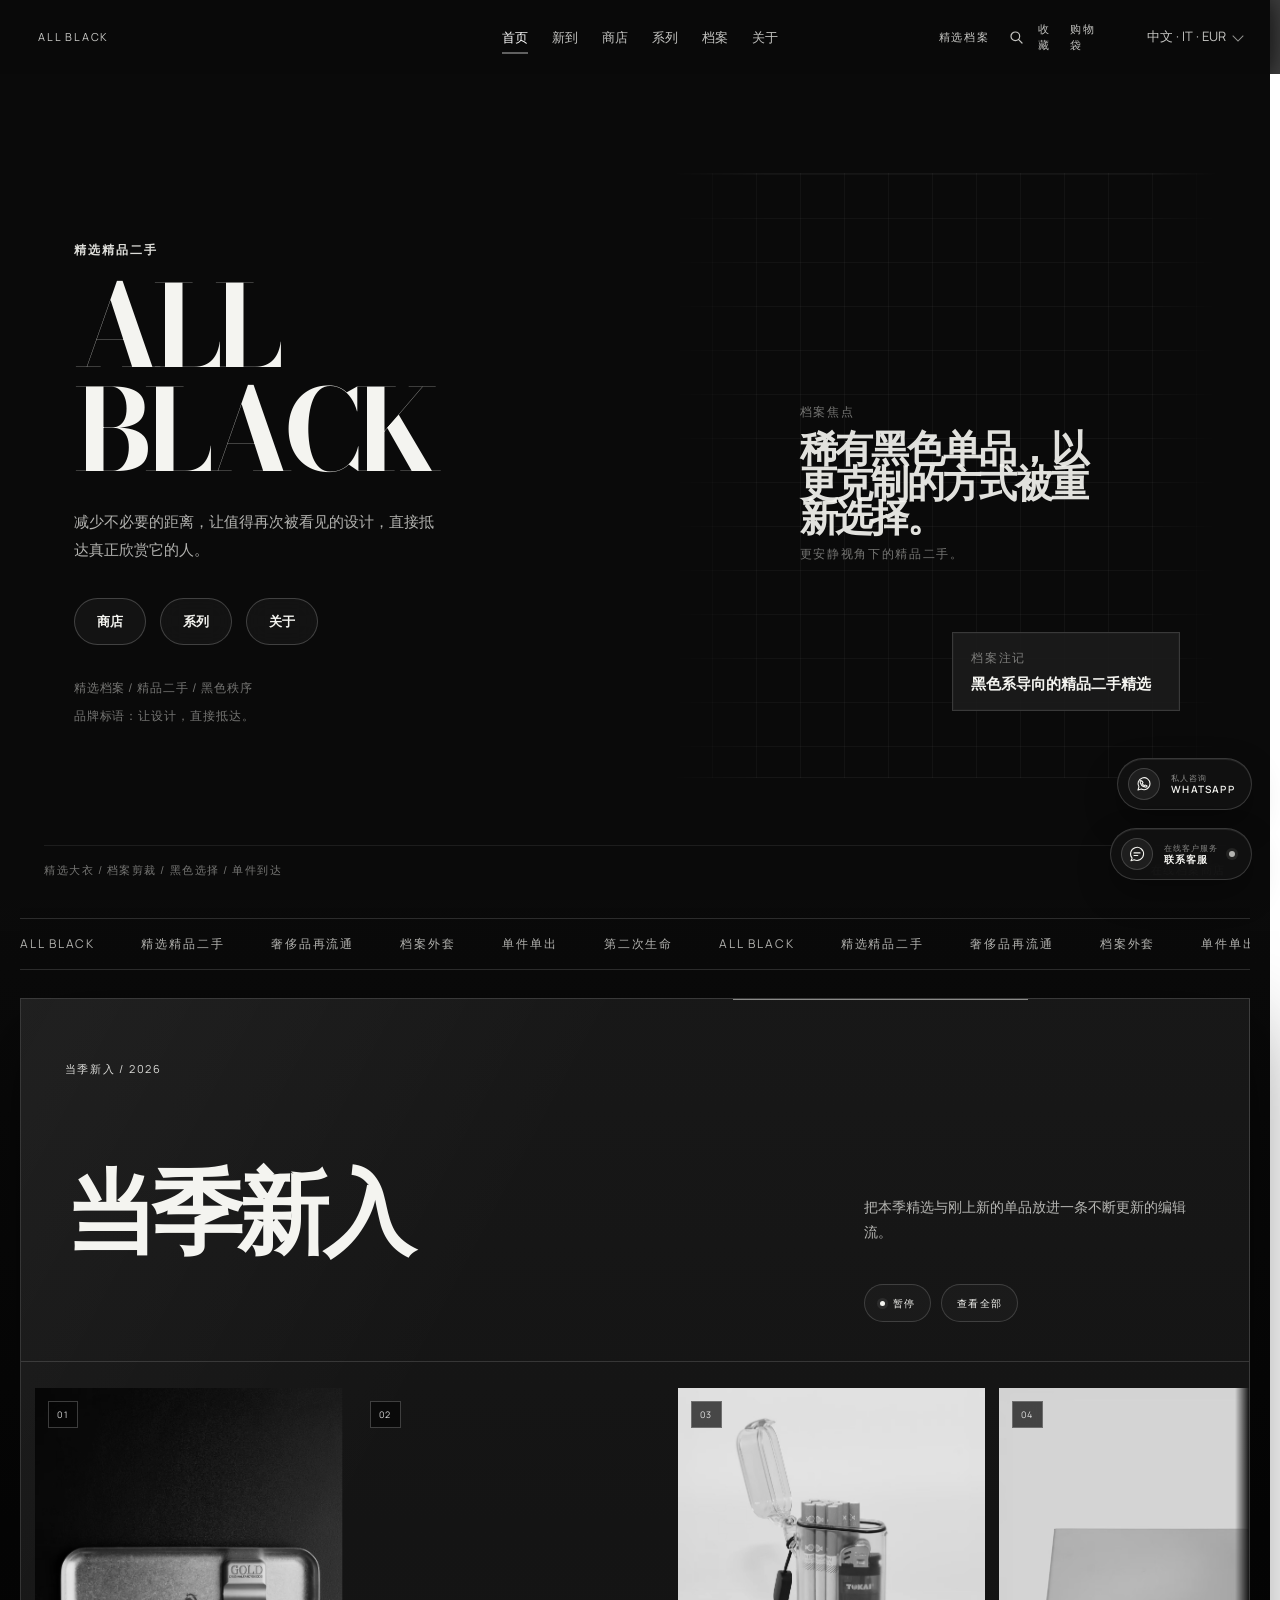
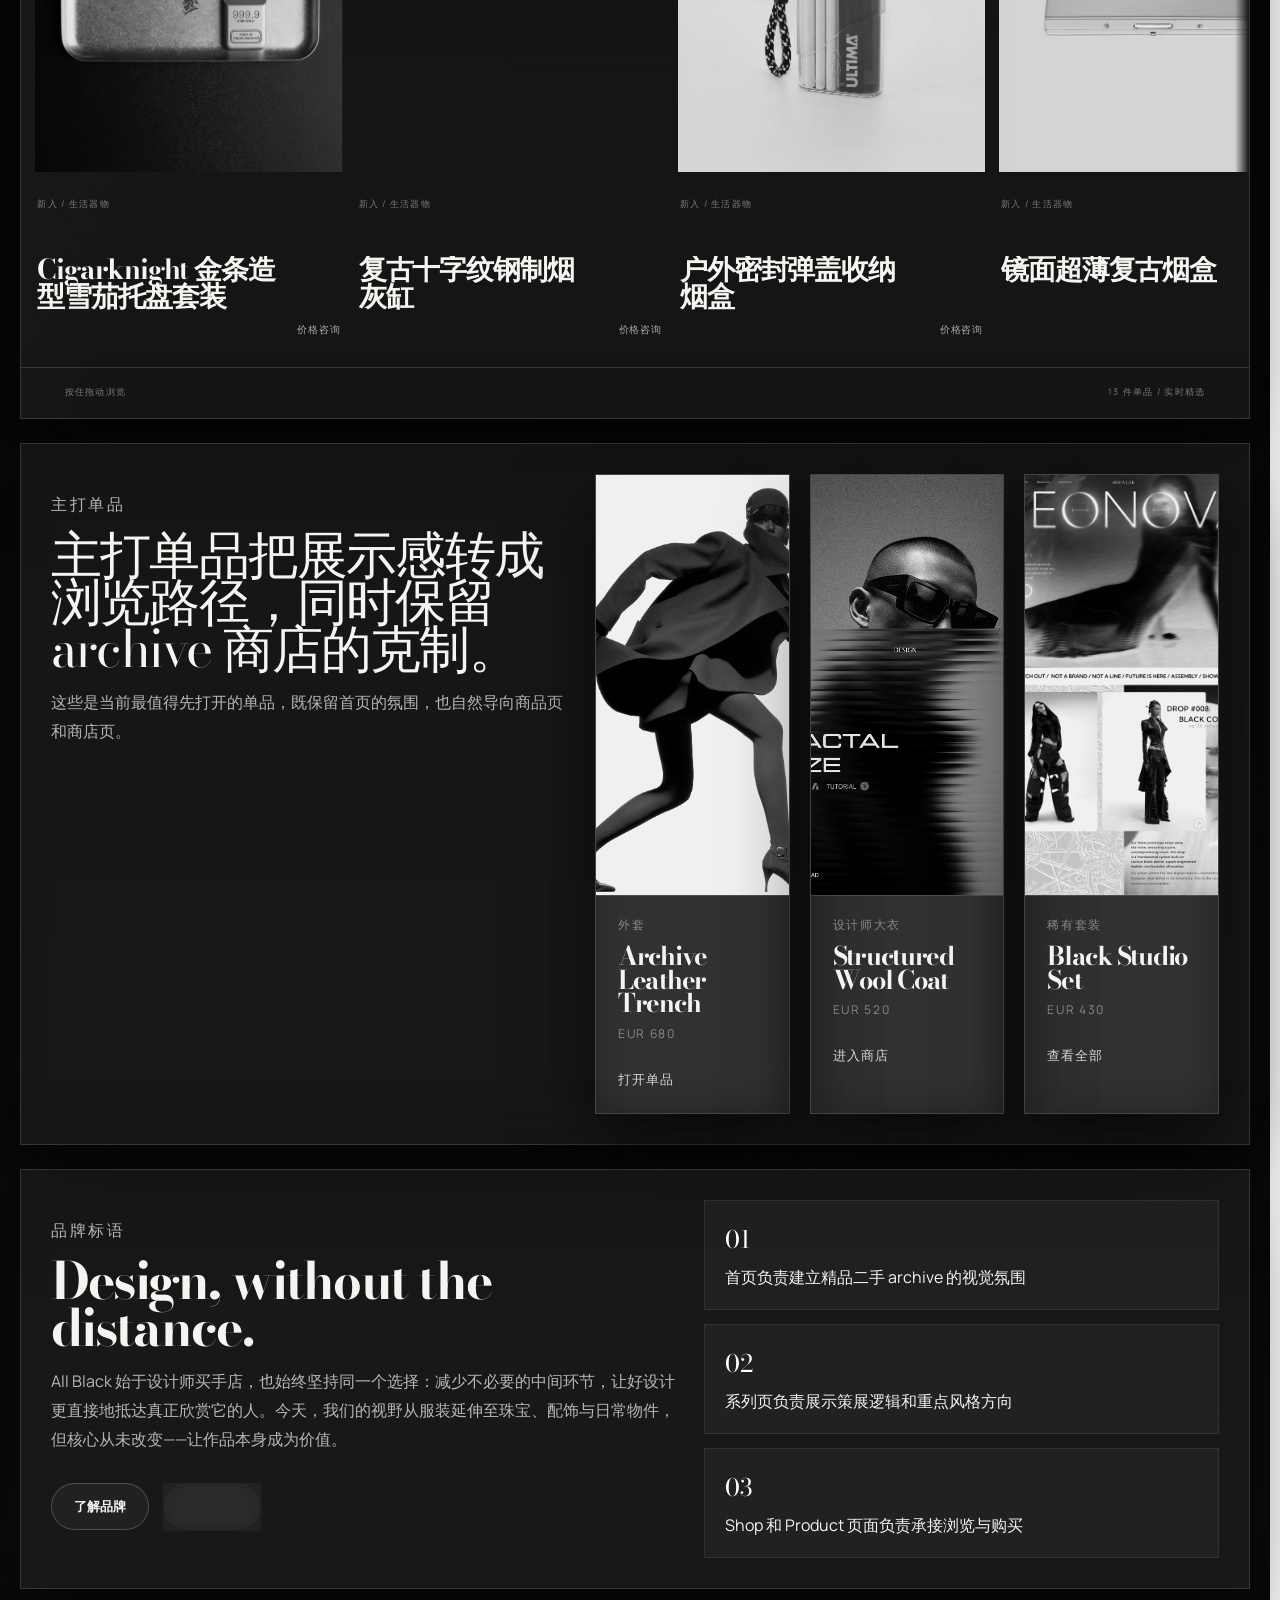
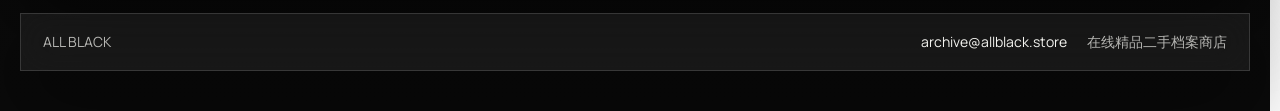
==== commit e962be9f: "Add everyday objects catalog and refine storefront interactions" ====
--- a/index.html
+++ b/index.html
@@ -16,7 +16,7 @@
   <link rel="preconnect" href="https://fonts.googleapis.com">
   <link rel="preconnect" href="https://fonts.gstatic.com" crossorigin>
   <link href="https://fonts.googleapis.com/css2?family=Bodoni+Moda:opsz,wght@6..96,500;6..96,700;6..96,800&family=Manrope:wght@300;400;500;600;700;800&display=swap" rel="stylesheet">
-  <link rel="stylesheet" href="styles.css?v=20260904-arrivals-v23">
+  <link rel="stylesheet" href="styles.css?v=20260918-arrivals-v36">
 </head>
 <body data-page="home">
   <div class="page-shell">
@@ -55,6 +55,7 @@
             <a class="nav-link" href="shop.html?category=tshirt" role="menuitem">T-Shirt</a>
             <a class="nav-link" href="shop.html?category=shoes" role="menuitem">Shoes</a>
             <a class="nav-link" href="shop.html?category=jewelry" role="menuitem" data-category-nav="jewelry">Jewelry</a>
+            <a class="nav-link" href="shop.html?category=objects" role="menuitem" data-category-nav="objects">Everyday objects</a>
             <a class="nav-link" href="shop.html?delivery=ready" role="menuitem">Ready to ship</a>
               </div>
             </div>
@@ -277,9 +278,9 @@
       </div>
     </div>
   </div>
-  <script src="products.js?v=20260904-jewelry-v15"></script>
+  <script src="products.js?v=20260918-cigar-v20"></script>
   <script src="translations.js?v=20260904-jewelry-v14"></script>
-  <script src="main.js?v=20260904-arrivals-v30"></script>
-  <script src="support-chat.js?v=20260904-support-v18"></script>
+<script src="main.js?v=20260918-preferences-v40"></script>
+<script src="support-chat.js?v=20260918-variants-v21"></script>
 </body>
 </html>
--- a/styles.css
+++ b/styles.css
@@ -26,6 +26,740 @@
   scrollbar-color: rgba(255, 255, 255, 0.28) rgba(255, 255, 255, 0.04);
 }
 
+/* Checkout */
+body.is-checkout-demo-open {
+  overflow: hidden;
+}
+
+.checkout-main {
+  width: min(1460px, calc(100% - 88px));
+  margin: 0 auto;
+  padding: calc(var(--header-height) + 76px) 0 92px;
+}
+
+.checkout-intro {
+  display: grid;
+  grid-template-columns: minmax(0, 1fr) auto;
+  align-items: end;
+  gap: 48px;
+  padding: 0 0 42px;
+  border-bottom: 1px solid var(--line);
+}
+
+.checkout-intro h1 {
+  max-width: 760px;
+  margin: 12px 0 0;
+  font-family: var(--display-serif);
+  font-size: clamp(3.8rem, 7vw, 7.8rem);
+  font-weight: 500;
+  letter-spacing: -0.06em;
+  line-height: 0.86;
+}
+
+.checkout-progress {
+  display: flex;
+  align-items: center;
+  gap: 0;
+  padding-bottom: 8px;
+  color: var(--soft);
+  font-size: 10px;
+  letter-spacing: 0.16em;
+  text-transform: uppercase;
+}
+
+.checkout-progress span {
+  display: inline-flex;
+  align-items: center;
+  gap: 14px;
+}
+
+.checkout-progress span:not(:last-child)::after {
+  content: "";
+  width: 56px;
+  height: 1px;
+  margin-right: 14px;
+  background: rgba(255, 255, 255, 0.16);
+}
+
+.checkout-progress .is-complete,
+.checkout-progress .is-current {
+  color: var(--text);
+}
+
+.checkout-progress .is-current::before {
+  content: "";
+  width: 5px;
+  height: 5px;
+  border-radius: 50%;
+  background: var(--text);
+}
+
+.checkout-layout {
+  display: grid;
+  grid-template-columns: minmax(0, 1.35fr) minmax(390px, 0.65fr);
+  align-items: start;
+  gap: 0;
+  border-bottom: 1px solid var(--line);
+}
+
+.checkout-form {
+  min-width: 0;
+  padding-right: clamp(42px, 6vw, 96px);
+}
+
+.checkout-section {
+  padding: 46px 0;
+  border-bottom: 1px solid var(--line);
+}
+
+.checkout-section-head {
+  display: grid;
+  grid-template-columns: 48px minmax(0, 1fr);
+  gap: 18px;
+  margin-bottom: 30px;
+}
+
+.checkout-section-head > span {
+  padding-top: 3px;
+  color: var(--soft);
+  font-size: 10px;
+  letter-spacing: 0.14em;
+}
+
+.checkout-section-head h2 {
+  max-width: 720px;
+  margin: 8px 0 0;
+  font-family: var(--display-serif);
+  font-size: clamp(2rem, 3vw, 3.2rem);
+  font-weight: 500;
+  letter-spacing: -0.035em;
+  line-height: 1;
+}
+
+.checkout-fields {
+  display: grid;
+  gap: 22px 16px;
+  padding-left: 66px;
+}
+
+.checkout-fields-two {
+  grid-template-columns: repeat(2, minmax(0, 1fr));
+}
+
+.checkout-field {
+  display: grid;
+  gap: 9px;
+  min-width: 0;
+  color: var(--muted);
+  font-size: 11px;
+  letter-spacing: 0.08em;
+}
+
+.checkout-field-wide {
+  grid-column: 1 / -1;
+}
+
+.checkout-field em {
+  color: var(--soft);
+  font-style: normal;
+}
+
+.checkout-field input,
+.checkout-field select {
+  width: 100%;
+  height: 52px;
+  padding: 0 14px;
+  border: 1px solid rgba(255, 255, 255, 0.15);
+  border-radius: 0;
+  outline: 0;
+  background: rgba(255, 255, 255, 0.025);
+  color: var(--text);
+  font: inherit;
+  font-size: 14px;
+  letter-spacing: 0.02em;
+  transition: border-color 180ms ease, background 180ms ease;
+}
+
+.checkout-field select {
+  color-scheme: dark;
+}
+
+.checkout-field input:focus,
+.checkout-field select:focus {
+  border-color: rgba(255, 255, 255, 0.58);
+  background: rgba(255, 255, 255, 0.05);
+}
+
+.checkout-field.is-invalid input,
+.checkout-field.is-invalid select {
+  border-color: rgba(219, 154, 139, 0.72);
+}
+
+.checkout-field small {
+  min-height: 14px;
+  color: #dca598;
+  font-size: 10px;
+  letter-spacing: 0.03em;
+}
+
+.checkout-options {
+  display: grid;
+  margin-left: 66px;
+  border-top: 1px solid var(--line);
+}
+
+.checkout-option {
+  display: grid;
+  grid-template-columns: 18px minmax(0, 1fr) auto;
+  align-items: center;
+  gap: 18px;
+  min-height: 82px;
+  padding: 16px 18px;
+  border-bottom: 1px solid var(--line);
+  background: transparent;
+  cursor: pointer;
+  transition: background 180ms ease;
+}
+
+.checkout-option:hover,
+.checkout-option.is-selected {
+  background: rgba(255, 255, 255, 0.045);
+}
+
+.checkout-option input {
+  position: absolute;
+  opacity: 0;
+  pointer-events: none;
+}
+
+.checkout-option-marker {
+  width: 14px;
+  height: 14px;
+  border: 1px solid rgba(255, 255, 255, 0.44);
+  border-radius: 50%;
+  box-shadow: inset 0 0 0 3px #0b0b0b;
+}
+
+.checkout-option.is-selected .checkout-option-marker {
+  background: var(--text);
+}
+
+.checkout-option > span:nth-of-type(2) {
+  display: grid;
+  gap: 5px;
+}
+
+.checkout-option strong,
+.checkout-option b {
+  font-size: 13px;
+  font-weight: 600;
+}
+
+.checkout-option small,
+.checkout-caption {
+  color: var(--soft);
+  font-size: 11px;
+  font-weight: 400;
+}
+
+.checkout-caption {
+  margin: 14px 0 0 66px;
+  line-height: 1.6;
+}
+
+.payment-methods {
+  display: grid;
+  grid-template-columns: repeat(2, minmax(0, 1fr));
+  gap: 12px;
+  margin-left: 66px;
+}
+
+.payment-method {
+  display: grid;
+  justify-items: start;
+  gap: 7px;
+  min-height: 82px;
+  padding: 16px 18px;
+  border: 1px solid var(--line);
+  border-radius: 0;
+  background: rgba(255, 255, 255, 0.018);
+  color: var(--text);
+  cursor: pointer;
+  transition: border-color 180ms ease, background 180ms ease, transform 180ms ease;
+}
+
+.payment-method:hover,
+.payment-method.is-selected {
+  border-color: rgba(255, 255, 255, 0.48);
+  background: rgba(255, 255, 255, 0.055);
+}
+
+.payment-method:active {
+  transform: translateY(1px);
+}
+
+.payment-method span {
+  font-size: 13px;
+  font-weight: 600;
+}
+
+.payment-method small {
+  color: var(--soft);
+  font-size: 9px;
+  letter-spacing: 0.14em;
+}
+
+.checkout-security-note {
+  display: grid;
+  grid-template-columns: 20px minmax(0, 1fr);
+  gap: 14px;
+  margin: 18px 0 0 66px;
+  padding: 18px;
+  border: 1px solid rgba(255, 255, 255, 0.09);
+  color: var(--muted);
+}
+
+.checkout-security-note svg {
+  width: 18px;
+  fill: none;
+  stroke: currentColor;
+  stroke-width: 1.4;
+}
+
+.checkout-security-note p,
+.checkout-assurance p {
+  display: grid;
+  gap: 5px;
+  margin: 0;
+}
+
+.checkout-security-note strong,
+.checkout-assurance strong {
+  color: var(--text);
+  font-size: 11px;
+  font-weight: 600;
+}
+
+.checkout-security-note span,
+.checkout-assurance small {
+  color: var(--soft);
+  font-size: 10px;
+  line-height: 1.6;
+}
+
+.checkout-consent {
+  display: flex;
+  align-items: flex-start;
+  gap: 12px;
+  margin: 28px 0 0 66px;
+  color: var(--muted);
+  font-size: 11px;
+  line-height: 1.6;
+  cursor: pointer;
+}
+
+.checkout-consent input {
+  width: 14px;
+  height: 14px;
+  margin: 2px 0 0;
+  accent-color: #f4f4f0;
+}
+
+.checkout-consent.is-invalid {
+  color: #dca598;
+}
+
+.checkout-form-status {
+  min-height: 18px;
+  margin: 16px 0 8px 66px;
+  color: #dca598;
+  font-size: 11px;
+}
+
+.checkout-submit {
+  display: flex;
+  align-items: center;
+  justify-content: space-between;
+  width: calc(100% - 66px);
+  min-height: 62px;
+  margin-left: 66px;
+  padding: 0 20px;
+  border: 1px solid var(--text);
+  border-radius: 0;
+  background: var(--text);
+  color: #0a0a0a;
+  font: inherit;
+  font-size: 11px;
+  font-weight: 700;
+  letter-spacing: 0.12em;
+  text-transform: uppercase;
+  cursor: pointer;
+  transition: background 180ms ease, color 180ms ease, transform 180ms ease;
+}
+
+.checkout-submit:hover {
+  background: transparent;
+  color: var(--text);
+}
+
+.checkout-submit:active {
+  transform: translateY(1px);
+}
+
+.checkout-return {
+  display: inline-block;
+  margin: 20px 0 46px 66px;
+  color: var(--soft);
+  font-size: 10px;
+  letter-spacing: 0.12em;
+  text-decoration: none;
+  text-transform: uppercase;
+}
+
+.checkout-return:hover {
+  color: var(--text);
+}
+
+.checkout-summary {
+  position: sticky;
+  top: calc(var(--header-height) + 26px);
+  min-height: 670px;
+  padding: 38px 0 46px clamp(34px, 4vw, 66px);
+  border-left: 1px solid var(--line);
+}
+
+.checkout-summary-head {
+  display: flex;
+  align-items: center;
+  justify-content: space-between;
+  gap: 20px;
+  margin-bottom: 22px;
+}
+
+.checkout-summary-head > span {
+  color: var(--soft);
+  font-size: 9px;
+  letter-spacing: 0.14em;
+  text-transform: uppercase;
+}
+
+.checkout-item {
+  display: grid;
+  grid-template-columns: minmax(140px, 0.72fr) minmax(0, 1fr);
+  gap: 22px;
+  padding-bottom: 30px;
+  border-bottom: 1px solid var(--line);
+}
+
+.checkout-item-image {
+  position: relative;
+  min-height: 220px;
+  overflow: hidden;
+  background: #d9d9d6;
+}
+
+.checkout-item-image img {
+  display: block;
+  width: 100%;
+  height: 100%;
+  min-height: 220px;
+  object-fit: cover;
+  filter: grayscale(1) contrast(1.03);
+}
+
+.checkout-item-image > span {
+  position: absolute;
+  top: 10px;
+  left: 10px;
+  padding: 5px 7px;
+  border: 1px solid rgba(255, 255, 255, 0.3);
+  background: rgba(8, 8, 8, 0.72);
+  color: #fff;
+  font-size: 9px;
+}
+
+.checkout-item-copy {
+  display: flex;
+  flex-direction: column;
+  align-items: flex-start;
+  min-width: 0;
+  padding: 6px 0;
+}
+
+.checkout-item-copy h2 {
+  margin: 0;
+  font-family: var(--display-serif);
+  font-size: clamp(1.8rem, 2.8vw, 3rem);
+  font-weight: 500;
+  letter-spacing: -0.04em;
+  line-height: 0.98;
+}
+
+.checkout-item-copy p {
+  margin: 14px 0 0;
+  color: var(--soft);
+  font-size: 10px;
+  letter-spacing: 0.08em;
+  text-transform: uppercase;
+}
+
+.checkout-item-copy strong {
+  margin-top: 12px;
+  font-size: 13px;
+}
+
+.checkout-item-copy a {
+  margin-top: auto;
+  color: var(--muted);
+  font-size: 10px;
+  text-underline-offset: 4px;
+}
+
+.checkout-totals {
+  display: grid;
+  gap: 0;
+  margin: 20px 0 0;
+}
+
+.checkout-totals div {
+  display: flex;
+  justify-content: space-between;
+  gap: 20px;
+  padding: 11px 0;
+  color: var(--muted);
+  font-size: 11px;
+}
+
+.checkout-totals dt,
+.checkout-totals dd {
+  margin: 0;
+}
+
+.checkout-totals dd {
+  text-align: right;
+}
+
+.checkout-totals .checkout-total {
+  margin-top: 10px;
+  padding-top: 18px;
+  border-top: 1px solid var(--line);
+  color: var(--text);
+  font-size: 14px;
+  font-weight: 700;
+}
+
+.checkout-assurance {
+  display: grid;
+  grid-template-columns: 8px minmax(0, 1fr);
+  gap: 12px;
+  margin-top: 28px;
+  padding: 18px;
+  border: 1px solid var(--line);
+}
+
+.checkout-assurance > span {
+  width: 6px;
+  height: 6px;
+  margin-top: 4px;
+  border-radius: 50%;
+  background: var(--text);
+  animation: checkout-status-pulse 2.4s ease-in-out infinite;
+}
+
+.checkout-preview-note {
+  margin: 16px 0 0;
+  color: var(--soft);
+  font-size: 9px;
+  letter-spacing: 0.12em;
+  text-transform: uppercase;
+}
+
+.checkout-demo {
+  position: fixed;
+  inset: 0;
+  z-index: 100;
+}
+
+.checkout-demo-backdrop {
+  position: absolute;
+  inset: 0;
+  width: 100%;
+  height: 100%;
+  border: 0;
+  background: rgba(3, 3, 3, 0.78);
+  backdrop-filter: blur(12px);
+}
+
+.checkout-demo-panel {
+  position: absolute;
+  top: 50%;
+  left: 50%;
+  width: min(520px, calc(100% - 32px));
+  padding: 34px;
+  border: 1px solid rgba(255, 255, 255, 0.18);
+  background: #121212;
+  box-shadow: var(--shadow), inset 0 1px rgba(255, 255, 255, 0.04);
+  transform: translate(-50%, -46%);
+  opacity: 0;
+  animation: checkout-dialog-in 420ms cubic-bezier(0.16, 1, 0.3, 1) forwards;
+}
+
+.checkout-demo-panel h2 {
+  margin: 16px 0 18px;
+  font-family: var(--display-serif);
+  font-size: clamp(2.5rem, 5vw, 4.4rem);
+  font-weight: 500;
+  letter-spacing: -0.05em;
+  line-height: 0.92;
+}
+
+.checkout-demo-panel > p:not(.section-kicker) {
+  color: var(--muted);
+  font-size: 13px;
+  line-height: 1.75;
+}
+
+.checkout-demo-line {
+  display: flex;
+  justify-content: space-between;
+  gap: 18px;
+  margin: 26px 0;
+  padding: 16px 0;
+  border-top: 1px solid var(--line);
+  border-bottom: 1px solid var(--line);
+  font-size: 11px;
+}
+
+.checkout-demo-line span {
+  color: var(--soft);
+}
+
+@keyframes checkout-status-pulse {
+  0%, 100% { opacity: 0.35; transform: scale(0.82); }
+  50% { opacity: 1; transform: scale(1); }
+}
+
+@keyframes checkout-dialog-in {
+  to { opacity: 1; transform: translate(-50%, -50%); }
+}
+
+@media (max-width: 980px) {
+  .checkout-main {
+    width: min(100% - 40px, 760px);
+  }
+
+  .checkout-intro,
+  .checkout-layout {
+    grid-template-columns: 1fr;
+  }
+
+  .checkout-progress {
+    justify-self: start;
+  }
+
+  .checkout-form {
+    padding-right: 0;
+  }
+
+  .checkout-summary {
+    position: static;
+    grid-row: 1;
+    min-height: 0;
+    padding: 34px 0;
+    border-bottom: 1px solid var(--line);
+    border-left: 0;
+  }
+}
+
+@media (max-width: 620px) {
+  .checkout-main {
+    width: calc(100% - 28px);
+    padding-top: calc(var(--header-height) + 46px);
+  }
+
+  .checkout-intro {
+    gap: 28px;
+    padding-bottom: 28px;
+  }
+
+  .checkout-intro h1 {
+    font-size: clamp(3.2rem, 18vw, 5.2rem);
+  }
+
+  .checkout-progress span:not(:last-child)::after {
+    width: 22px;
+    margin-right: 9px;
+  }
+
+  .checkout-progress span {
+    gap: 9px;
+  }
+
+  .checkout-section {
+    padding: 34px 0;
+  }
+
+  .checkout-section-head {
+    grid-template-columns: 30px minmax(0, 1fr);
+    gap: 8px;
+  }
+
+  .checkout-fields,
+  .checkout-options,
+  .payment-methods,
+  .checkout-security-note,
+  .checkout-caption,
+  .checkout-consent,
+  .checkout-form-status,
+  .checkout-submit,
+  .checkout-return {
+    margin-left: 0;
+    padding-left: 0;
+  }
+
+  .checkout-fields-two,
+  .payment-methods {
+    grid-template-columns: 1fr;
+  }
+
+  .checkout-submit {
+    width: 100%;
+    padding: 0 18px;
+  }
+
+  .checkout-security-note,
+  .checkout-option,
+  .payment-method {
+    padding: 16px;
+  }
+
+  .checkout-item {
+    grid-template-columns: 118px minmax(0, 1fr);
+    gap: 16px;
+  }
+
+  .checkout-item-image,
+  .checkout-item-image img {
+    min-height: 172px;
+  }
+
+  .checkout-demo-panel {
+    padding: 24px;
+  }
+}
+
+@media (prefers-reduced-motion: reduce) {
+  .checkout-assurance > span,
+  .checkout-demo-panel {
+    animation: none;
+  }
+
+  .checkout-demo-panel {
+    opacity: 1;
+    transform: translate(-50%, -50%);
+  }
+}
+
 body {
   margin: 0;
   min-height: 100vh;
@@ -391,22 +1125,21 @@
   transition: transform 180ms ease, opacity 180ms ease;
 }
 
-.language-picker.is-open .language-trigger span::after,
-.language-picker:hover .language-trigger span::after {
+.language-picker.is-open .language-trigger span::after {
   transform: translateY(1px) rotate(225deg);
   opacity: 1;
 }
 
 .language-menu {
+  visibility: hidden;
   left: auto;
   right: 0;
   min-width: 172px;
   transform: translate(0, 8px);
 }
 
-.language-picker:hover .language-menu,
-.language-picker:focus-within .language-menu,
 .language-picker.is-open .language-menu {
+  visibility: visible;
   opacity: 1;
   pointer-events: auto;
   transform: translate(0, 0);
@@ -630,11 +1363,186 @@
   bottom: -3px;
 }
 
-.nav-dropdown:hover .nav-menu,
-.nav-dropdown:focus-within .nav-menu {
+.nav-dropdown:not(.language-picker):hover .nav-menu,
+.nav-dropdown:not(.language-picker):focus-within .nav-menu {
   opacity: 1;
   pointer-events: auto;
   transform: translate(-50%, 0);
+}
+
+.preferences-picker .language-trigger {
+  min-width: 126px;
+  justify-content: flex-end;
+  white-space: nowrap;
+}
+
+.preferences-picker .preferences-menu {
+  right: 0;
+  left: auto;
+  width: min(440px, calc(100vw - 32px));
+  max-height: calc(100dvh - var(--header-height) - 20px);
+  gap: 0;
+  padding: 0;
+  overflow-x: hidden;
+  overflow-y: auto;
+  transform: translate(0, 10px);
+  border-color: rgba(255, 255, 255, 0.16);
+  background: linear-gradient(135deg, rgba(24, 24, 24, 0.995), rgba(10, 10, 10, 0.985));
+  -webkit-backdrop-filter: blur(42px) saturate(54%) brightness(46%);
+  backdrop-filter: blur(42px) saturate(54%) brightness(46%);
+  box-shadow: 0 28px 68px rgba(0, 0, 0, 0.5), inset 0 1px 0 rgba(255, 255, 255, 0.08);
+  transition: transform 220ms cubic-bezier(0.16, 1, 0.3, 1);
+}
+
+.preferences-picker.is-open .preferences-menu {
+  transform: translate(0, 0);
+}
+
+.preferences-head,
+.preferences-group,
+.preferences-note {
+  padding-right: 20px;
+  padding-left: 20px;
+}
+
+.preferences-head {
+  display: flex;
+  align-items: flex-end;
+  justify-content: space-between;
+  gap: 24px;
+  padding-top: 18px;
+  padding-bottom: 16px;
+  border-bottom: 1px solid rgba(255, 255, 255, 0.1);
+}
+
+.preferences-head span,
+.preferences-label,
+.preferences-note {
+  color: rgba(244, 244, 240, 0.48);
+  font-size: 9px;
+  letter-spacing: 0.14em;
+  line-height: 1.4;
+  text-transform: uppercase;
+}
+
+.preferences-head strong {
+  max-width: 220px;
+  color: rgba(244, 244, 240, 0.94);
+  font-size: 12px;
+  font-weight: 500;
+  line-height: 1.3;
+  text-align: right;
+}
+
+.preferences-group {
+  display: grid;
+  grid-template-columns: 88px minmax(0, 1fr);
+  gap: 14px;
+  padding-top: 16px;
+  padding-bottom: 16px;
+  border-bottom: 1px solid rgba(255, 255, 255, 0.08);
+}
+
+.preferences-label {
+  padding-top: 7px;
+}
+
+.preferences-options {
+  display: grid;
+  grid-template-columns: repeat(2, minmax(0, 1fr));
+  gap: 5px;
+}
+
+.preferences-currencies {
+  grid-template-columns: repeat(3, minmax(0, 1fr));
+}
+
+.preference-option,
+.preferences-menu .language-option {
+  min-height: 34px;
+  padding: 7px 9px;
+  border: 1px solid rgba(255, 255, 255, 0.09);
+  background: rgba(255, 255, 255, 0.025);
+  color: rgba(244, 244, 240, 0.66);
+  font: inherit;
+  font-size: 10px;
+  letter-spacing: 0.04em;
+  line-height: 1.2;
+  text-align: left;
+  text-transform: none;
+  cursor: pointer;
+  transition: color 180ms ease, border-color 180ms ease, background-color 180ms ease, transform 180ms ease;
+}
+
+.preference-option:hover,
+.preference-option:focus-visible,
+.preference-option.is-active,
+.preferences-menu .language-option:hover,
+.preferences-menu .language-option:focus-visible,
+.preferences-menu .language-option.is-active {
+  border-color: rgba(255, 255, 255, 0.28);
+  background: rgba(255, 255, 255, 0.09);
+  color: #fff;
+  outline: none;
+}
+
+.preference-option:active,
+.preferences-menu .language-option:active {
+  transform: translateY(1px);
+}
+
+.currency-option {
+  position: relative;
+  display: grid;
+  place-items: center;
+  gap: 2px;
+  min-height: 54px;
+  padding-right: 4px;
+  padding-left: 4px;
+  text-align: center;
+}
+
+.currency-option span {
+  color: rgba(244, 244, 240, 0.42);
+  font-family: "Bodoni Moda", serif;
+  font-size: 15px;
+  line-height: 1;
+}
+
+.currency-option.is-active span {
+  color: #fff;
+}
+
+.currency-option b {
+  font-size: 9px;
+  font-weight: 500;
+  letter-spacing: 0.08em;
+}
+
+.currency-option small {
+  min-height: 9px;
+  color: rgba(244, 244, 240, 0.42);
+  font-size: 7px;
+  letter-spacing: 0.04em;
+  line-height: 1.1;
+}
+
+.currency-option.is-regional-default::after {
+  content: "";
+  position: absolute;
+  top: 7px;
+  right: 7px;
+  width: 4px;
+  height: 4px;
+  border-radius: 50%;
+  background: rgba(244, 244, 240, 0.72);
+}
+
+.preferences-note {
+  margin: 0;
+  padding-top: 13px;
+  padding-bottom: 14px;
+  text-transform: none;
 }
 
 .hero {
@@ -759,7 +1667,7 @@
   transition: transform 180ms ease, background 180ms ease, border-color 180ms ease, color 180ms ease;
 }
 
-.button:hover {
+.button:not(.product-buy-button):hover {
   transform: translateY(-2px);
   border-color: rgba(255, 255, 255, 0.34);
   color: #fff;
@@ -1190,18 +2098,8 @@
   overflow: hidden;
   margin: 0;
   aspect-ratio: 4 / 5;
-  border: 1px solid rgba(255, 255, 255, 0.11);
-  background: #d8d8d5;
-}
-
-.arrival-card-media::after {
-  content: "";
-  position: absolute;
-  inset: 0;
-  border: 1px solid transparent;
-  box-shadow: inset 0 0 0 1px rgba(0, 0, 0, 0.14);
-  pointer-events: none;
-  transition: border-color 220ms ease;
+  border: 0;
+  background: transparent;
 }
 
 .arrival-card img {
@@ -1265,11 +2163,6 @@
 .arrival-card:focus-visible img {
   filter: grayscale(0.35) contrast(1.02) brightness(0.98);
   transform: scale(1.035);
-}
-
-.arrival-card:hover .arrival-card-media::after,
-.arrival-card:focus-visible .arrival-card-media::after {
-  border-color: rgba(255, 255, 255, 0.34);
 }
 
 .arrival-card:focus-visible {
@@ -2129,6 +3022,132 @@
   margin-top: 30px;
 }
 
+.product-purchase-action {
+  margin-top: 26px;
+  padding-top: 26px;
+  border-top: 1px solid var(--line);
+}
+
+.product-buy-button {
+  position: relative;
+  isolation: isolate;
+  display: flex;
+  justify-content: space-between;
+  gap: 20px;
+  width: 100%;
+  min-height: 68px;
+  padding: 10px 12px 10px 24px;
+  border-color: var(--text);
+  border-radius: 4px;
+  background: var(--text);
+  color: #0a0a0a;
+  font-size: 13px;
+  font-weight: 700;
+  line-height: 1.5;
+  letter-spacing: 0.1em;
+  text-transform: uppercase;
+  overflow-wrap: anywhere;
+  touch-action: manipulation;
+  -webkit-tap-highlight-color: transparent;
+  transform: none;
+}
+
+.product-buy-button::before {
+  content: "";
+  position: absolute;
+  z-index: -1;
+  inset: 0;
+  border-radius: inherit;
+  background: #151515;
+  opacity: 0;
+  pointer-events: none;
+  transition: opacity 240ms ease;
+}
+
+.product-buy-button::after {
+  content: "↗";
+  display: grid;
+  place-items: center;
+  flex: 0 0 42px;
+  width: 42px;
+  height: 42px;
+  border: 1px solid currentColor;
+  border-radius: 2px;
+  background: #151515;
+  color: var(--text);
+  font-size: 22px;
+  font-weight: 400;
+  line-height: 1;
+  letter-spacing: 0;
+  transition: transform 240ms ease, background-color 240ms ease, color 240ms ease;
+}
+
+.product-buy-button:focus-visible {
+  outline: 2px solid var(--text);
+  outline-offset: 5px;
+  color: var(--text);
+}
+
+.product-buy-button:focus-visible::before {
+  opacity: 1;
+}
+
+.product-buy-button:focus-visible::after {
+  background: var(--text);
+  color: #151515;
+}
+
+@media (hover: hover) and (pointer: fine) {
+  .product-buy-button:hover {
+    border-color: var(--text);
+    color: var(--text);
+    transform: translateY(-2px);
+  }
+
+  .product-buy-button:hover::before {
+    opacity: 1;
+  }
+
+  .product-buy-button:hover::after {
+    background: var(--text);
+    color: #151515;
+    transform: translate(2px, -2px);
+  }
+}
+
+.product-buy-button:active {
+  color: var(--text);
+  transform: translateY(1px) scale(0.99);
+}
+
+.product-buy-button:active::before {
+  opacity: 1;
+}
+
+.product-buy-button:active::after {
+  transform: none;
+}
+
+.product-buy-button[data-purchase-state="reserved"],
+.product-buy-button[data-purchase-state="notify"] {
+  background: rgba(244, 244, 240, 0.84);
+}
+
+.product-buy-button[data-purchase-state="sold"] {
+  border-color: rgba(244, 244, 240, 0.28);
+  background: rgba(244, 244, 240, 0.1);
+  color: rgba(244, 244, 240, 0.72);
+}
+
+@media (prefers-reduced-motion: reduce) {
+  .button.product-buy-button,
+  .product-buy-button::before,
+  .product-buy-button::after {
+    transition: none;
+    transform: none;
+  }
+}
+
 .product-feedback {
   min-height: 24px;
   margin: 18px 0 0;
@@ -2190,6 +3209,81 @@
 .specification-list dd {
   color: var(--text);
   text-align: right;
+}
+
+.specification-list > [hidden] {
+  display: none;
+}
+
+.product-copy[data-product-category="objects"] h1 {
+  font-size: clamp(2.2rem, 3.5vw, 3.5rem);
+  line-height: 1.12;
+  overflow-wrap: anywhere;
+  text-wrap: balance;
+}
+
+.has-variant-gallery .product-gallery {
+  min-width: 0;
+  min-height: 0;
+  align-self: start;
+}
+
+.has-variant-gallery .product-gallery-stage {
+  height: clamp(420px, 46vw, 620px);
+}
+
+.has-variant-gallery .gallery-image-shell {
+  height: calc(100% - 72px);
+  margin-top: 20px;
+}
+
+.has-variant-gallery .product-gallery-thumbs {
+  display: flex;
+  overflow-x: auto;
+  padding: 4px 0 10px;
+  scroll-snap-type: x proximity;
+  scrollbar-width: thin;
+}
+
+.has-variant-gallery .gallery-thumb {
+  flex: 0 0 76px;
+  scroll-snap-align: start;
+}
+
+.has-variant-gallery .gallery-thumb img {
+  height: 90px;
+  object-fit: contain;
+  filter: none;
+}
+
+@media (max-width: 700px) {
+  .has-variant-gallery .product-gallery {
+    padding: 8px;
+    gap: 8px;
+  }
+
+  .has-variant-gallery .product-gallery-stage {
+    height: clamp(280px, 95vw, 390px);
+  }
+
+  .has-variant-gallery .gallery-thumb {
+    flex-basis: 60px;
+  }
+
+  .has-variant-gallery .gallery-thumb img {
+    height: 72px;
+  }
+}
+
+[data-product-category="objects"] .specification-list {
+  grid-template-columns: 1fr;
+}
+
+[data-product-category="objects"] .specification-list > div {
+  grid-template-columns: minmax(0, 0.7fr) minmax(0, 1.3fr);
+  padding: 14px 0;
+  border-left: 0;
+  overflow-wrap: anywhere;
 }
 
 .service-entry-link {
@@ -3440,6 +4534,133 @@
   cursor: pointer;
 }
 
+/* Shared interaction language: dark at rest, high-contrast on intent. */
+.button-primary {
+  border-color: rgba(255, 255, 255, 0.2);
+  background: rgba(255, 255, 255, 0.04);
+  color: var(--text);
+}
+
+:is(
+  .button:not(.product-buy-button),
+  .arrivals-controls button,
+  .arrivals-controls a,
+  .search-tag,
+  .preference-option,
+  .filter-chip,
+  .gallery-nav,
+  .checkout-option,
+  .payment-method,
+  .checkout-submit,
+  .whatsapp-contact,
+  .site-chat-trigger,
+  .site-chat-close,
+  .site-chat-composer button[type="submit"],
+  .support-desk-status,
+  .support-desk-reply button,
+  .support-conversation-item
+) {
+  transition-property: background-color, border-color, color, transform, opacity;
+  transition-duration: 200ms;
+  transition-timing-function: cubic-bezier(0.16, 1, 0.3, 1);
+}
+
+@media (hover: hover) {
+  :is(
+    .button:not(.product-buy-button),
+    .arrivals-controls button,
+    .arrivals-controls a,
+    .search-tag,
+    .preference-option,
+    .filter-chip,
+    .gallery-nav,
+    .checkout-option,
+    .payment-method,
+    .whatsapp-contact,
+    .site-chat-trigger,
+    .site-chat-close,
+    .support-desk-status,
+    .support-conversation-item
+  ):hover {
+    border-color: #f4f4f0;
+    background: #f4f4f0;
+    color: #0a0a0a;
+  }
+}
+
+:is(
+  .button:not(.product-buy-button),
+  .arrivals-controls button,
+  .arrivals-controls a,
+  .search-tag,
+  .preference-option,
+  .filter-chip,
+  .gallery-nav,
+  .checkout-option,
+  .payment-method,
+  .whatsapp-contact,
+  .site-chat-trigger,
+  .site-chat-close,
+  .support-desk-status,
+  .support-conversation-item
+):focus-visible {
+  border-color: #f4f4f0;
+  background: #f4f4f0;
+  color: #0a0a0a;
+  outline: 1px solid rgba(244, 244, 240, 0.72);
+  outline-offset: 3px;
+}
+
+:is(
+  .checkout-option,
+  .payment-method,
+  .preference-option,
+  .whatsapp-contact,
+  .site-chat-trigger,
+  .support-conversation-item
+):is(:hover, :focus-visible) :is(small, strong, b, span) {
+  color: inherit;
+}
+
+:is(.arrivals-controls button:hover, .arrivals-controls button:focus-visible)::before {
+  background: #0a0a0a;
+  box-shadow: 0 0 0 3px rgba(10, 10, 10, 0.1);
+}
+
+:is(.whatsapp-contact, .site-chat-trigger):is(:hover, :focus-visible) :is(.whatsapp-contact-icon, .site-chat-trigger-icon) {
+  border-color: rgba(10, 10, 10, 0.24);
+}
+
+.checkout-submit:hover,
+.checkout-submit:focus-visible,
+.site-chat-composer button[type="submit"]:hover,
+.site-chat-composer button[type="submit"]:focus-visible,
+.support-desk-reply button:hover,
+.support-desk-reply button:focus-visible {
+  border-color: #fff;
+  background: #fff;
+  color: #0a0a0a;
+  transform: translateY(-2px);
+}
+
+:is(
+  .button:not(.product-buy-button),
+  .arrivals-controls button,
+  .arrivals-controls a,
+  .search-tag,
+  .preference-option,
+  .filter-chip,
+  .checkout-option,
+  .payment-method,
+  .whatsapp-contact,
+  .site-chat-trigger,
+  .site-chat-close,
+  .support-desk-status,
+  .support-conversation-item
+):active {
+  transform: translateY(1px);
+}
+
 @media (max-width: 720px) {
   .site-chat {
     display: none;
@@ -3718,6 +4939,42 @@
     padding-left: 0;
   }
 
+  .preferences-picker {
+    width: 100%;
+  }
+
+  .preferences-picker .language-trigger {
+    min-width: 0;
+    justify-content: flex-start;
+  }
+
+  .preferences-picker .preferences-menu {
+    width: 100%;
+    max-height: 0;
+    transform: translateY(-4px);
+  }
+
+  .preferences-picker.is-open .preferences-menu {
+    max-height: min(590px, calc(100dvh - 210px));
+    overflow-y: auto;
+    transform: translateY(0);
+  }
+
+  .preferences-head,
+  .preferences-group,
+  .preferences-note {
+    padding-right: 0;
+    padding-left: 0;
+  }
+
+  .preferences-head {
+    padding-top: 8px;
+  }
+
+  .preferences-group {
+    grid-template-columns: 78px minmax(0, 1fr);
+  }
+
   .hero-grid {
     gap: 22px;
     min-height: auto;
